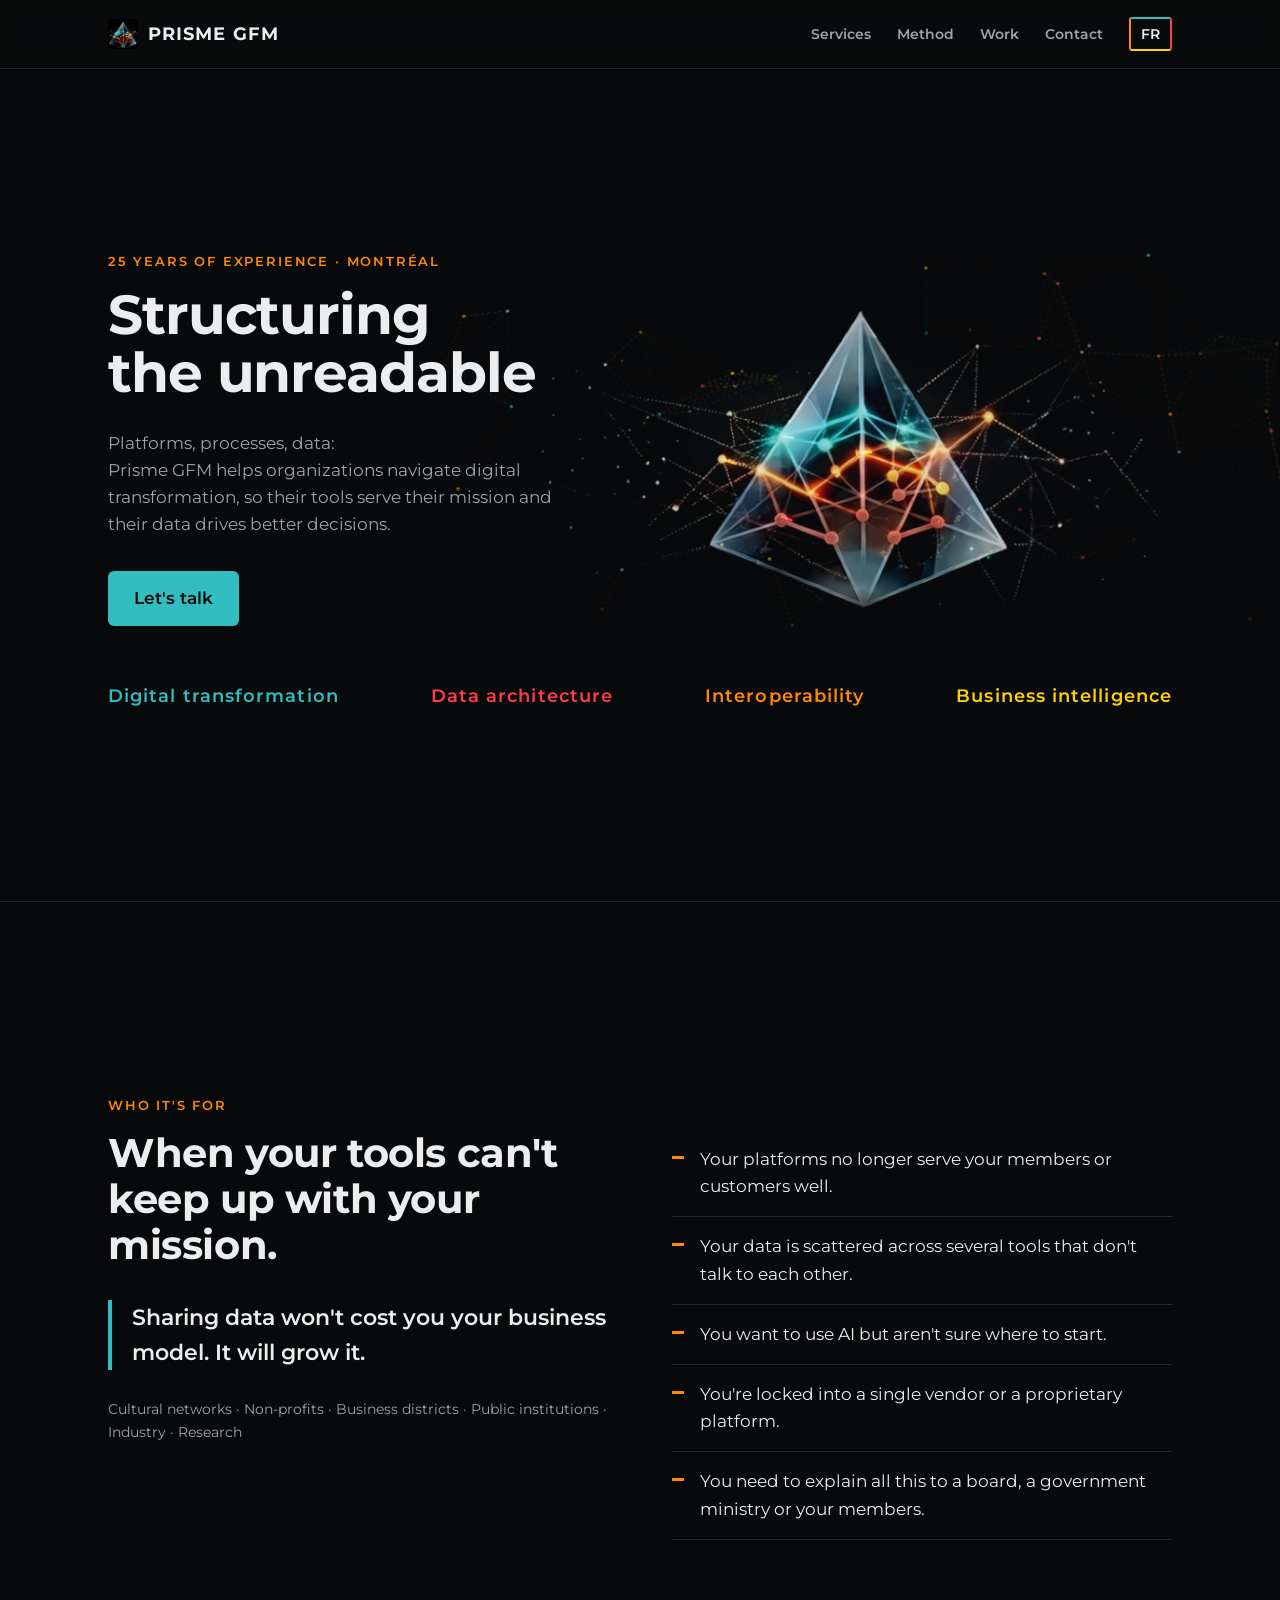
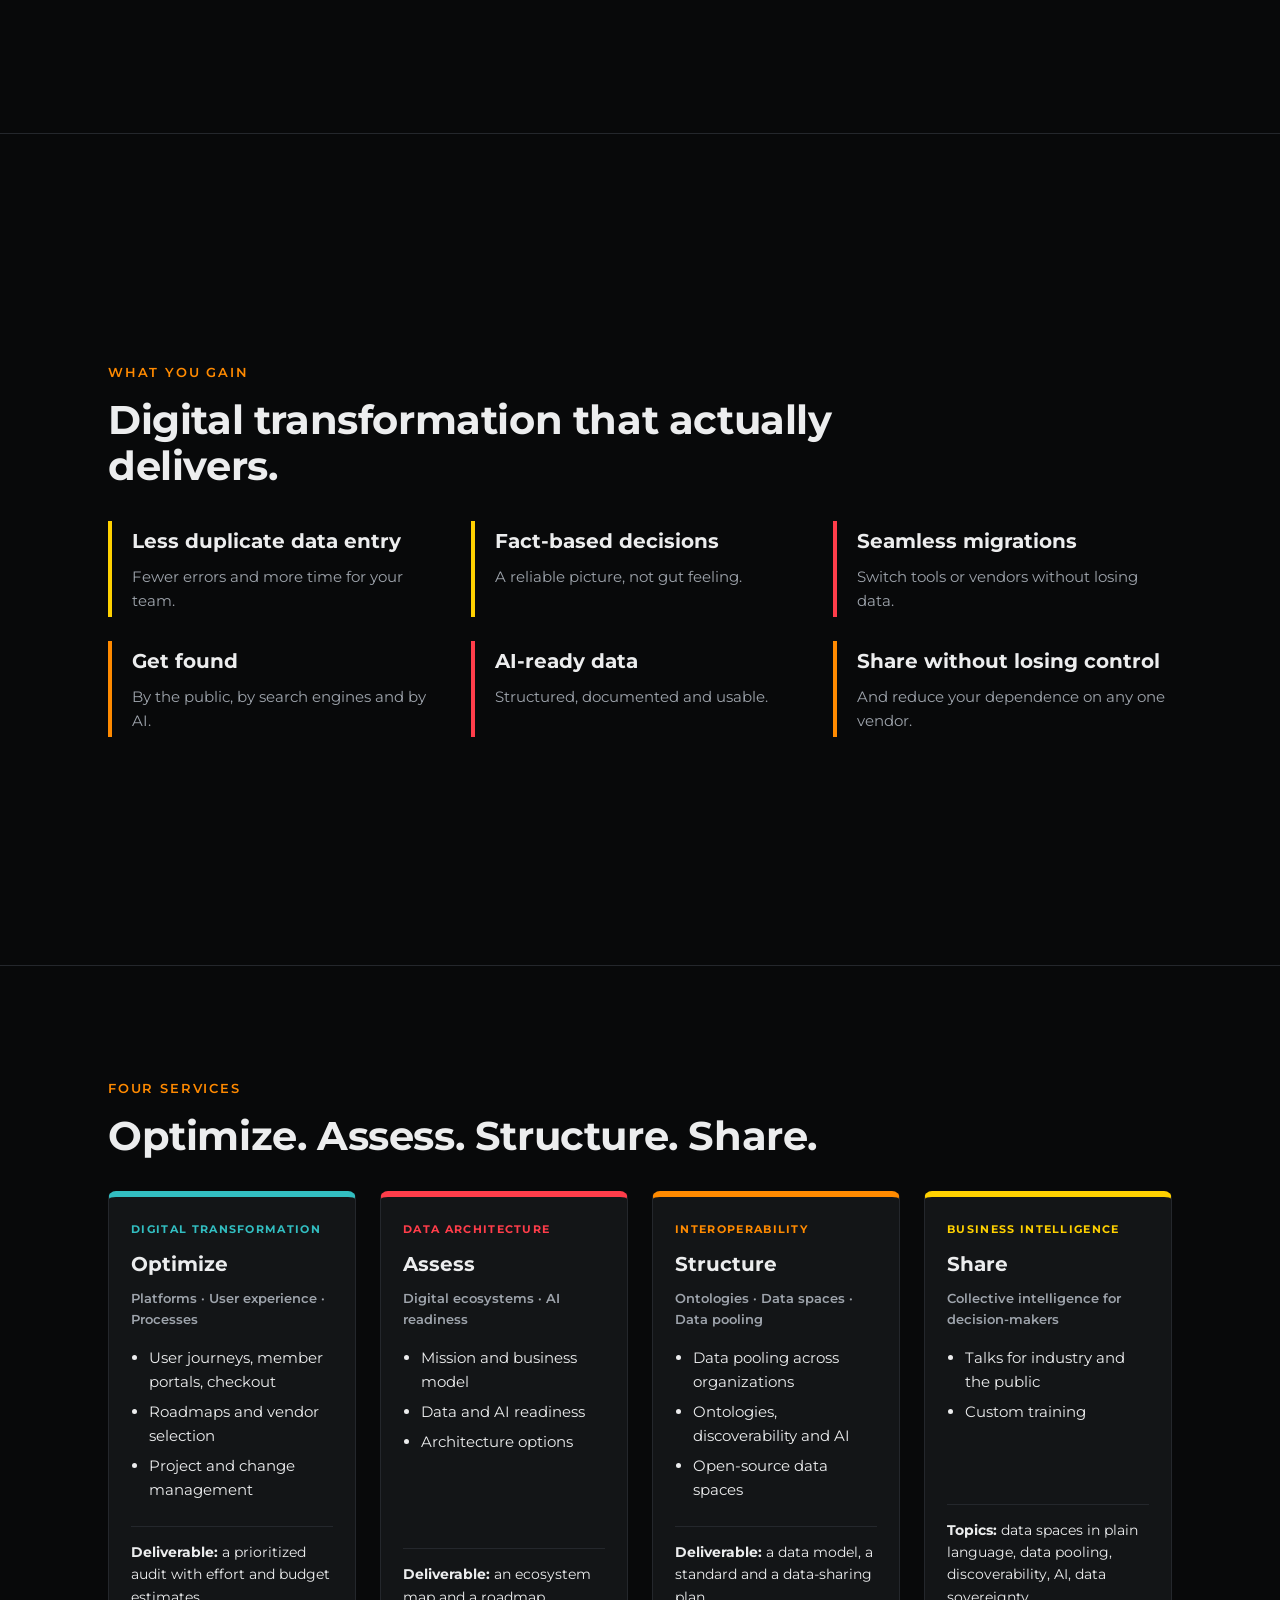
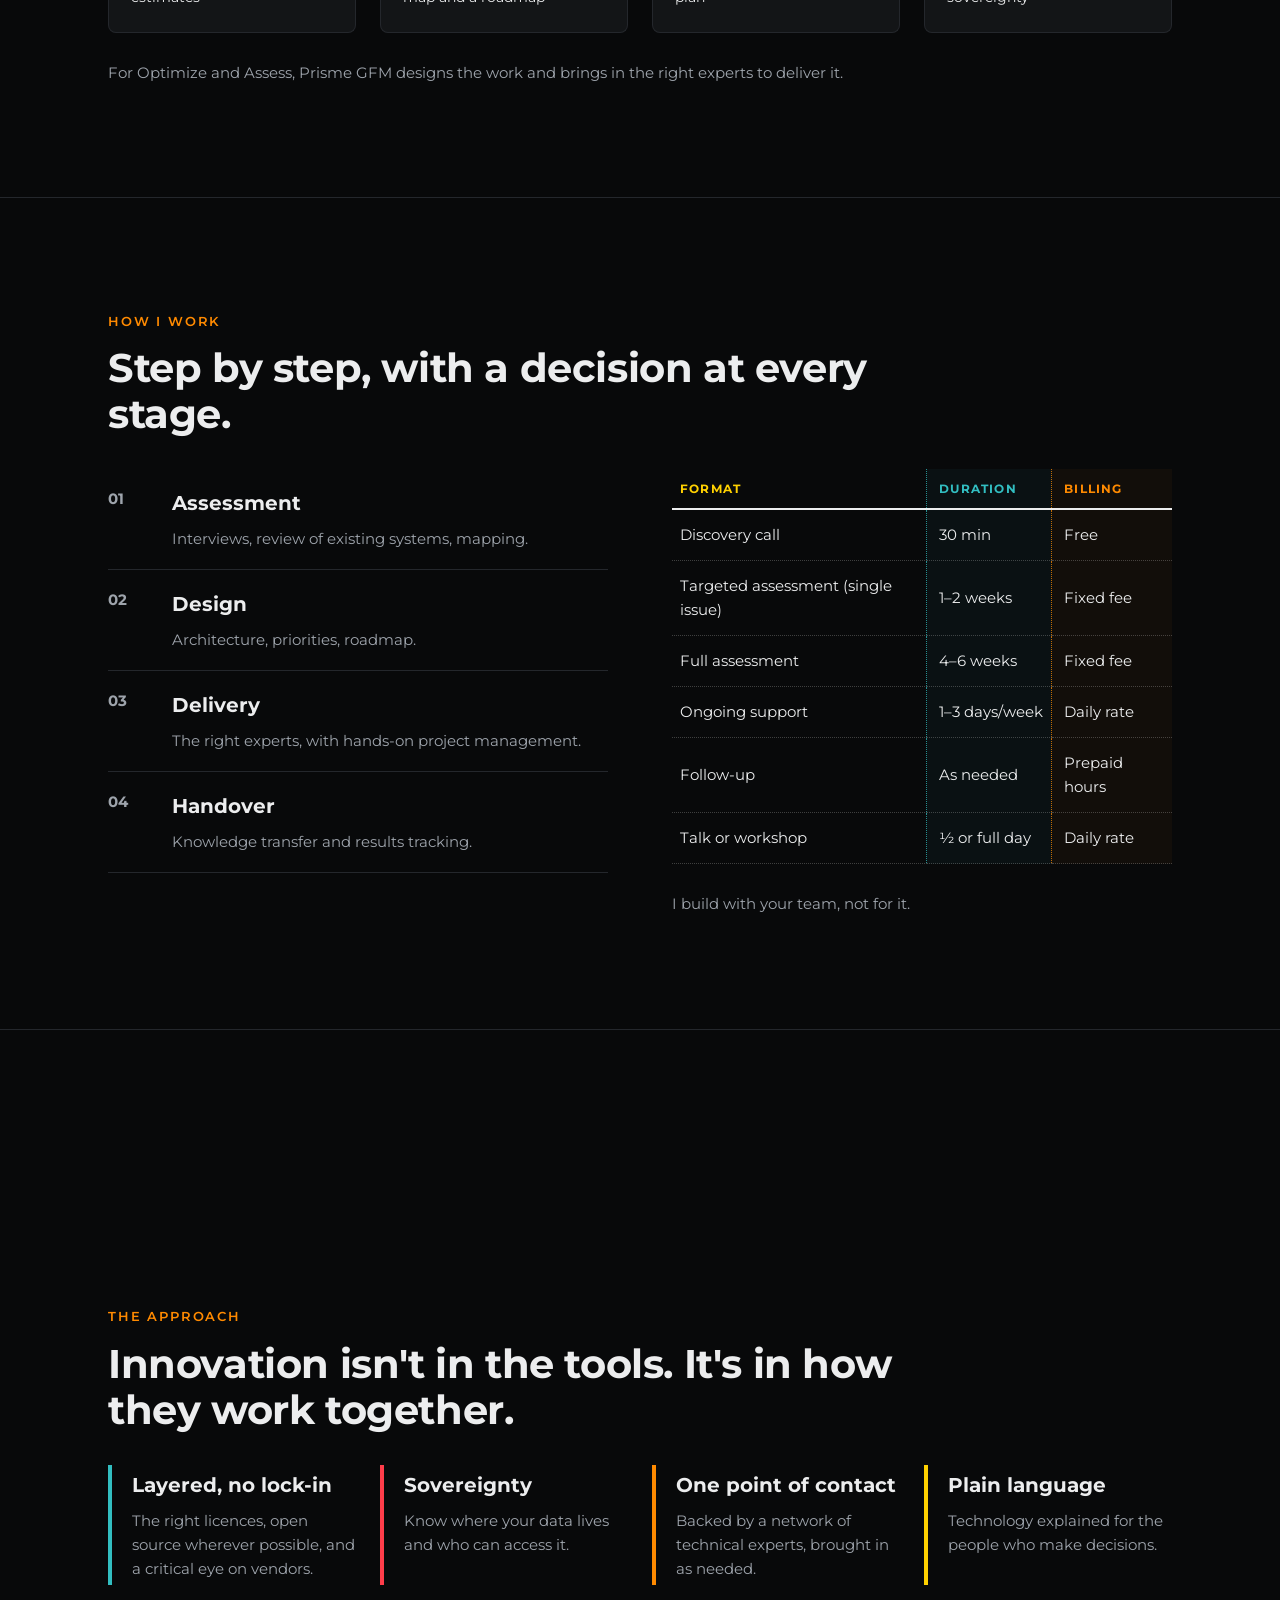
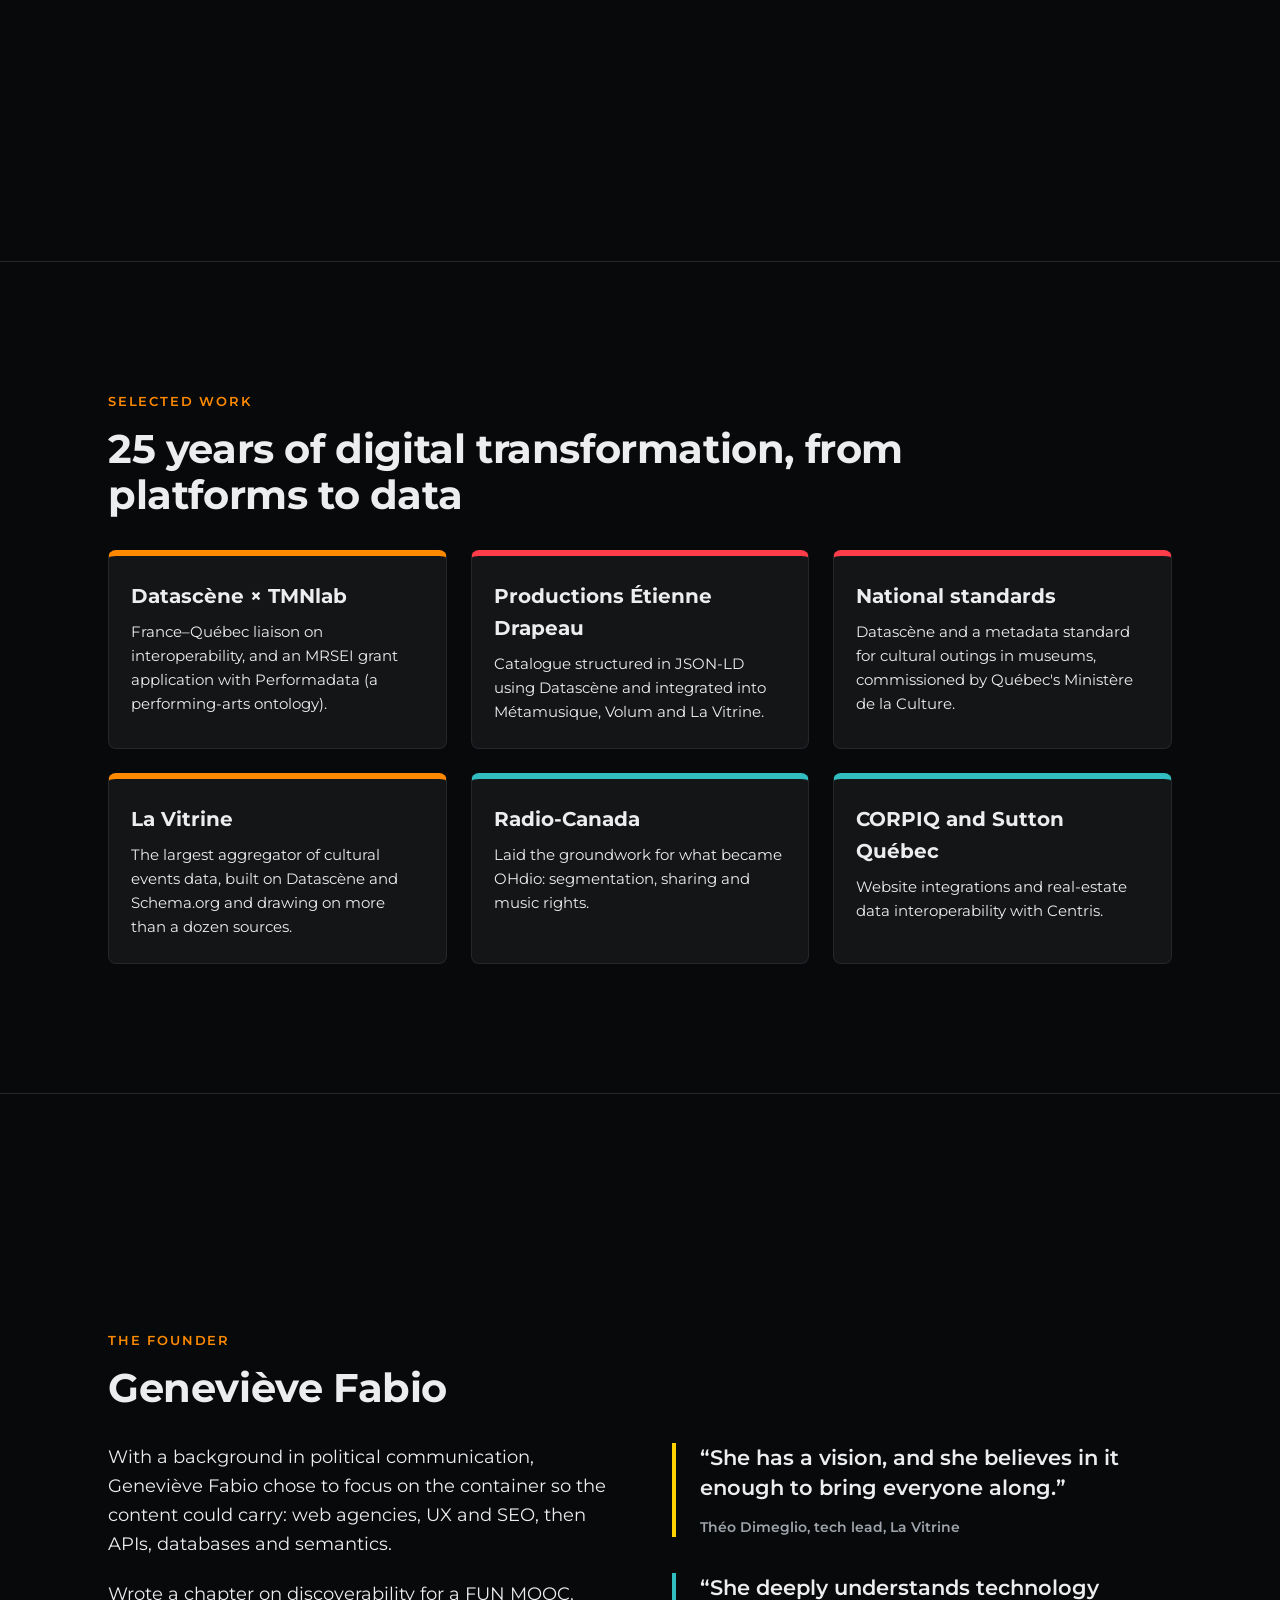
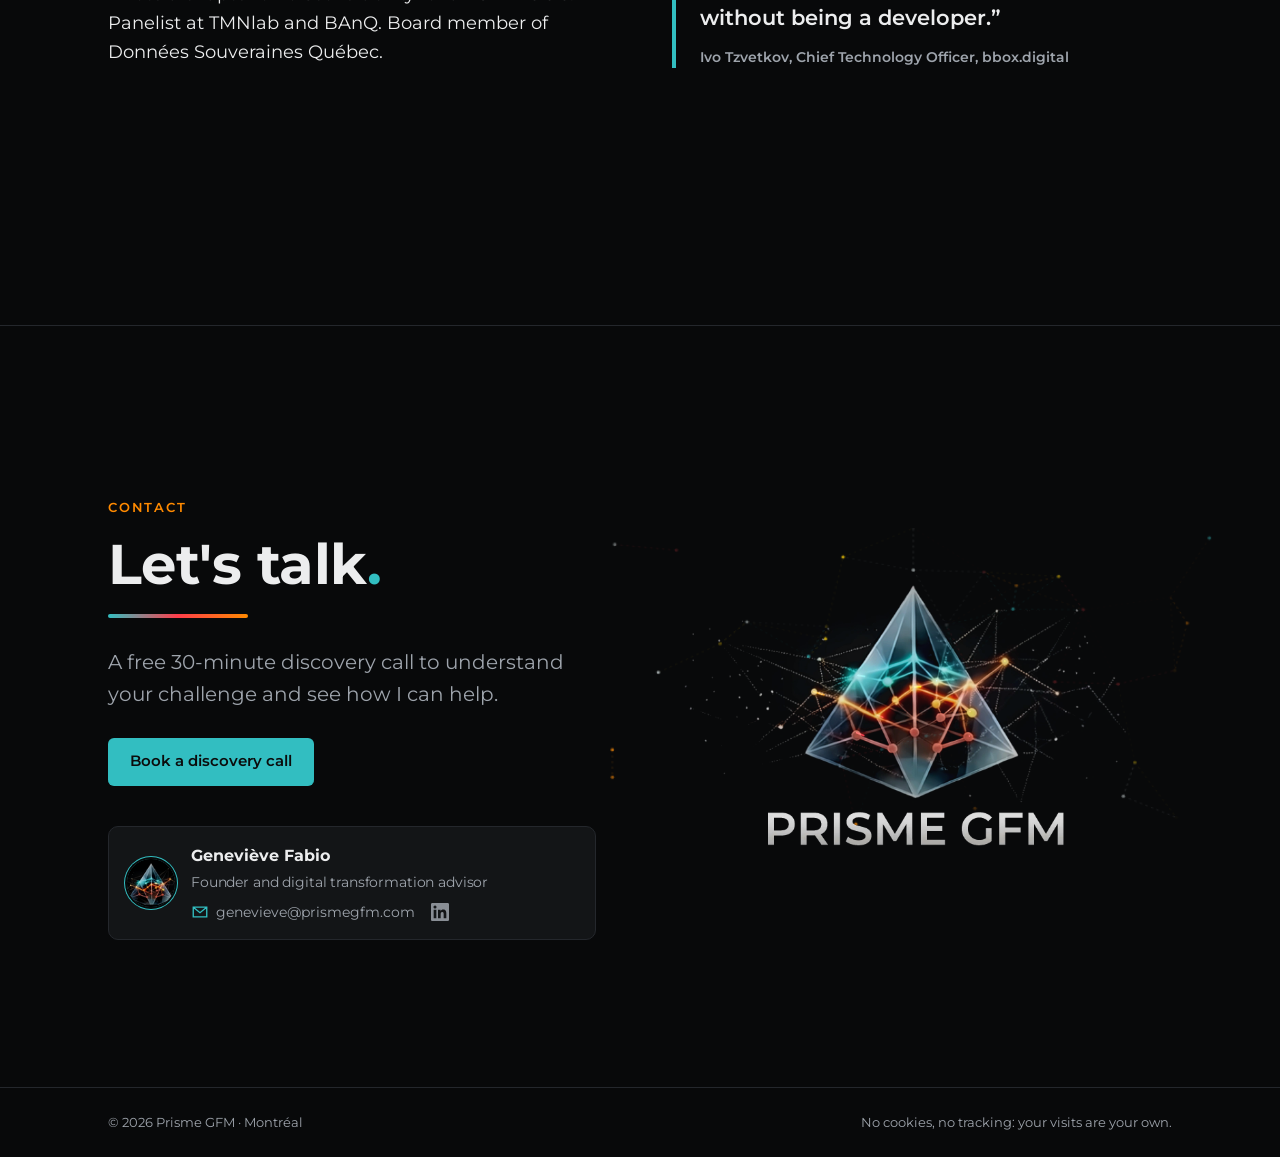
==== en/index.html @ a75b1f72 "Mise en ligne du site" ====
<!DOCTYPE html>
<html lang="en">
<head>
<meta charset="utf-8">
<meta name="viewport" content="width=device-width, initial-scale=1">
<title>Prisme GFM — Structuring the unreadable</title>
<meta name="description" content="Where complexity becomes clear. Prisme GFM helps organizations navigate digital transformation: platforms, user journeys, processes and data. 25 years of experience, based in Montréal.">
<link rel="canonical" href="https://prismegfm.com/en/">
<link rel="alternate" hreflang="fr" href="https://prismegfm.com/">
<link rel="alternate" hreflang="en" href="https://prismegfm.com/en/">
<link rel="alternate" hreflang="x-default" href="https://prismegfm.com/">
<meta name="author" content="Geneviève Fabio">
<meta name="theme-color" content="#08090A">
<link rel="icon" type="image/png" sizes="32x32" href="../assets/favicon-32.png">
<link rel="apple-touch-icon" href="../assets/apple-touch-icon.png">

<!-- Open Graph (LinkedIn, Facebook, Slack, Teams, iMessage…) -->
<meta property="og:type" content="website">
<meta property="og:site_name" content="Prisme GFM">
<meta property="og:url" content="https://prismegfm.com/en/">
<meta property="og:title" content="Prisme GFM — Structuring the unreadable">
<meta property="og:description" content="Where complexity becomes clear. Prisme GFM helps organizations navigate digital transformation: platforms, user journeys, processes and data. 25 years of experience, based in Montréal.">
<meta property="og:locale" content="en_CA">
<meta property="og:locale:alternate" content="fr_CA">
<meta property="og:image" content="https://prismegfm.com/assets/og-en.jpg">
<meta property="og:image:width" content="1200">
<meta property="og:image:height" content="630">
<meta property="og:image:alt" content="Prisme GFM logo: a prism crossed by connected data">
<!-- Cartes X / Twitter -->
<meta name="twitter:card" content="summary_large_image">
<meta name="twitter:title" content="Prisme GFM — Structuring the unreadable">
<meta name="twitter:description" content="Where complexity becomes clear. Prisme GFM helps organizations navigate digital transformation: platforms, user journeys, processes and data. 25 years of experience, based in Montréal.">
<meta name="twitter:image" content="https://prismegfm.com/assets/og-en.jpg">

<link rel="preload" href="../assets/fonts/montserrat-latin-700-normal.woff2" as="font" type="font/woff2" crossorigin>
<link rel="stylesheet" href="../assets/style.css">
<script type="application/ld+json">{"@context": "https://schema.org", "@graph": [{"@type": "ProfessionalService", "@id": "https://prismegfm.com/#org", "name": "Prisme GFM", "url": "https://prismegfm.com/en/", "inLanguage": "en-CA", "slogan": "Structuring the unreadable", "description": "Where complexity becomes clear. Prisme GFM helps organizations navigate digital transformation: platforms, user journeys, processes and data. 25 years of experience, based in Montréal.", "logo": "https://prismegfm.com/assets/logo.jpg", "image": "https://prismegfm.com/assets/og-en.jpg", "email": "genevieve@prismegfm.com", "address": {"@type": "PostalAddress", "addressLocality": "Montréal", "addressRegion": "QC", "addressCountry": "CA"}, "areaServed": [{"@type": "AdministrativeArea", "name": "Québec"}, {"@type": "Country", "name": "Canada"}, {"@type": "Country", "name": "France"}], "knowsAbout": ["Digital transformation", "Data architecture", "Interoperability", "Business intelligence", "Data spaces", "Schema.org", "Ontologies", "Discoverability", "Open source"], "founder": {"@id": "https://prismegfm.com/#genevieve"}, "hasOfferCatalog": {"@type": "OfferCatalog", "name": "Four services", "itemListElement": [{"@type": "Offer", "itemOffered": {"@type": "Service", "name": "Optimize", "description": "Platforms · User experience · Processes"}}, {"@type": "Offer", "itemOffered": {"@type": "Service", "name": "Assess", "description": "Digital ecosystems · AI readiness"}}, {"@type": "Offer", "itemOffered": {"@type": "Service", "name": "Structure", "description": "Ontologies · Data spaces · Data pooling"}}, {"@type": "Offer", "itemOffered": {"@type": "Service", "name": "Share", "description": "Collective intelligence for decision-makers"}}]}}, {"@type": "Person", "@id": "https://prismegfm.com/#genevieve", "name": "Geneviève Fabio", "jobTitle": "Founder and digital transformation advisor", "worksFor": {"@id": "https://prismegfm.com/#org"}, "email": "genevieve@prismegfm.com", "sameAs": ["https://www.linkedin.com/in/genevieve-fabio"]}]}</script>
<script src="../assets/hero.js" defer></script>
<script src="../assets/site.js" defer></script>
</head>
<body>
<header><div class="wrap">
<a class="brand" href="#top"><img src="../assets/mark.png" alt="" width="30" height="30"> PRISME GFM</a>
<button class="burger" type="button" aria-label="Menu" aria-expanded="false" aria-controls="menu"><span></span><span></span><span></span></button>
<nav id="menu"><a href="#offres">Services</a><a href="#methode">Method</a><a href="#realisations">Work</a><a href="#contact">Contact</a><a class="lang" href="../" hreflang="fr" lang="fr">FR</a></nav>
</div></header>

<main id="top">
<section class="hero"><div class="wrap">
<div>
<p class="kicker">25 years of experience · Montréal</p>
<h1>Structuring<br>the unreadable</h1>
<p class="lead">Platforms, processes, data:<br>Prisme GFM helps organizations navigate digital transformation, so their tools serve their mission and their data drives better decisions.</p>
<a class="btn" href="#contact">Let's talk</a>
</div>
<div class="prism-col">
<div class="logo-stage prism-only" data-h="375"><picture><source srcset="../assets/prism.webp" type="image/webp"><img src="../assets/prism.jpg" alt="Prisme GFM logo" width="750" height="375" fetchpriority="high"></picture></div>
</div>
<ul class="words"><li class="b">Digital transformation</li><li class="r">Data architecture</li><li class="o">Interoperability</li><li class="j">Business intelligence</li></ul>
</div></section>

<section id="pourqui"><div class="wrap">
<p class="kicker">Who it's for</p>
<div class="split">
<div><h2>When your tools can't keep up with your mission.</h2><p class="statement">Sharing data won't cost you your business model. It will grow it.</p><p class="who">Cultural networks · Non-profits · Business districts · Public institutions · Industry · Research</p></div>
<ul class="signs"><li>Your platforms no longer serve your members or customers well.</li><li>Your data is scattered across several tools that don't talk to each other.</li><li>You want to use AI but aren't sure where to start.</li><li>You're locked into a single vendor or a proprietary platform.</li><li>You need to explain all this to a board, a government ministry or your members.</li></ul>
</div></div></section>

<section id="benefices"><div class="wrap">
<p class="kicker">What you gain</p>
<h2>Digital transformation that actually delivers.</h2>
<div class="grid g3"><div class="tile j"><h3>Less duplicate data entry</h3><p>Fewer errors and more time for your team.</p></div><div class="tile j"><h3>Fact-based decisions</h3><p>A reliable picture, not gut feeling.</p></div><div class="tile r"><h3>Seamless migrations</h3><p>Switch tools or vendors without losing data.</p></div><div class="tile o"><h3>Get found</h3><p>By the public, by search engines and by AI.</p></div><div class="tile r"><h3>AI-ready data</h3><p>Structured, documented and usable.</p></div><div class="tile o"><h3>Share without losing control</h3><p>And reduce your dependence on any one vendor.</p></div></div>
</div></section>

<section id="offres"><div class="wrap">
<p class="kicker">Four services</p>
<h2>Optimize. Assess. Structure. Share.</h2>
<div class="grid g4"><div class="card b"><p class="pil">Digital transformation</p><h3>Optimize</h3><p class="sub">Platforms · User experience · Processes</p><ul><li>User journeys, member portals, checkout</li><li>Roadmaps and vendor selection</li><li>Project and change management</li></ul><p class="liv"><b>Deliverable:</b> a prioritized audit with effort and budget estimates</p></div><div class="card r"><p class="pil">Data architecture</p><h3>Assess</h3><p class="sub">Digital ecosystems · AI readiness</p><ul><li>Mission and business model</li><li>Data and AI readiness</li><li>Architecture options</li></ul><p class="liv"><b>Deliverable:</b> an ecosystem map and a roadmap</p></div><div class="card o"><p class="pil">Interoperability</p><h3>Structure</h3><p class="sub">Ontologies · Data spaces · Data pooling</p><ul><li>Data pooling across organizations</li><li>Ontologies, discoverability and AI</li><li>Open-source data spaces</li></ul><p class="liv"><b>Deliverable:</b> a data model, a standard and a data-sharing plan</p></div><div class="card j"><p class="pil">Business intelligence</p><h3>Share</h3><p class="sub">Collective intelligence for decision-makers</p><ul><li>Talks for industry and the public</li><li>Custom training</li></ul><p class="liv"><b>Topics:</b> data spaces in plain language, data pooling, discoverability, AI, data sovereignty</p></div></div>
<p class="note">For Optimize and Assess, Prisme GFM designs the work and brings in the right experts to deliver it.</p>
</div></section>

<section id="methode"><div class="wrap">
<p class="kicker">How I work</p>
<h2>Step by step, with a decision at every stage.</h2>
<div class="split">
<div><div class="phase j"><p class="num">01</p><div><h3>Assessment</h3><p>Interviews, review of existing systems, mapping.</p></div></div><div class="phase r"><p class="num">02</p><div><h3>Design</h3><p>Architecture, priorities, roadmap.</p></div></div><div class="phase b"><p class="num">03</p><div><h3>Delivery</h3><p>The right experts, with hands-on project management.</p></div></div><div class="phase o"><p class="num">04</p><div><h3>Handover</h3><p>Knowledge transfer and results tracking.</p></div></div></div>
<div><table><thead><tr><th>Format</th><th>Duration</th><th>Billing</th></tr></thead><tbody><tr><td>Discovery call</td><td>30&nbsp;min</td><td>Free</td></tr><tr><td>Targeted assessment (single issue)</td><td>1–2&nbsp;weeks</td><td>Fixed fee</td></tr><tr><td>Full assessment</td><td>4–6&nbsp;weeks</td><td>Fixed fee</td></tr><tr><td>Ongoing support</td><td>1–3&nbsp;days/week</td><td>Daily rate</td></tr><tr><td>Follow-up</td><td>As&nbsp;needed</td><td>Prepaid hours</td></tr><tr><td>Talk or workshop</td><td>½&nbsp;or&nbsp;full&nbsp;day</td><td>Daily rate</td></tr></tbody></table>
<p class="note">I build with your team, not for it.</p></div>
</div></div></section>

<section id="approche"><div class="wrap">
<p class="kicker">The approach</p>
<h2>Innovation isn't in the tools. It's in how they work together.</h2>
<div class="grid g4"><div class="tile b"><h3>Layered, no lock-in</h3><p>The right licences, open source wherever possible, and a critical eye on vendors.</p></div><div class="tile r"><h3>Sovereignty</h3><p>Know where your data lives and who can access it.</p></div><div class="tile o"><h3>One point of contact</h3><p>Backed by a network of technical experts, brought in as needed.</p></div><div class="tile j"><h3>Plain language</h3><p>Technology explained for the people who make decisions.</p></div></div>
</div></section>

<section id="realisations"><div class="wrap">
<p class="kicker">Selected work</p>
<h2>25 years of digital transformation, from platforms to data</h2>
<div class="grid g3"><div class="card o"><h3>Datascène × TMNlab</h3><p style="font-size:15px">France–Québec liaison on interoperability, and an MRSEI grant application with Performadata (a performing-arts ontology).</p></div><div class="card r"><h3>Productions Étienne Drapeau</h3><p style="font-size:15px">Catalogue structured in JSON-LD using Datascène and integrated into Métamusique, Volum and La Vitrine.</p></div><div class="card r"><h3>National standards</h3><p style="font-size:15px">Datascène and a metadata standard for cultural outings in museums, commissioned by Québec's Ministère de la Culture.</p></div><div class="card o"><h3>La Vitrine</h3><p style="font-size:15px">The largest aggregator of cultural events data, built on Datascène and Schema.org and drawing on more than a dozen sources.</p></div><div class="card b"><h3>Radio-Canada</h3><p style="font-size:15px">Laid the groundwork for what became OHdio: segmentation, sharing and music rights.</p></div><div class="card b"><h3>CORPIQ and Sutton Québec</h3><p style="font-size:15px">Website integrations and real-estate data interoperability with Centris.</p></div></div>
</div></section>

<section id="fondatrice"><div class="wrap">
<p class="kicker">The founder</p>
<h2>Geneviève Fabio</h2>
<div class="split">
<div><p class="bio">With a background in political communication, Geneviève Fabio chose to focus on the container so the content could carry: web agencies, UX and SEO, then APIs, databases and semantics.</p><p class="bio">Wrote a chapter on discoverability for a FUN MOOC. Panelist at TMNlab and BAnQ. Board member of Données Souveraines Québec.</p></div>
<div class="quotes"><blockquote>“She has a vision, and she believes in it enough to bring everyone along.”<cite>Théo Dimeglio, tech lead, La Vitrine</cite></blockquote>
<blockquote class="q2">“She deeply understands technology without being a developer.”<cite>Ivo Tzvetkov, Chief Technology Officer, bbox.digital</cite></blockquote></div>
</div></div></section>

<section id="contact" class="contact"><div class="wrap split">
<div>
<p class="kicker">Contact</p>
<h2 class="talk">Let's talk<span class="dot">.</span></h2>
<div class="spectrum" aria-hidden="true"></div>
<p class="lead">A free 30-minute discovery call to understand your challenge and see how I can help.</p>
<a class="btn" href="https://calendar.app.google/EaZ8aq1sveLhj51Y9" target="_blank" rel="noopener">Book a discovery call</a>
<div class="spacer" aria-hidden="true"></div>
<div class="me">
<img class="me-mark" src="../assets/mark.png" alt="" width="48" height="48">
<div>
<p class="me-name">Geneviève Fabio</p>
<p class="role"><span>Founder and</span> <span>digital transformation advisor</span></p>
<p class="reach"><a class="mail" href="mailto:genevieve@prismegfm.com"><svg viewBox="0 0 24 24" width="18" height="18" aria-hidden="true"><path fill="none" stroke="currentColor" stroke-width="1.8" d="M3 5.5h18v13H3z M3.5 6l8.5 7 8.5-7"/></svg><span>genevieve@prismegfm.com</span></a>
<a class="li" href="https://www.linkedin.com/in/genevieve-fabio" aria-label="Geneviève Fabio on LinkedIn" title="LinkedIn"><svg viewBox="0 0 24 24" width="18" height="18" aria-hidden="true"><path fill="currentColor" d="M20.45 20.45h-3.56v-5.57c0-1.33-.02-3.04-1.85-3.04-1.85 0-2.14 1.45-2.14 2.94v5.67H9.35V9h3.41v1.56h.05c.48-.9 1.64-1.85 3.37-1.85 3.6 0 4.27 2.37 4.27 5.46v6.28zM5.34 7.43a2.06 2.06 0 1 1 0-4.13 2.06 2.06 0 0 1 0 4.13zM7.12 20.45H3.56V9h3.56v11.45zM22.22 0H1.77C.79 0 0 .77 0 1.73v20.54C0 23.23.79 24 1.77 24h20.45c.98 0 1.78-.77 1.78-1.73V1.73C24 .77 23.2 0 22.22 0z"/></svg></a></p>
</div>
</div></div>
<div class="logo-stage"><img src="../assets/logo.webp" alt="" width="750" height="498" loading="lazy"></div>
</div>
<footer><div class="wrap"><span>© 2026 Prisme GFM · Montréal</span><span>No cookies, no tracking:<br class="m"> your visits are your own.</span></div></footer>
</section>
</main>

</body>
</html>
---- assets/style.css ----
@font-face{font-family:"Montserrat";src:url("fonts/montserrat-latin-400-normal.woff2") format("woff2");font-weight:400;font-display:swap}
@font-face{font-family:"Montserrat";src:url("fonts/montserrat-latin-600-normal.woff2") format("woff2");font-weight:600;font-display:swap}
@font-face{font-family:"Montserrat";src:url("fonts/montserrat-latin-700-normal.woff2") format("woff2");font-weight:700;font-display:swap}

:root{
  --bleu:#32BEC1; --rouge:#FF3D4A; --orange:#FF8A00; --jaune:#FFD100;
  --encre:#ECEDEE; --gris:#9EA4AC; --ligne:#24272C; --fond:#08090A; --carte:#131517;
}
*{box-sizing:border-box;margin:0;padding:0}
html{color-scheme:dark;scroll-padding-top:68px}

body{font-family:"Montserrat",Verdana,sans-serif;color:var(--encre);background:var(--fond);line-height:1.6;font-size:17px}
a{color:inherit}
.wrap{max-width:1120px;margin:0 auto;padding:0 28px}
section{min-height:calc(100vh - 68px);min-height:calc(100svh - 68px);display:flex;align-items:center;padding:56px 0;border-top:1px solid var(--ligne)}
section>.wrap{width:100%}
.kicker{font-size:13px;font-weight:600;letter-spacing:.14em;text-transform:uppercase;color:var(--orange);margin-bottom:14px}
h1{font-size:clamp(40px,6vw,72px);line-height:1.05;font-weight:700;letter-spacing:-.02em}
h2{font-size:clamp(28px,3.4vw,40px);line-height:1.15;font-weight:700;letter-spacing:-.01em;margin-bottom:32px;max-width:860px}
h3{font-size:20px;font-weight:700;margin-bottom:8px}
p.lead{font-size:20px;color:var(--gris);max-width:640px}

/* En-tête */
header{position:sticky;top:0;z-index:10;background:rgba(11,12,12,.9);backdrop-filter:blur(6px);border-bottom:1px solid var(--ligne)}
header .wrap{display:flex;align-items:center;justify-content:space-between;height:68px}
.brand{font-weight:700;font-size:18px;letter-spacing:.06em;text-decoration:none;display:flex;align-items:center;gap:10px}
.brand img{width:30px;height:30px;border-radius:4px}
.prism{display:inline-flex;gap:3px}
.prism i{display:block;width:6px;height:22px;border-radius:2px}
nav{display:flex;gap:26px;align-items:center;font-size:14px;font-weight:600}
nav a{text-decoration:none;color:var(--gris)}
nav a:hover{color:var(--encre)}
.lang{border:1.5px solid var(--encre);color:var(--encre);padding:4px 10px;border-radius:4px;font-size:14px;font-weight:600;text-decoration:none}



/* Couleurs par pilier */
.b{--c:var(--bleu)} .r{--c:var(--rouge)} .o{--c:var(--orange)} .j{--c:var(--jaune)}
.i1{background:var(--bleu)} .i2{background:var(--rouge)} .i3{background:var(--orange)} .i4{background:var(--jaune)}

/* Accueil */
.hero{border-top:0;padding:32px 0 40px;overflow:hidden}
.hero .wrap{display:grid;grid-template-columns:.9fr 1.1fr;gap:48px;align-items:center}
.hero h1{font-size:clamp(40px,5vw,62px)}
.hero .logo-stage{width:118%;margin-top:-6%}
@media(max-width:900px){.hero .logo-stage{width:100%;margin-left:auto}}
.prism-col{display:flex;flex-direction:column;align-items:center;min-width:0}
.hero .wrap>div{min-width:0}
.words{list-style:none;display:grid;grid-template-columns:repeat(2,auto);justify-content:center;gap:14px 44px;margin-top:-5%;position:relative;z-index:1}
.words li{display:flex;align-items:center;gap:8px;white-space:nowrap}
@media(max-width:900px){.hero .prism-col{order:-1}.words{gap:10px 20px}.words li{font-size:13px}}
.words li{font-weight:600;font-size:18px;letter-spacing:.06em;color:var(--c)}
@media(max-width:900px){.hero .wrap,.contact .split{grid-template-columns:1fr}.logo-stage{order:-1;max-width:520px;margin:0 auto}}
.logo-stage{position:relative;width:100%;aspect-ratio:750/498}
.logo-stage picture,.logo-stage img{display:block;width:100%;height:100%}
.logo-stage img{mix-blend-mode:screen}
.constellation{position:absolute;inset:-6% -10%;width:120%;height:112%;pointer-events:none;mix-blend-mode:screen;opacity:.8}
.logo-fx{position:absolute;inset:0;width:100%;height:100%;pointer-events:none;mix-blend-mode:screen}
.spark{opacity:0;animation:twinkle 4s ease-in-out infinite}
.signal{fill:none;stroke-width:2.4;stroke-linecap:round;stroke-dasharray:6 94;stroke-dashoffset:100;opacity:.95;filter:drop-shadow(0 0 4px currentColor);animation:flow 6.5s linear infinite}
@keyframes twinkle{0%,100%{opacity:0;transform:scale(.6)}45%{opacity:1;transform:scale(1.15)}60%{opacity:.85;transform:scale(1)}}
@keyframes flow{0%{stroke-dashoffset:100;opacity:0}8%{opacity:.95}85%{opacity:.95}100%{stroke-dashoffset:0;opacity:0}}
@keyframes breathe{0%,100%{filter:brightness(1)}50%{filter:brightness(1.12) saturate(1.1)}}
.paused *,.still *{animation-play-state:paused}
.still .spark{opacity:.7}
@media(prefers-reduced-motion:reduce){.logo-stage img{animation:none}.signal{display:none}}
.hero h1{margin-bottom:28px}
.hero .lead{margin-bottom:32px;font-size:17px;max-width:470px}
.axes{grid-column:1/-1;display:grid;grid-template-columns:repeat(4,1fr);gap:24px;margin-top:40px}
.axe{border-top:3px solid var(--c);padding-top:16px;font-weight:600;font-size:17px;line-height:1.3;text-align:center}
.axe .n{display:block;font-size:12px;letter-spacing:.14em;color:var(--c);margin-bottom:6px}
@media(max-width:700px){.axes{grid-template-columns:repeat(2,1fr);gap:28px 20px}}
.tags{display:flex;flex-wrap:wrap;gap:10px;margin:36px 0 44px}
.tag{font-size:14px;font-weight:600;padding:7px 14px;border-radius:999px;border:2px solid var(--c)}
.btn{display:inline-block;background:var(--bleu);color:#0B0C0C;text-decoration:none;font-weight:600;padding:14px 26px;border-radius:6px}
.btn:hover{background:#5fd3d5}

/* Pour qui */
.split{display:grid;grid-template-columns:1fr 1fr;gap:64px}
@media(max-width:820px){.split{grid-template-columns:1fr;gap:36px}}
.signs{list-style:none}
.signs li{padding:16px 0 16px 28px;border-bottom:1px solid var(--ligne);position:relative}
.signs li:before{content:"";position:absolute;left:0;top:26px;width:12px;height:3px;background:var(--orange)}
.statement{font-size:22px;font-weight:600;border-left:4px solid var(--bleu);padding-left:20px;margin-top:28px}
.who{margin-top:28px;font-size:14px;color:var(--gris)}

/* Grilles */
.grid{display:grid;gap:24px}
.g4{grid-template-columns:repeat(4,1fr)} .g3{grid-template-columns:repeat(3,1fr)} .g2{grid-template-columns:repeat(2,1fr)}
@media(max-width:980px){.g4{grid-template-columns:repeat(2,1fr)} .g3{grid-template-columns:repeat(2,1fr)}}
@media(max-width:620px){.g4,.g3,.g2{grid-template-columns:1fr}}
.card{background:var(--carte);border:1px solid var(--ligne);border-top:6px solid var(--c);border-radius:8px;padding:24px 22px;display:flex;flex-direction:column}
.card .sub{font-size:13px;font-weight:600;color:var(--gris);margin-bottom:16px}
.card ul{padding-left:18px;margin-bottom:18px}
.card li{margin-bottom:6px;font-size:15px}
.card .liv{margin-top:auto;font-size:14px;padding-top:14px;border-top:1px solid var(--ligne)}
.note{margin-top:28px;font-size:15px;color:var(--gris)}
.tile{border-left:4px solid var(--c);padding:4px 0 4px 20px}
.tile p{color:var(--gris);font-size:15px}

/* Méthode */
.phase{display:flex;gap:20px;padding:18px 0;border-bottom:1px solid var(--ligne)}
.num{font-size:28px;font-weight:700;color:var(--c);min-width:44px}
.phase p{color:var(--gris);font-size:15px}
table{width:100%;border-collapse:collapse;font-size:15px}
th{text-align:left;font-size:12px;letter-spacing:.1em;text-transform:uppercase;color:var(--gris);padding:10px 8px;border-bottom:2px solid var(--encre)}
td{padding:13px 8px;border-bottom:1px solid var(--ligne)}

/* Fondatrice */
.bio{font-size:18px;margin-bottom:22px}
blockquote{font-size:24px;font-weight:600;line-height:1.4;border-left:4px solid var(--jaune);padding-left:24px}
cite{display:block;font-style:normal;font-size:14px;color:var(--gris);margin-top:16px}

/* Contact */
.contact .split{align-items:center;grid-template-columns:1fr 1.05fr}
.contact .lead{margin-bottom:32px}
.contact .lines{margin-top:40px}
.contact .role{color:var(--gris);font-size:15px}
.reach{display:flex;align-items:center;gap:18px;margin-top:10px}
.contact a.li{border:0;color:var(--encre);display:inline-flex;opacity:.85}
.contact a.li:hover{color:var(--bleu);opacity:1}
.pil{font-size:11px;font-weight:700;letter-spacing:.12em;text-transform:uppercase;color:var(--c);margin-bottom:10px}
.contact .lines p{font-size:17px;margin-bottom:6px}
.contact .logo-stage{order:0}


.contact a{text-decoration:none;border-bottom:2px solid var(--bleu)}
footer{color:var(--gris);font-size:13px;padding:24px 0;border-top:1px solid var(--ligne)}
footer .wrap{display:flex;justify-content:space-between;flex-wrap:wrap;gap:12px}
@media(max-width:900px){.words{grid-template-columns:repeat(2,minmax(0,1fr));gap:10px 16px;width:100%}.words li{font-size:13px;white-space:normal;letter-spacing:.03em}}

@media(max-width:900px){.hero .logo-stage{width:100%;margin-top:0}}
@media(max-width:900px){.words{margin-top:14px;text-align:center}.words li{justify-content:center}}

/* Accueil : logo seul à droite, 4 axes sur toute la largeur (2 sous chaque colonne) */
.hero .logo-stage{width:116%;margin-top:0}
.hero .words{grid-column:1/-1;display:grid;grid-template-columns:repeat(4,1fr);gap:0 24px;margin-top:8px;width:100%}
.hero .words li{justify-content:center;text-align:center;font-size:18px}
@media(max-width:900px){.hero .logo-stage{width:100%}.hero .words{grid-template-columns:repeat(2,1fr);gap:12px 16px;order:0}.hero .words li{font-size:14px}}
@media(min-width:901px){.hero .words{display:flex;justify-content:space-between}}

.logo-stage.prism-only{aspect-ratio:750/375}
@media(min-width:901px){.hero .logo-stage.prism-only{width:128%;margin-left:-10%}}

/* Menu burger (mobile) */
.burger{display:none;background:none;border:0;padding:10px;margin-right:-10px;cursor:pointer;color:var(--encre)}
.burger span{display:block;width:24px;height:2px;background:currentColor;margin:5px 0;transition:transform .25s,opacity .25s}
.lang-m{display:none}
@media(max-width:820px){
 .burger{display:block}
 .brand{font-size:16px}
 nav{position:fixed;top:68px;left:0;right:0;bottom:0;background:#08090A;flex-direction:column;align-items:center;justify-content:center;gap:34px;font-size:22px;opacity:0;visibility:hidden;transition:opacity .25s,visibility .25s}
 nav a:not(.lang){display:block;color:var(--encre)}
 nav .lang{font-size:16px;padding:8px 18px}
 body.menu-open nav{opacity:1;visibility:visible}
 body.menu-open{overflow:hidden}
 body.menu-open .burger span:nth-child(1){transform:translateY(7px) rotate(45deg)}
 body.menu-open .burger span:nth-child(2){opacity:0}
 body.menu-open .burger span:nth-child(3){transform:translateY(-7px) rotate(-45deg)}
 /* Accueil mobile : centré, prisme plus grand, axes aérés */
 .hero .wrap>div{text-align:center}
 .hero .lead{margin-left:auto;margin-right:auto}
 .hero .logo-stage.prism-only{width:118%;max-width:none;margin:0 -9%}
 .hero .words{gap:22px 16px;margin-top:20px}
}
@media(max-width:820px){header{backdrop-filter:none;-webkit-backdrop-filter:none;background:#08090A}}

/* Dernier pli : contact + pied de page visibles ensemble */
.contact{flex-direction:column;justify-content:center;padding-bottom:0}
.contact>.wrap.split{flex:1;display:grid;align-content:center}
.contact footer{width:100%;margin-top:32px}
@media(max-width:900px){
 .contact .logo-stage{order:2;width:100%;max-width:none;margin:8px 0 0}
 .contact>.wrap.split{gap:8px}
 .contact .lines{margin-top:28px}
}
/* Accueil mobile : tout le premier écran visible */
@media(max-width:900px){
 .hero{padding:12px 0 32px}
 .hero .logo-stage.prism-only{width:100%;margin:0}
 .hero .wrap{gap:12px}
 .hero h1{margin-bottom:18px}
 .hero .lead{margin-bottom:24px;font-size:16px}
 .hero .words{display:flex;flex-direction:column;align-items:center;gap:10px;margin-top:28px}
 .hero .words li{font-size:16px}
}
@media(max-width:900px){
 .contact>.wrap.split{grid-template-columns:1fr}
 .contact .lead{font-size:16px;margin-bottom:24px}
 .contact h2{margin-bottom:16px}
 .contact .logo-stage{display:none}
 .contact footer .wrap{flex-direction:column;gap:4px}
}


/* Aucun débordement horizontal (le site ne doit jamais bouger de côté) */
html,body{overflow-x:hidden}
@supports(overflow:clip){html,body{overflow-x:clip}}
section{overflow-x:clip}
/* Bouton de langue : une couleur par côté, comme le prisme */
.lang{border-width:2px;border-style:solid;border-color:var(--bleu) var(--rouge) var(--jaune) var(--orange);border-radius:3px}
.lang:hover{background:rgba(255,255,255,.06)}

/* Témoignages */
.quotes{display:flex;flex-direction:column;gap:36px}
.quotes blockquote{font-size:21px}
.quotes blockquote.q2{border-left-color:var(--bleu)}
/* Contact : bouton plus discret, plus d'air, titre sur une ligne */
.contact .btn{padding:11px 22px;font-size:15px}
.contact .lead{margin-bottom:28px}
.contact .lines{margin-top:44px}
.contact .role{white-space:nowrap;font-size:min(15px,3.25vw);letter-spacing:-.01em}
@media(max-width:900px){.contact .lines{margin-top:36px}.contact .btn{padding:10px 20px;font-size:14px}}

/* Contact, version jazzée */
.talk{font-size:clamp(36px,5vw,56px);margin-bottom:18px}
.talk .dot{color:var(--bleu)}
.spectrum{width:140px;height:4px;border-radius:2px;margin-bottom:28px;
 background:linear-gradient(90deg,var(--bleu),var(--rouge),var(--orange),var(--jaune),var(--bleu));background-size:200% 100%;animation:spectre 6s linear infinite}
@keyframes spectre{to{background-position:-200% 0}}
.me{display:flex;align-items:center;gap:16px;margin-top:40px;padding:16px 18px;background:var(--carte);border:1px solid var(--ligne);border-radius:10px;max-width:520px}
.me-mark{width:48px;height:48px;border-radius:50%;flex:none;box-shadow:0 0 0 2px var(--fond),0 0 0 3px var(--bleu)}
.me>div{min-width:0}
.me-name{font-weight:700;font-size:16px;margin:0}
.contact .me .role{display:block;white-space:nowrap;font-size:min(14px,3.05vw);color:var(--gris);margin:2px 0 8px}
.contact .reach{display:flex;align-items:center;gap:16px;margin:0}
.contact .reach a{border:0;display:inline-flex;align-items:center;gap:7px;color:var(--gris);font-size:14px;text-decoration:none}
.contact .reach a:hover{color:var(--bleu)}
.contact .reach a.mail svg{color:var(--bleu)}
.contact .lines{display:none}
footer .wrap span:last-child{text-align:right}
@media(max-width:900px){.me{margin-top:32px;padding:14px}.talk{margin-bottom:14px}.spectrum{margin-bottom:22px}footer .wrap span:last-child{text-align:left}}
@media(prefers-reduced-motion:reduce){.spectrum{animation:none}}

.contact .split>div{min-width:0}
@media(max-width:900px){
 .contact .me .role{white-space:normal;font-size:13px;line-height:1.4}
 .contact .me .role span{display:block}
 .me{max-width:none}
}
@media(max-width:900px){.contact{padding-top:36px}.me{margin-top:28px}}
/* Mobile : contact équilibré, pied de page centré, tableau lisible */
@media(max-width:900px){
 .contact>.wrap.split{display:flex;flex-direction:column}
 .contact>.wrap.split>div:first-child{flex:1;display:flex;flex-direction:column}
 .contact .btn{display:block;text-align:center;width:100%;padding:13px 20px}
 .contact .me{margin-top:auto}
 .contact .btn{margin-bottom:28px}
 .contact footer .wrap{align-items:center;text-align:center}
 .contact footer .wrap span:last-child{text-align:center}
 table th:nth-child(2),table td:nth-child(2){white-space:nowrap;padding-right:14px}
 table td,table th{font-size:14px;padding-left:4px;padding-right:8px}
 table th:first-child,table td:first-child{padding-left:0}
}

.spacer{display:none}
@media(max-width:900px){
 .contact>.wrap.split>div:first-child{justify-content:center}
 .contact .me{margin-top:0}
 .contact .btn{margin-bottom:0}
 .spacer{display:block;flex:1;min-height:28px;max-height:96px}
 table th{font-size:11px;letter-spacing:.06em}
}

br.m{display:none}
@media(max-width:900px){br.m{display:inline}}
/* Tableau mobile : colonnes aérées, séparateurs pointillés fins comme les lignes du prisme */
@media(max-width:900px){
 #methode table{table-layout:fixed}
 #methode th:nth-child(1){width:37%} #methode th:nth-child(2){width:30%} #methode th:nth-child(3){width:33%}
 #methode td,#methode th{padding-top:14px;padding-bottom:14px;line-height:1.35;vertical-align:middle}
 #methode td:nth-child(2),#methode th:nth-child(2){padding-left:12px;border-left:.5px dotted rgba(50,190,193,.75)}
 #methode td:nth-child(3),#methode th:nth-child(3){padding-left:12px;border-left:.5px dotted rgba(255,138,0,.75)}
 #methode td{border-bottom:.5px dotted rgba(255,255,255,.22)}
 #methode td:nth-child(2){white-space:normal}
}
@media(max-width:900px){
 #methode table td,#methode table th{font-size:13.5px}
 #methode th{font-size:10.5px}
 #methode th:nth-child(1){width:39%} #methode th:nth-child(2){width:31%} #methode th:nth-child(3){width:30%}
 #methode td:nth-child(2){white-space:nowrap}
 #methode td:nth-child(1){padding-right:10px}
}
@media(max-width:900px){#methode th{letter-spacing:.02em;font-size:10.5px}#methode td:nth-child(2){padding-right:6px}}
@media(max-width:900px){#methode th:nth-child(3){letter-spacing:0;font-size:10px}#methode th:nth-child(3),#methode td:nth-child(3){padding-right:0}}
@media(max-width:390px){#methode td:nth-child(1){hyphens:auto;-webkit-hyphens:auto;overflow-wrap:anywhere}}
/* Tableau jazzé : bandes verticales très subtiles, titres de colonnes dans la couleur de leur pointillé */
#methode td:nth-child(2),#methode th:nth-child(2){padding-left:12px;border-left:.5px dotted rgba(50,190,193,.75);background:rgba(50,190,193,.045)}
#methode td:nth-child(3),#methode th:nth-child(3){padding-left:12px;border-left:.5px dotted rgba(255,138,0,.75);background:rgba(255,138,0,.04)}
#methode td{border-bottom:.5px dotted rgba(255,255,255,.22)}
#methode th:nth-child(1){color:var(--jaune)}
#methode th:nth-child(2){color:var(--bleu)}
#methode th:nth-child(3){color:var(--orange)}
@media(max-width:900px){#methode table th{font-size:10.5px;letter-spacing:.03em}#methode table th:nth-child(3){letter-spacing:0}}
@media(max-width:900px){#methode table th:nth-child(3){font-size:10.5px}}
html[lang="en"] .hero h1{font-size:clamp(38px,4.3vw,56px)}
@media(max-width:390px){#methode table td:nth-child(2){font-size:12.5px;padding-left:9px}}
#methode td:nth-child(2){white-space:nowrap}
@media(max-width:370px){#methode table td:nth-child(2){font-size:11.5px;padding-left:7px;padding-right:4px}}
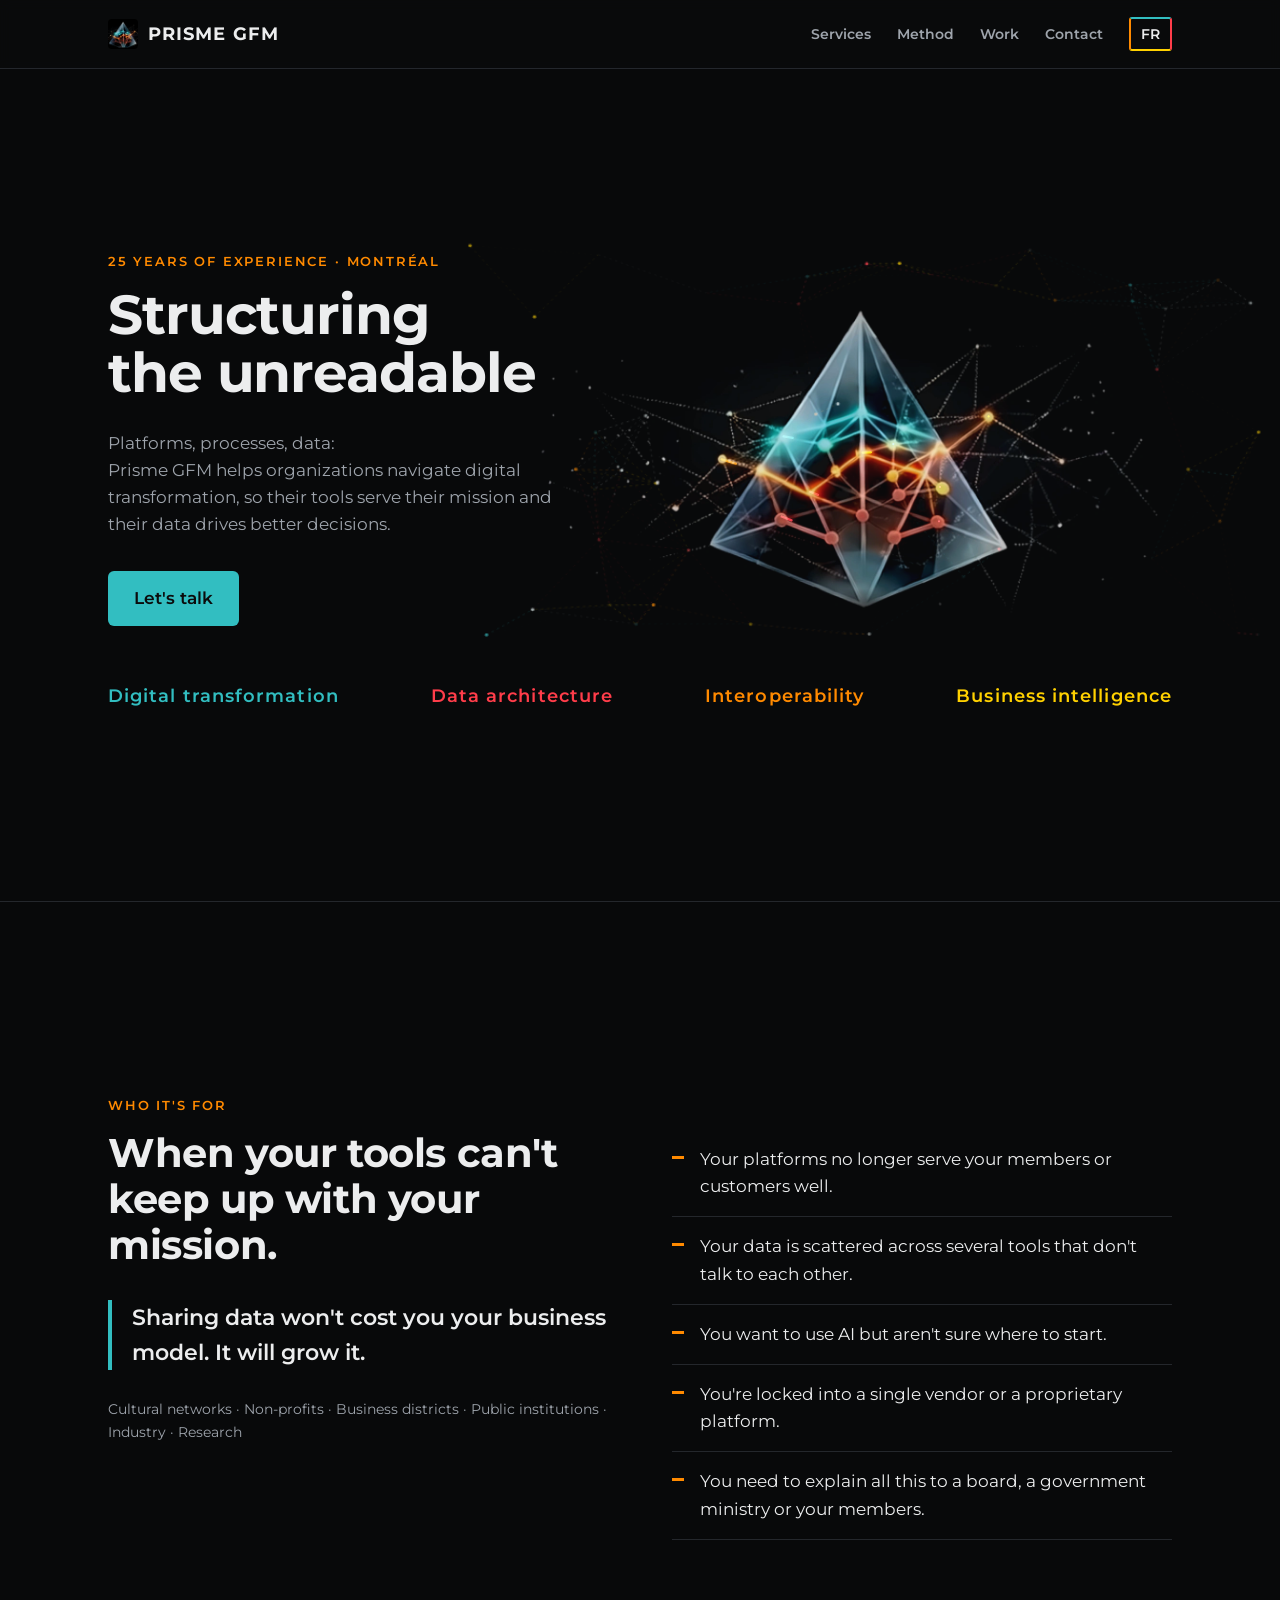
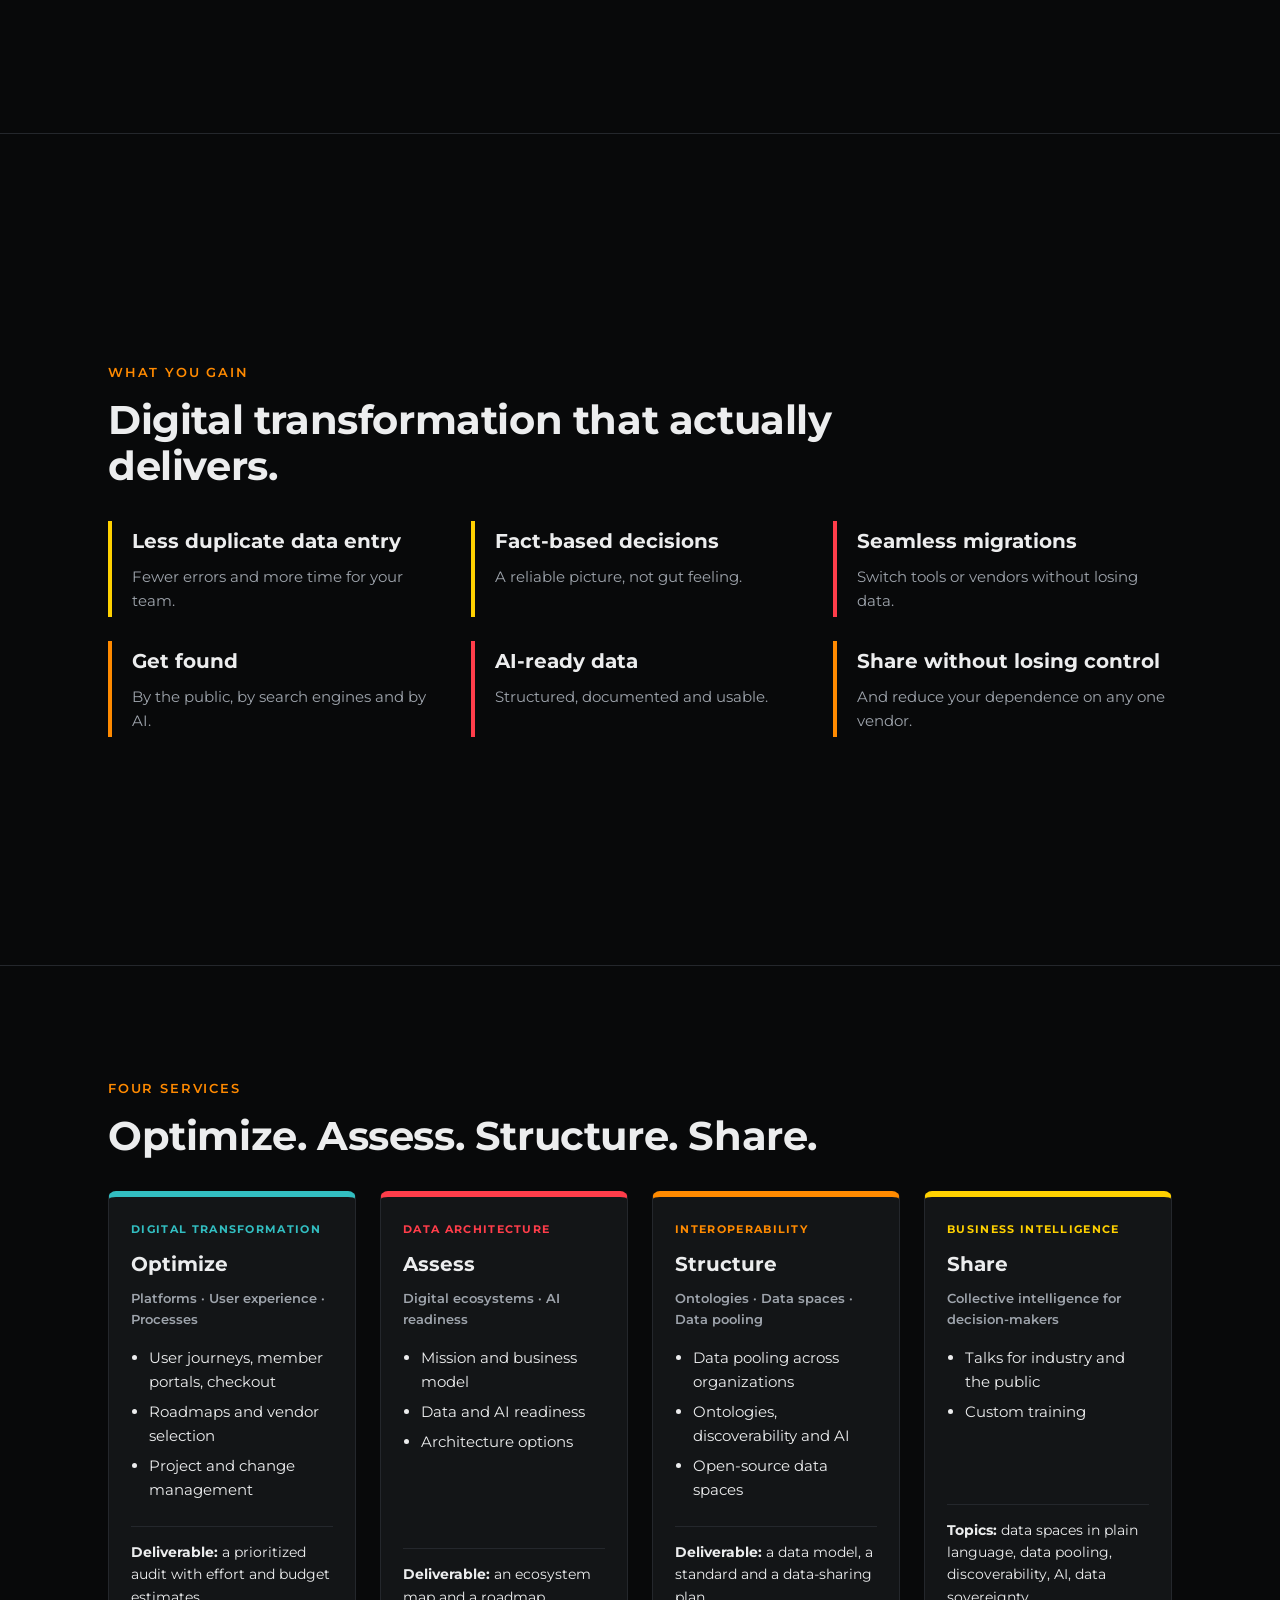
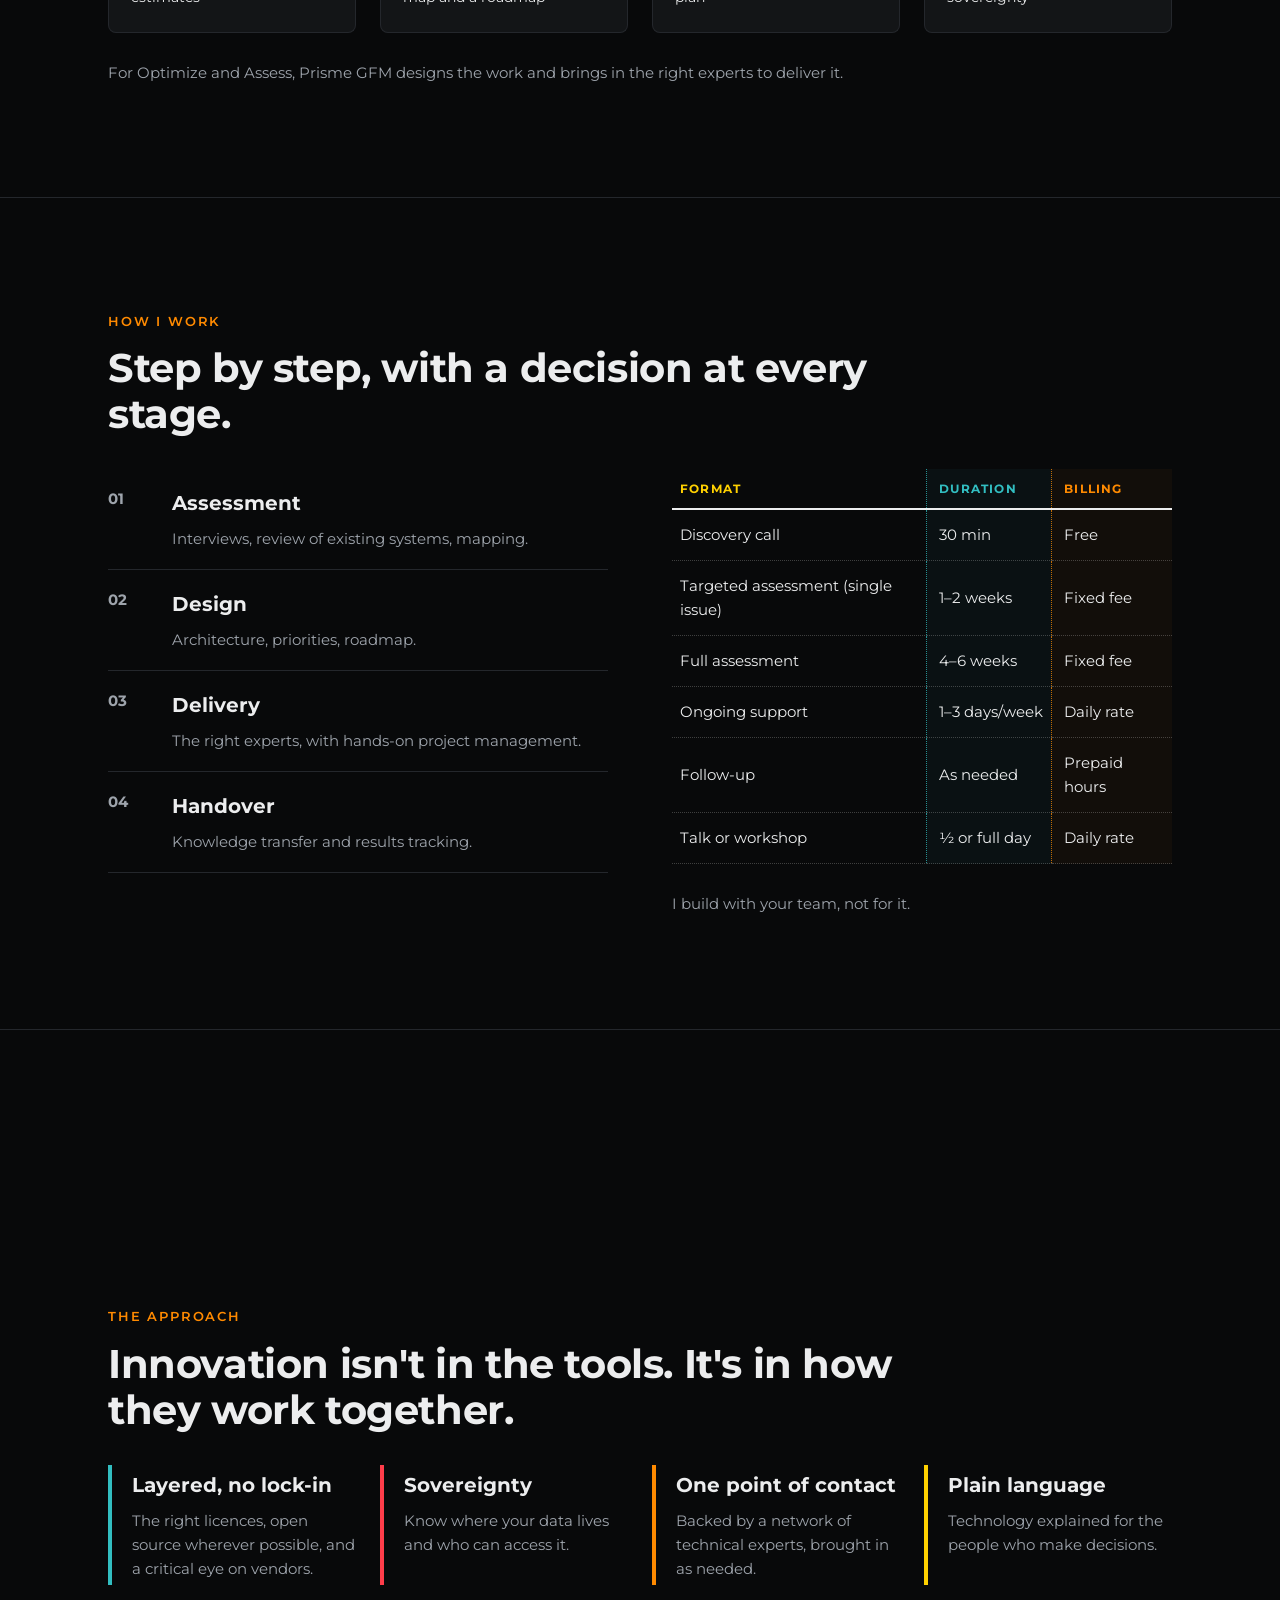
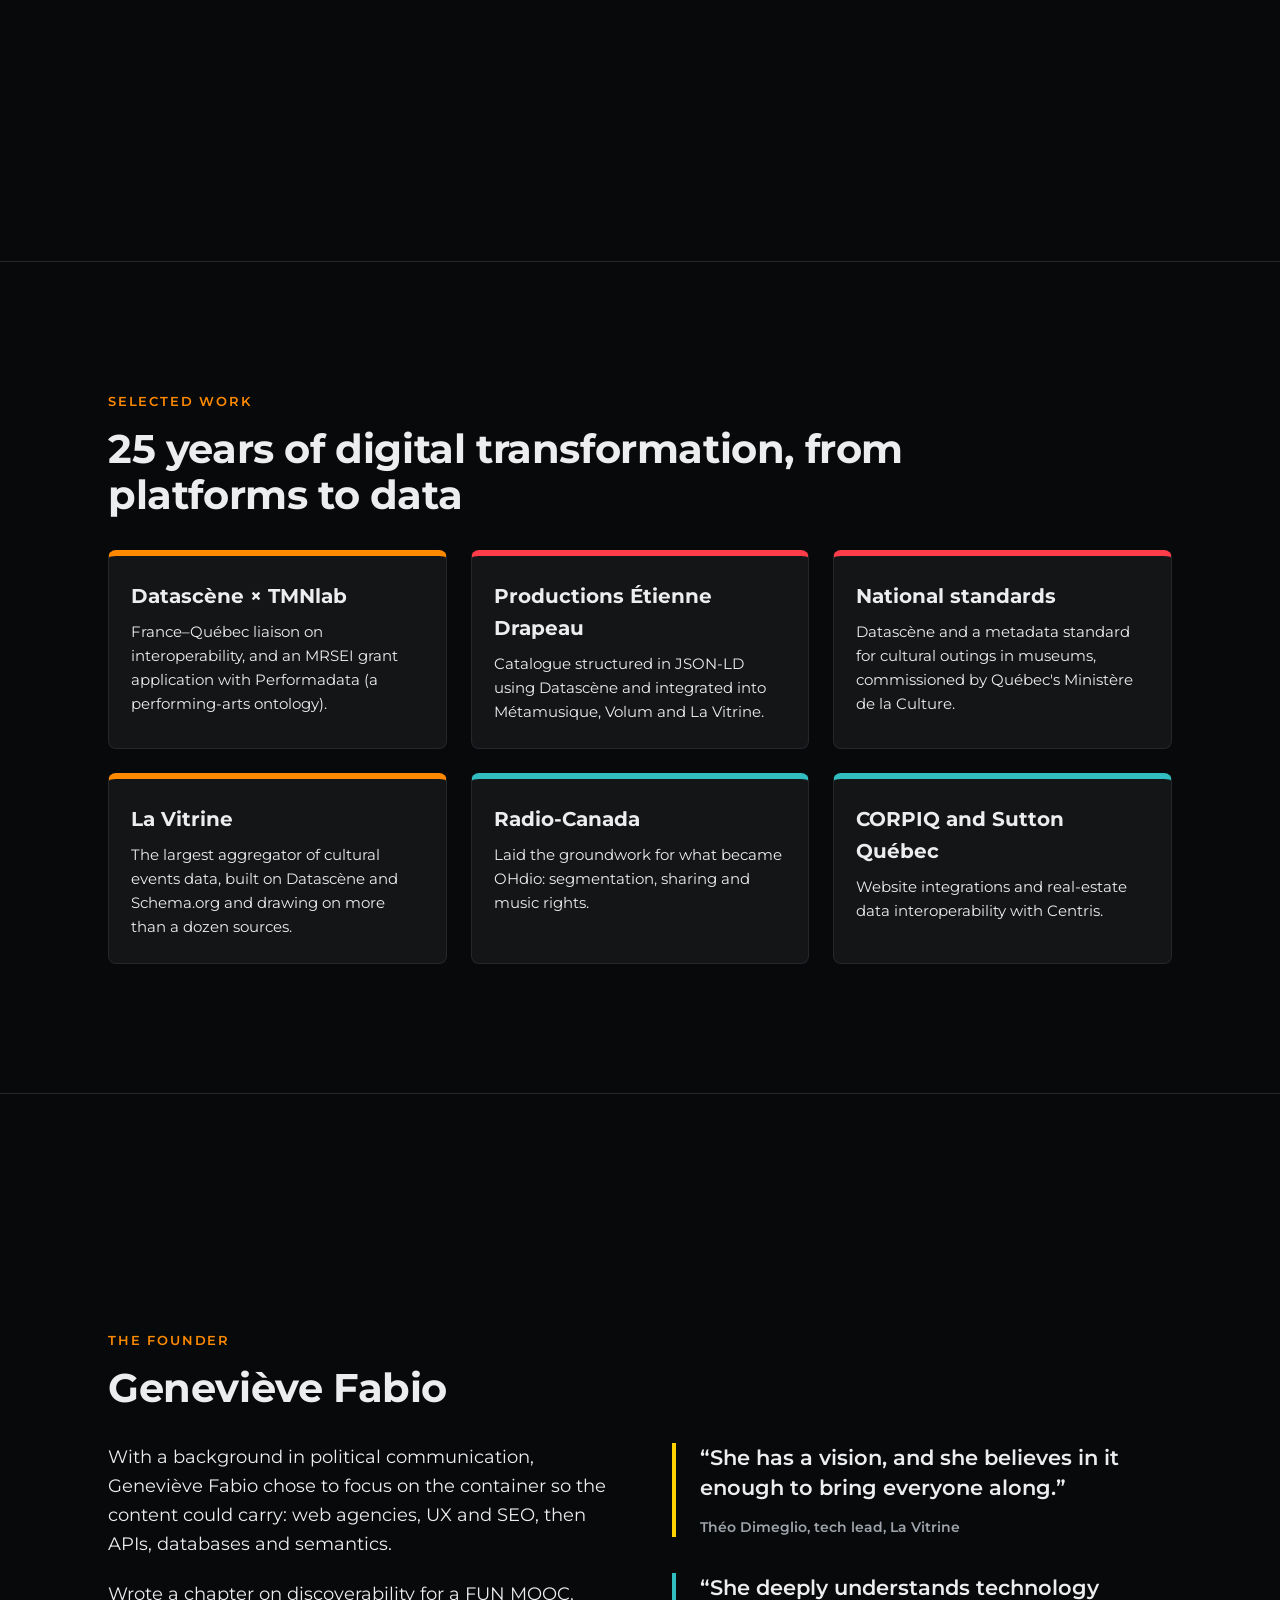
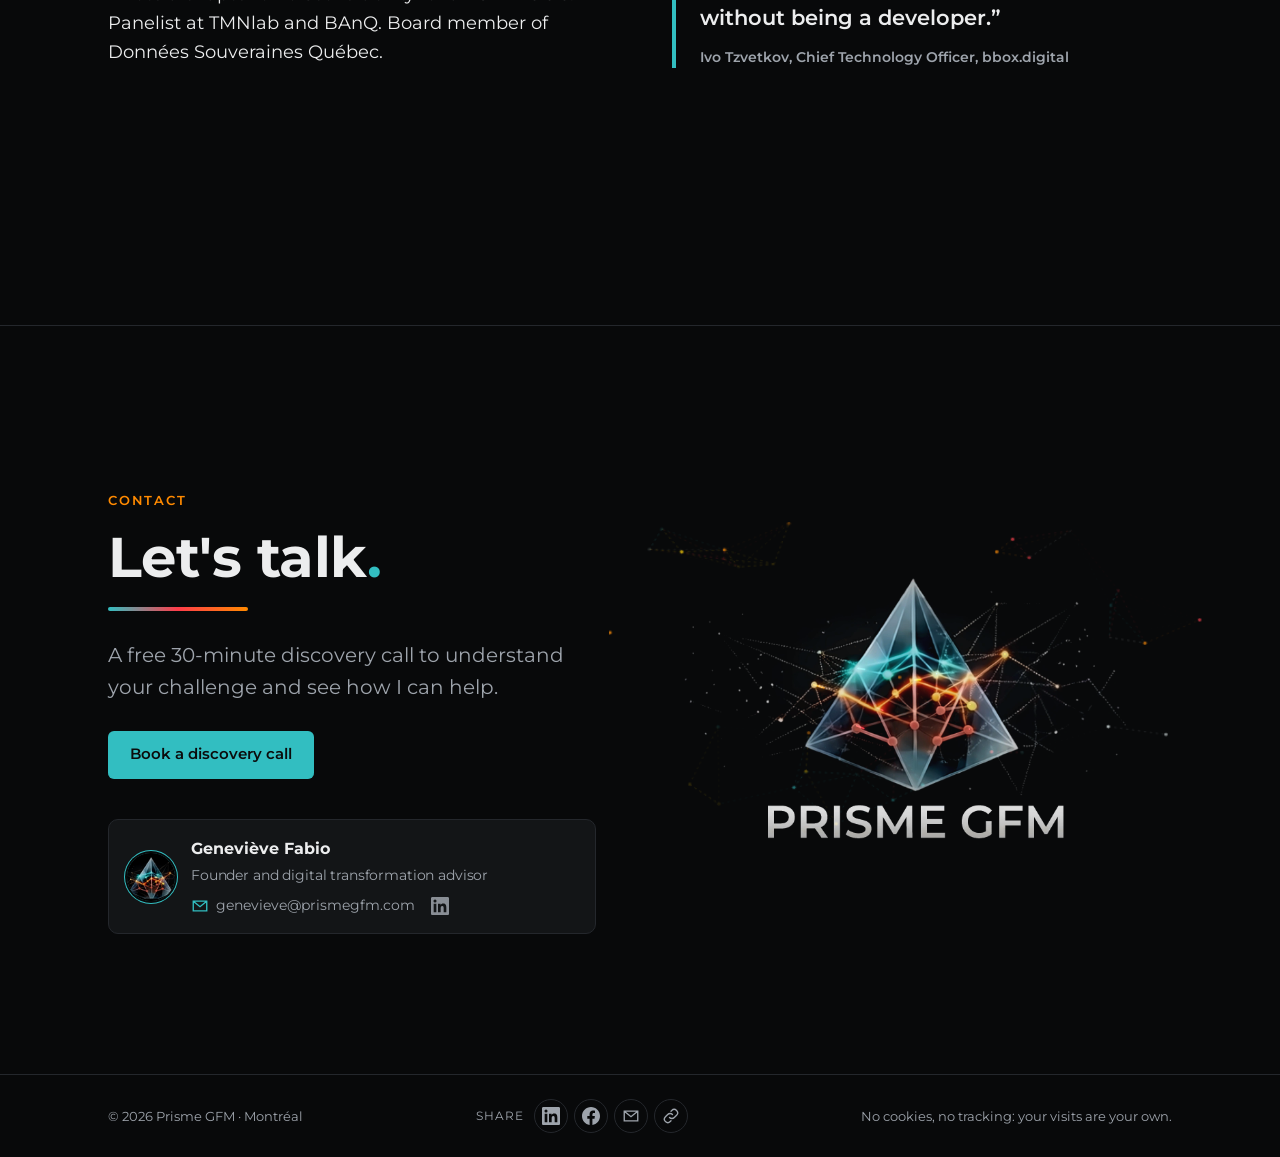
==== commit abc4e00b: "mage de partage, boutons de partage, mobile" ====
--- a/en/index.html
+++ b/en/index.html
@@ -34,7 +34,7 @@
 
 <link rel="preload" href="../assets/fonts/montserrat-latin-700-normal.woff2" as="font" type="font/woff2" crossorigin>
 <link rel="stylesheet" href="../assets/style.css">
-<script type="application/ld+json">{"@context": "https://schema.org", "@graph": [{"@type": "ProfessionalService", "@id": "https://prismegfm.com/#org", "name": "Prisme GFM", "url": "https://prismegfm.com/en/", "inLanguage": "en-CA", "slogan": "Structuring the unreadable", "description": "Where complexity becomes clear. Prisme GFM helps organizations navigate digital transformation: platforms, user journeys, processes and data. 25 years of experience, based in Montréal.", "logo": "https://prismegfm.com/assets/logo.jpg", "image": "https://prismegfm.com/assets/og-en.jpg", "email": "genevieve@prismegfm.com", "address": {"@type": "PostalAddress", "addressLocality": "Montréal", "addressRegion": "QC", "addressCountry": "CA"}, "areaServed": [{"@type": "AdministrativeArea", "name": "Québec"}, {"@type": "Country", "name": "Canada"}, {"@type": "Country", "name": "France"}], "knowsAbout": ["Digital transformation", "Data architecture", "Interoperability", "Business intelligence", "Data spaces", "Schema.org", "Ontologies", "Discoverability", "Open source"], "founder": {"@id": "https://prismegfm.com/#genevieve"}, "hasOfferCatalog": {"@type": "OfferCatalog", "name": "Four services", "itemListElement": [{"@type": "Offer", "itemOffered": {"@type": "Service", "name": "Optimize", "description": "Platforms · User experience · Processes"}}, {"@type": "Offer", "itemOffered": {"@type": "Service", "name": "Assess", "description": "Digital ecosystems · AI readiness"}}, {"@type": "Offer", "itemOffered": {"@type": "Service", "name": "Structure", "description": "Ontologies · Data spaces · Data pooling"}}, {"@type": "Offer", "itemOffered": {"@type": "Service", "name": "Share", "description": "Collective intelligence for decision-makers"}}]}}, {"@type": "Person", "@id": "https://prismegfm.com/#genevieve", "name": "Geneviève Fabio", "jobTitle": "Founder and digital transformation advisor", "worksFor": {"@id": "https://prismegfm.com/#org"}, "email": "genevieve@prismegfm.com", "sameAs": ["https://www.linkedin.com/in/genevieve-fabio"]}]}</script>
+<script type="application/ld+json">{"@context": "https://schema.org", "@graph": [{"@type": "ProfessionalService", "@id": "https://prismegfm.com/#org", "name": "Prisme GFM", "url": "https://prismegfm.com/", "slogan": "Structuring the unreadable", "description": "Where complexity becomes clear. Prisme GFM helps organizations navigate digital transformation: platforms, user journeys, processes and data. 25 years of experience, based in Montréal.", "logo": "https://prismegfm.com/assets/logo.jpg", "image": "https://prismegfm.com/assets/og-en.jpg", "email": "genevieve@prismegfm.com", "address": {"@type": "PostalAddress", "addressLocality": "Montréal", "addressRegion": "QC", "addressCountry": "CA"}, "areaServed": [{"@type": "AdministrativeArea", "name": "Québec"}, {"@type": "Country", "name": "Canada"}, {"@type": "Country", "name": "France"}], "knowsAbout": ["Digital transformation", "Data architecture", "Interoperability", "Business intelligence", "Data spaces", "Schema.org", "Ontologies", "Discoverability", "Open source"], "founder": {"@id": "https://prismegfm.com/#genevieve"}, "hasOfferCatalog": {"@type": "OfferCatalog", "name": "Four services", "itemListElement": [{"@type": "Offer", "itemOffered": {"@type": "Service", "name": "Optimize", "description": "Platforms · User experience · Processes"}}, {"@type": "Offer", "itemOffered": {"@type": "Service", "name": "Assess", "description": "Digital ecosystems · AI readiness"}}, {"@type": "Offer", "itemOffered": {"@type": "Service", "name": "Structure", "description": "Ontologies · Data spaces · Data pooling"}}, {"@type": "Offer", "itemOffered": {"@type": "Service", "name": "Share", "description": "Collective intelligence for decision-makers"}}]}}, {"@type": "WebPage", "@id": "https://prismegfm.com/en/#webpage", "url": "https://prismegfm.com/en/", "name": "Prisme GFM — Structuring the unreadable", "description": "Where complexity becomes clear. Prisme GFM helps organizations navigate digital transformation: platforms, user journeys, processes and data. 25 years of experience, based in Montréal.", "inLanguage": "en-CA", "about": {"@id": "https://prismegfm.com/#org"}, "author": {"@id": "https://prismegfm.com/#genevieve"}}, {"@type": "Person", "@id": "https://prismegfm.com/#genevieve", "name": "Geneviève Fabio", "jobTitle": "Founder and digital transformation advisor", "worksFor": {"@id": "https://prismegfm.com/#org"}, "email": "genevieve@prismegfm.com", "sameAs": ["https://www.linkedin.com/in/genevieve-fabio"]}]}</script>
 <script src="../assets/hero.js" defer></script>
 <script src="../assets/site.js" defer></script>
 </head>
@@ -42,7 +42,7 @@
 <header><div class="wrap">
 <a class="brand" href="#top"><img src="../assets/mark.png" alt="" width="30" height="30"> PRISME GFM</a>
 <button class="burger" type="button" aria-label="Menu" aria-expanded="false" aria-controls="menu"><span></span><span></span><span></span></button>
-<nav id="menu"><a href="#offres">Services</a><a href="#methode">Method</a><a href="#realisations">Work</a><a href="#contact">Contact</a><a class="lang" href="../" hreflang="fr" lang="fr">FR</a></nav>
+<nav id="menu"><a href="#offres">Services</a><a href="#methode">Method</a><a href="#realisations">Work</a><a href="#contact">Contact</a><a class="lang" href="../" hreflang="fr" lang="fr">FR</a><div class="share share-menu" data-url="https://prismegfm.com/en/" data-title="Prisme GFM — Structuring the unreadable"><span class="share-label">Share</span><a class="sh" target="_blank" rel="noopener" href="https://www.linkedin.com/sharing/share-offsite/?url=https%3A%2F%2Fprismegfm.com%2Fen%2F" aria-label="LinkedIn" title="LinkedIn"><svg viewBox="0 0 24 24" width="18" height="18" aria-hidden="true"><path fill="currentColor" d="M20.45 20.45h-3.56v-5.57c0-1.33-.02-3.04-1.85-3.04-1.85 0-2.14 1.45-2.14 2.94v5.67H9.35V9h3.41v1.56h.05c.48-.9 1.64-1.85 3.37-1.85 3.6 0 4.27 2.37 4.27 5.46v6.28zM5.34 7.43a2.06 2.06 0 1 1 0-4.13 2.06 2.06 0 0 1 0 4.13zM7.12 20.45H3.56V9h3.56v11.45zM22.22 0H1.77C.79 0 0 .77 0 1.73v20.54C0 23.23.79 24 1.77 24h20.45c.98 0 1.78-.77 1.78-1.73V1.73C24 .77 23.2 0 22.22 0z"/></svg></a><a class="sh" target="_blank" rel="noopener" href="https://www.facebook.com/sharer/sharer.php?u=https%3A%2F%2Fprismegfm.com%2Fen%2F" aria-label="Facebook" title="Facebook"><svg viewBox="0 0 24 24" width="18" height="18" aria-hidden="true"><path fill="currentColor" d="M24 12.07C24 5.4 18.63 0 12 0S0 5.4 0 12.07C0 18.1 4.39 23.1 10.13 24v-8.44H7.08v-3.49h3.05V9.41c0-3.02 1.79-4.69 4.53-4.69 1.31 0 2.68.23 2.68.23v2.97h-1.51c-1.49 0-1.96.93-1.96 1.89v2.26h3.33l-.53 3.49h-2.8V24C19.61 23.1 24 18.1 24 12.07z"/></svg></a><a class="sh" href="mailto:?subject=Prisme%20GFM%20%E2%80%94%20Structuring%20the%20unreadable&amp;body=https%3A%2F%2Fprismegfm.com%2Fen%2F" aria-label="Share by email" title="Share by email"><svg viewBox="0 0 24 24" width="18" height="18" aria-hidden="true"><path fill="none" stroke="currentColor" stroke-width="1.8" d="M3 5.5h18v13H3z M3.5 6l8.5 7 8.5-7"/></svg></a><button class="sh copy" type="button" aria-label="Copy link" title="Copy link" data-done="Link copied"><svg viewBox="0 0 24 24" width="18" height="18" aria-hidden="true"><path fill="none" stroke="currentColor" stroke-width="1.8" stroke-linecap="round" d="M10 14a4.5 4.5 0 0 0 6.4 0l3-3a4.5 4.5 0 0 0-6.4-6.4l-1 1M14 10a4.5 4.5 0 0 0-6.4 0l-3 3a4.5 4.5 0 0 0 6.4 6.4l1-1"/></svg></button><button class="sh native" type="button" aria-label="Share" title="Share" hidden><svg viewBox="0 0 24 24" width="18" height="18" aria-hidden="true"><path fill="none" stroke="currentColor" stroke-width="1.8" stroke-linecap="round" stroke-linejoin="round" d="M12 3v12M7 8l5-5 5 5M5 13v7h14v-7"/></svg></button></div></nav>
 </div></header>
 
 <main id="top">
@@ -128,7 +128,7 @@
 </div></div>
 <div class="logo-stage"><img src="../assets/logo.webp" alt="" width="750" height="498" loading="lazy"></div>
 </div>
-<footer><div class="wrap"><span>© 2026 Prisme GFM · Montréal</span><span>No cookies, no tracking:<br class="m"> your visits are your own.</span></div></footer>
+<footer><div class="wrap"><span>© 2026 Prisme GFM · Montréal</span><div class="share" data-url="https://prismegfm.com/en/" data-title="Prisme GFM — Structuring the unreadable"><span class="share-label">Share</span><a class="sh" target="_blank" rel="noopener" href="https://www.linkedin.com/sharing/share-offsite/?url=https%3A%2F%2Fprismegfm.com%2Fen%2F" aria-label="LinkedIn" title="LinkedIn"><svg viewBox="0 0 24 24" width="18" height="18" aria-hidden="true"><path fill="currentColor" d="M20.45 20.45h-3.56v-5.57c0-1.33-.02-3.04-1.85-3.04-1.85 0-2.14 1.45-2.14 2.94v5.67H9.35V9h3.41v1.56h.05c.48-.9 1.64-1.85 3.37-1.85 3.6 0 4.27 2.37 4.27 5.46v6.28zM5.34 7.43a2.06 2.06 0 1 1 0-4.13 2.06 2.06 0 0 1 0 4.13zM7.12 20.45H3.56V9h3.56v11.45zM22.22 0H1.77C.79 0 0 .77 0 1.73v20.54C0 23.23.79 24 1.77 24h20.45c.98 0 1.78-.77 1.78-1.73V1.73C24 .77 23.2 0 22.22 0z"/></svg></a><a class="sh" target="_blank" rel="noopener" href="https://www.facebook.com/sharer/sharer.php?u=https%3A%2F%2Fprismegfm.com%2Fen%2F" aria-label="Facebook" title="Facebook"><svg viewBox="0 0 24 24" width="18" height="18" aria-hidden="true"><path fill="currentColor" d="M24 12.07C24 5.4 18.63 0 12 0S0 5.4 0 12.07C0 18.1 4.39 23.1 10.13 24v-8.44H7.08v-3.49h3.05V9.41c0-3.02 1.79-4.69 4.53-4.69 1.31 0 2.68.23 2.68.23v2.97h-1.51c-1.49 0-1.96.93-1.96 1.89v2.26h3.33l-.53 3.49h-2.8V24C19.61 23.1 24 18.1 24 12.07z"/></svg></a><a class="sh" href="mailto:?subject=Prisme%20GFM%20%E2%80%94%20Structuring%20the%20unreadable&amp;body=https%3A%2F%2Fprismegfm.com%2Fen%2F" aria-label="Share by email" title="Share by email"><svg viewBox="0 0 24 24" width="18" height="18" aria-hidden="true"><path fill="none" stroke="currentColor" stroke-width="1.8" d="M3 5.5h18v13H3z M3.5 6l8.5 7 8.5-7"/></svg></a><button class="sh copy" type="button" aria-label="Copy link" title="Copy link" data-done="Link copied"><svg viewBox="0 0 24 24" width="18" height="18" aria-hidden="true"><path fill="none" stroke="currentColor" stroke-width="1.8" stroke-linecap="round" d="M10 14a4.5 4.5 0 0 0 6.4 0l3-3a4.5 4.5 0 0 0-6.4-6.4l-1 1M14 10a4.5 4.5 0 0 0-6.4 0l-3 3a4.5 4.5 0 0 0 6.4 6.4l1-1"/></svg></button><button class="sh native" type="button" aria-label="Share" title="Share" hidden><svg viewBox="0 0 24 24" width="18" height="18" aria-hidden="true"><path fill="none" stroke="currentColor" stroke-width="1.8" stroke-linecap="round" stroke-linejoin="round" d="M12 3v12M7 8l5-5 5 5M5 13v7h14v-7"/></svg></button></div><span>No cookies, no tracking:<br class="m"> your visits are your own.</span></div></footer>
 </section>
 </main>
 
--- a/assets/style.css
+++ b/assets/style.css
@@ -297,3 +297,41 @@
 @media(max-width:390px){#methode table td:nth-child(2){font-size:12.5px;padding-left:9px}}
 #methode td:nth-child(2){white-space:nowrap}
 @media(max-width:370px){#methode table td:nth-child(2){font-size:11.5px;padding-left:7px;padding-right:4px}}
+
+/* Partage */
+.share{display:flex;align-items:center;gap:6px}
+.share-label{font-size:12px;letter-spacing:.08em;text-transform:uppercase;color:var(--gris);margin-right:4px}
+.sh{display:inline-flex;align-items:center;justify-content:center;width:34px;height:34px;border-radius:50%;border:.5px solid var(--ligne);background:none;color:var(--gris);cursor:pointer;text-decoration:none;transition:color .2s,border-color .2s;position:relative}
+.sh:hover{color:var(--encre)}
+.share .sh:nth-of-type(1):hover{border-color:var(--bleu);color:var(--bleu)}
+.share .sh:nth-of-type(2):hover{border-color:var(--rouge);color:var(--rouge)}
+.share .sh:nth-of-type(3):hover{border-color:var(--orange);color:var(--orange)}
+.share .sh:nth-of-type(4):hover{border-color:var(--jaune);color:var(--jaune)}
+.sh.copy.ok::after{content:attr(data-done);position:absolute;bottom:42px;left:50%;transform:translateX(-50%);white-space:nowrap;font-size:12px;background:var(--carte);border:1px solid var(--ligne);color:var(--encre);padding:4px 8px;border-radius:4px}
+footer .wrap{align-items:center}
+.share-menu{display:none}
+@media(max-width:820px){
+ footer .share{display:none}
+ .share-menu{display:flex;flex-wrap:wrap;justify-content:center;gap:12px;margin-top:8px}
+ .share-menu .share-label{width:100%;text-align:center;margin:0 0 4px}
+ .share-menu .sh{width:44px;height:44px}
+ .share-menu .sh svg{width:20px;height:20px}
+}
+@media(min-width:821px){nav .share-menu{display:none}}
+.contact .share a.sh{border:.5px solid var(--ligne)}
+nav .share a.sh{display:inline-flex;color:var(--gris)}
+/* Accueil mobile resserré : tout tient dans un écran d'iPhone, axes compacts */
+@media(max-width:900px){
+ .hero{padding:8px 0 28px}
+ .hero .logo-stage.prism-only{width:80%;margin:0 auto}
+ .hero .wrap{gap:6px}
+ .hero .kicker{margin-bottom:8px;font-size:11px}
+ .hero h1{font-size:clamp(34px,10vw,42px);margin-bottom:14px}
+ .hero .lead{font-size:15px;line-height:1.5;margin-bottom:20px;max-width:340px}
+ .hero .btn{padding:12px 26px}
+ .hero .words{gap:4px;margin-top:18px}
+ .hero .words li{font-size:14px;letter-spacing:.05em}
+}
+@media(max-width:900px){.hero .logo-stage.prism-only{width:72%}.hero{padding-top:0}}
+@media(max-width:900px){.hero{align-items:flex-start;padding-top:10px}.hero .logo-stage.prism-only{width:82%}}
+footer .share .sh.native{display:none!important}
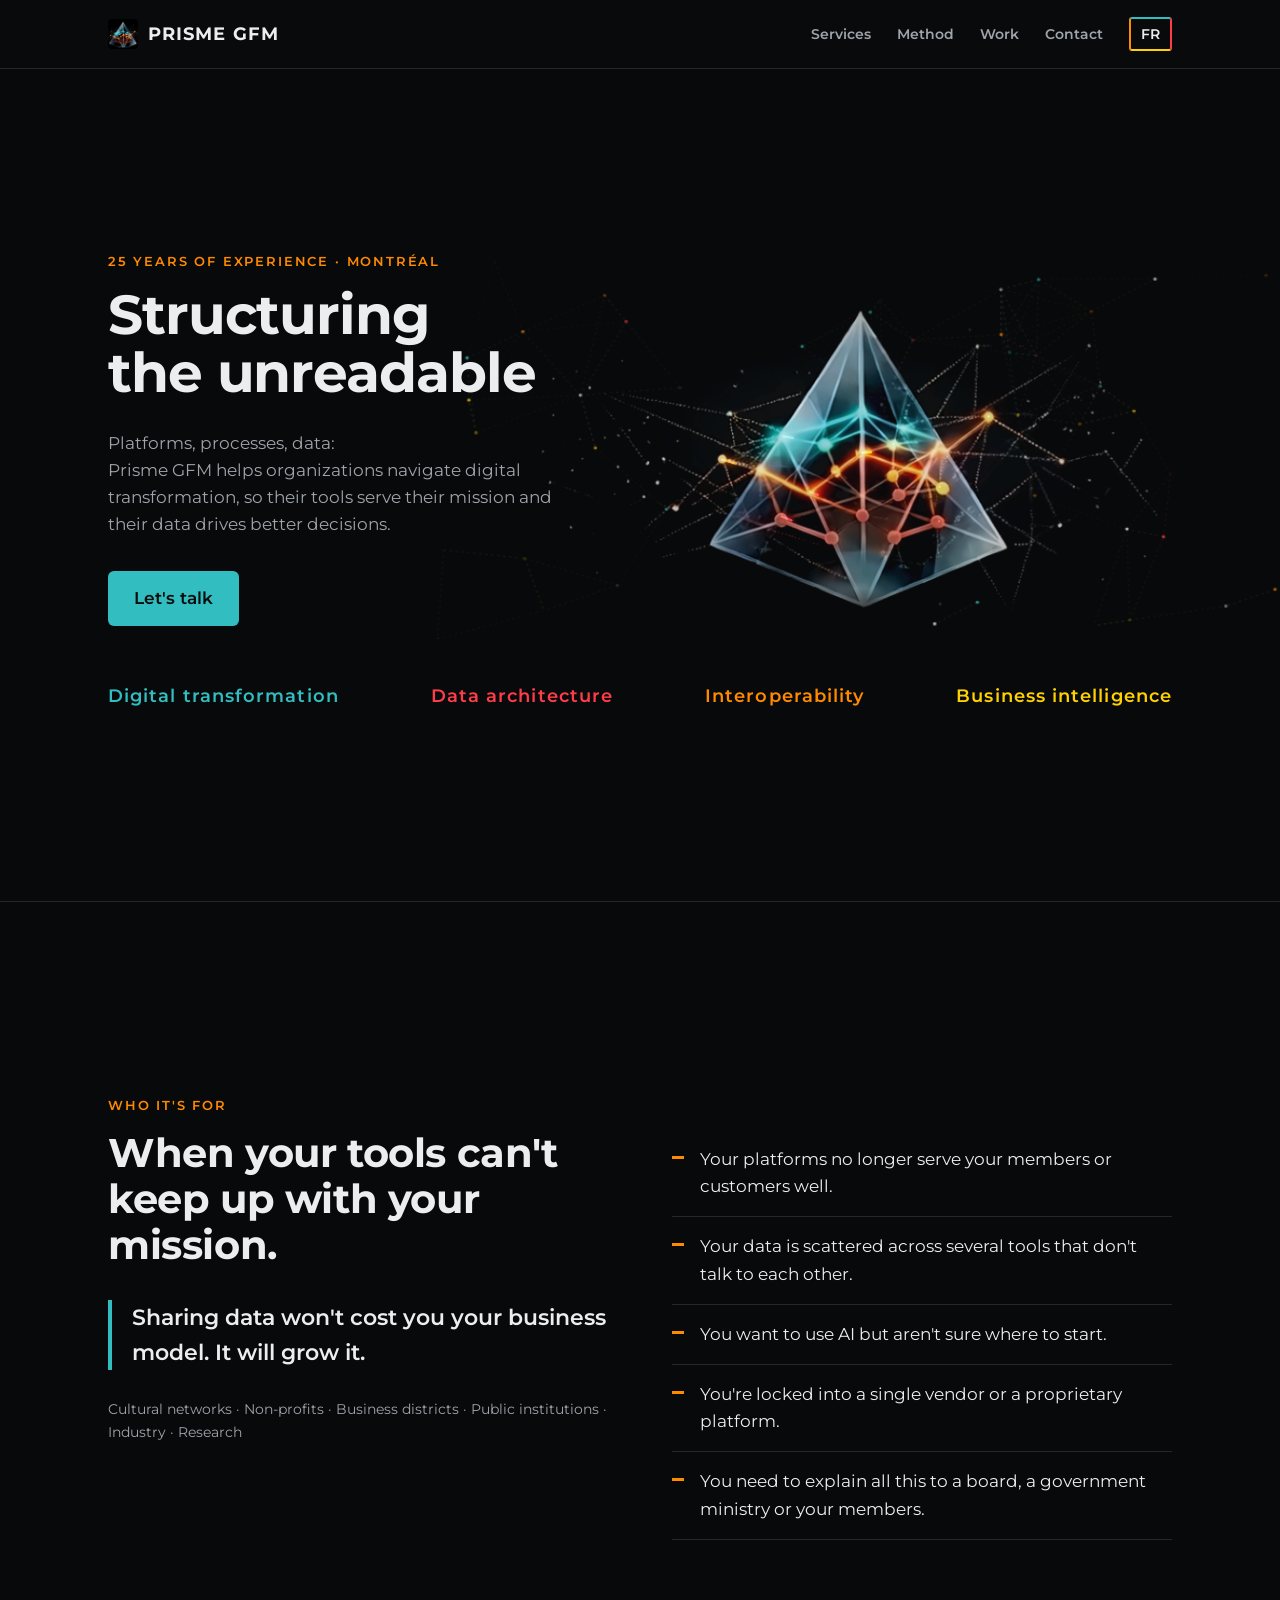
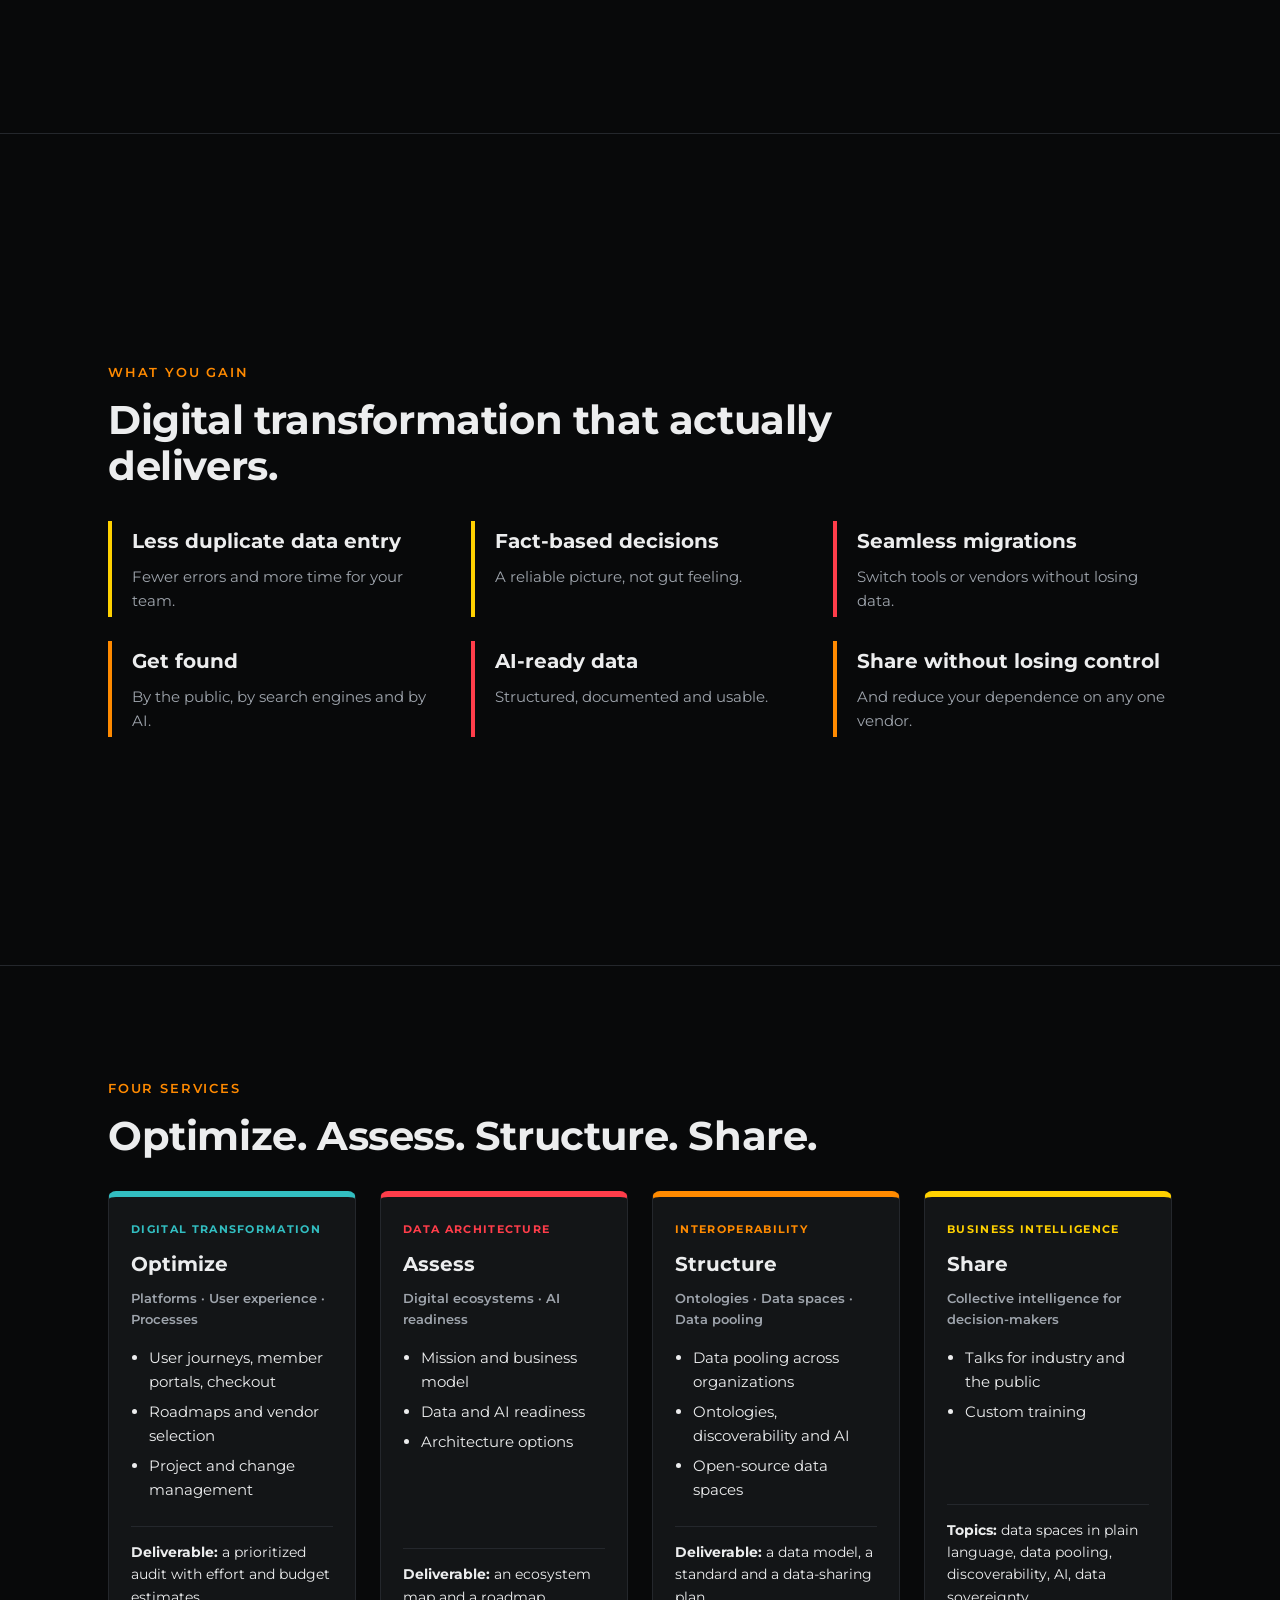
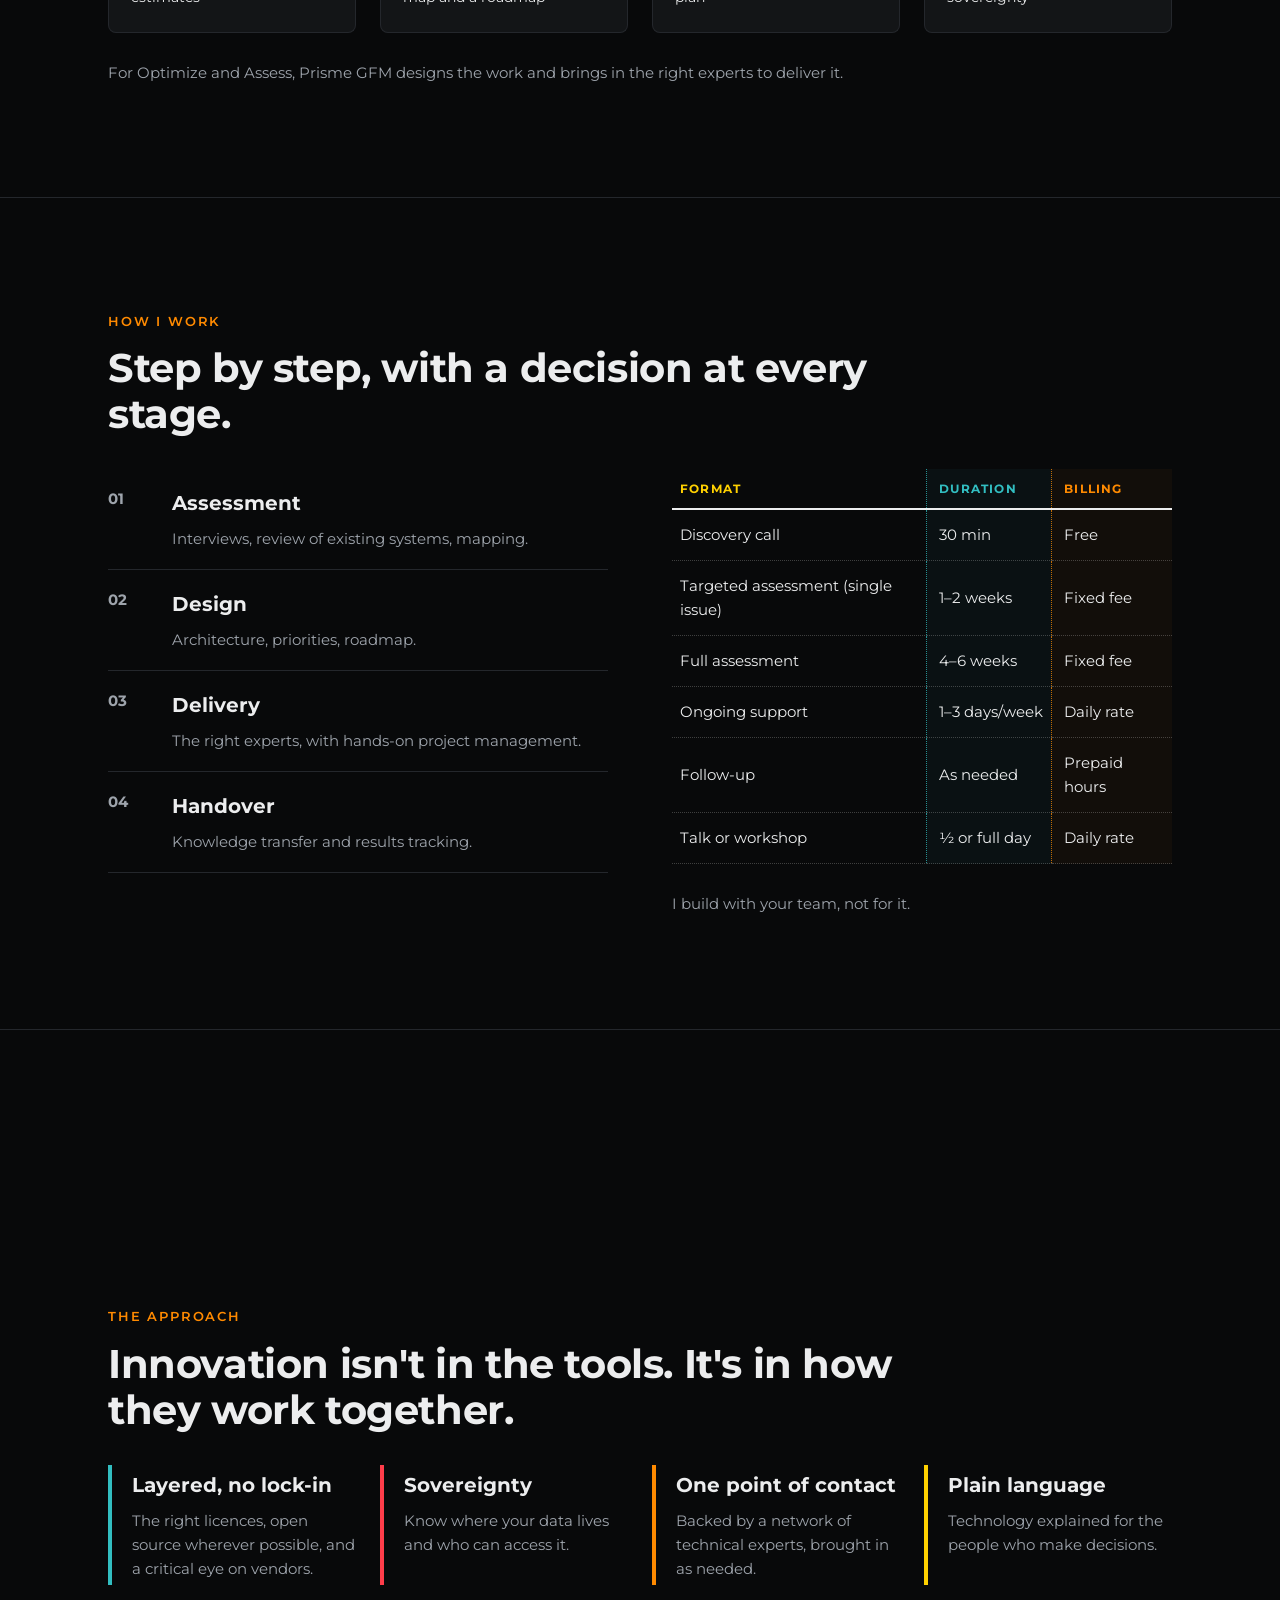
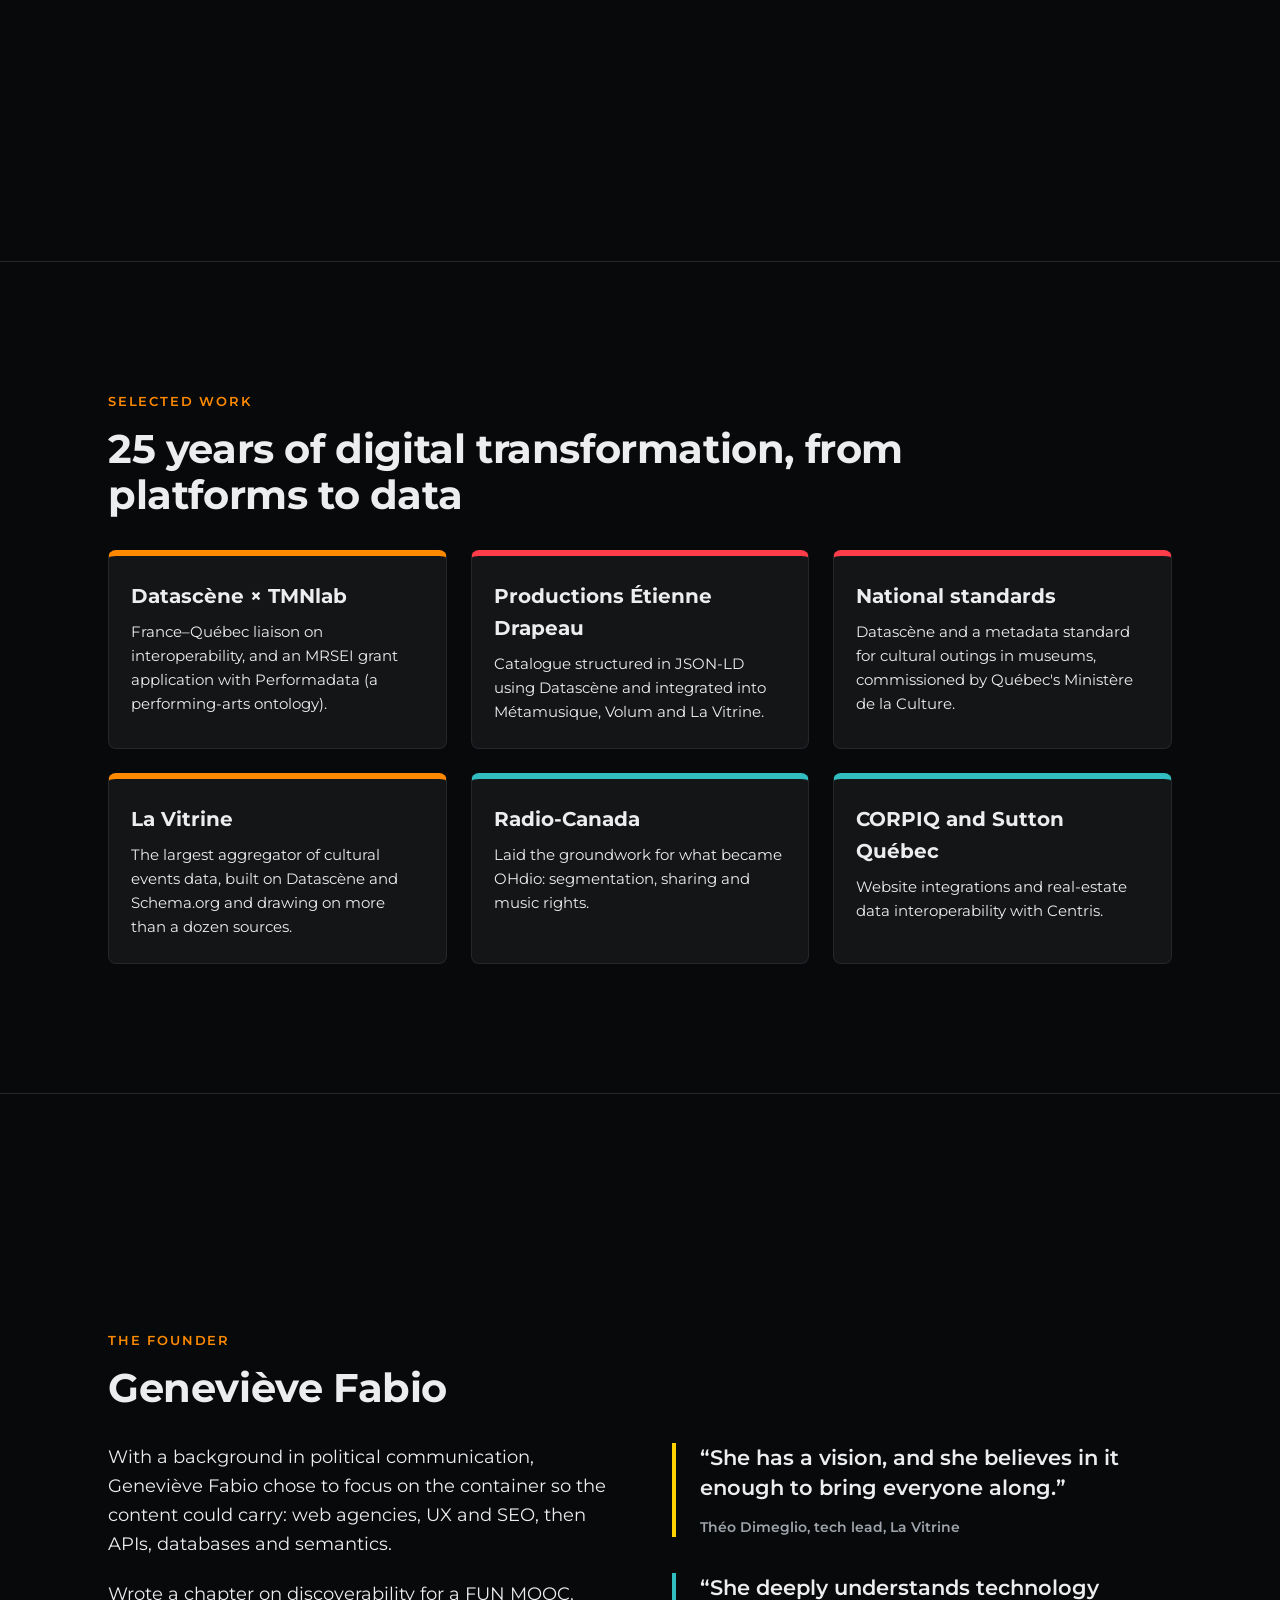
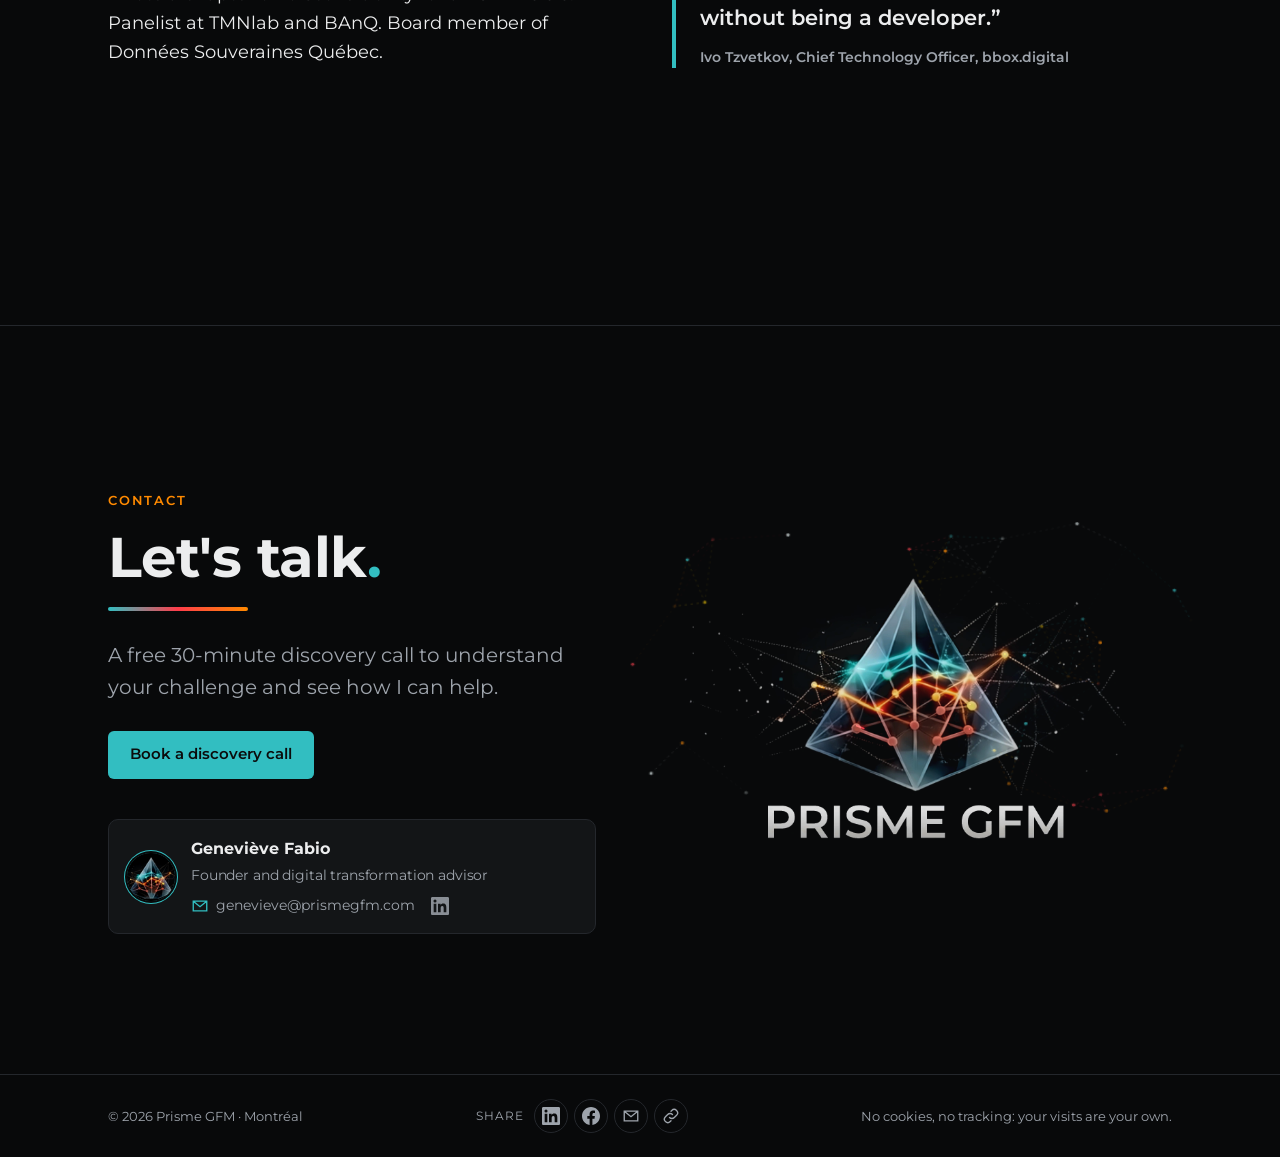
==== commit 04af1828: "Correctif cache (version des fichiers)" ====
--- a/en/index.html
+++ b/en/index.html
@@ -33,10 +33,10 @@
 <meta name="twitter:image" content="https://prismegfm.com/assets/og-en.jpg">
 
 <link rel="preload" href="../assets/fonts/montserrat-latin-700-normal.woff2" as="font" type="font/woff2" crossorigin>
-<link rel="stylesheet" href="../assets/style.css">
+<link rel="stylesheet" href="../assets/style.css?v=20261118b">
 <script type="application/ld+json">{"@context": "https://schema.org", "@graph": [{"@type": "ProfessionalService", "@id": "https://prismegfm.com/#org", "name": "Prisme GFM", "url": "https://prismegfm.com/", "slogan": "Structuring the unreadable", "description": "Where complexity becomes clear. Prisme GFM helps organizations navigate digital transformation: platforms, user journeys, processes and data. 25 years of experience, based in Montréal.", "logo": "https://prismegfm.com/assets/logo.jpg", "image": "https://prismegfm.com/assets/og-en.jpg", "email": "genevieve@prismegfm.com", "address": {"@type": "PostalAddress", "addressLocality": "Montréal", "addressRegion": "QC", "addressCountry": "CA"}, "areaServed": [{"@type": "AdministrativeArea", "name": "Québec"}, {"@type": "Country", "name": "Canada"}, {"@type": "Country", "name": "France"}], "knowsAbout": ["Digital transformation", "Data architecture", "Interoperability", "Business intelligence", "Data spaces", "Schema.org", "Ontologies", "Discoverability", "Open source"], "founder": {"@id": "https://prismegfm.com/#genevieve"}, "hasOfferCatalog": {"@type": "OfferCatalog", "name": "Four services", "itemListElement": [{"@type": "Offer", "itemOffered": {"@type": "Service", "name": "Optimize", "description": "Platforms · User experience · Processes"}}, {"@type": "Offer", "itemOffered": {"@type": "Service", "name": "Assess", "description": "Digital ecosystems · AI readiness"}}, {"@type": "Offer", "itemOffered": {"@type": "Service", "name": "Structure", "description": "Ontologies · Data spaces · Data pooling"}}, {"@type": "Offer", "itemOffered": {"@type": "Service", "name": "Share", "description": "Collective intelligence for decision-makers"}}]}}, {"@type": "WebPage", "@id": "https://prismegfm.com/en/#webpage", "url": "https://prismegfm.com/en/", "name": "Prisme GFM — Structuring the unreadable", "description": "Where complexity becomes clear. Prisme GFM helps organizations navigate digital transformation: platforms, user journeys, processes and data. 25 years of experience, based in Montréal.", "inLanguage": "en-CA", "about": {"@id": "https://prismegfm.com/#org"}, "author": {"@id": "https://prismegfm.com/#genevieve"}}, {"@type": "Person", "@id": "https://prismegfm.com/#genevieve", "name": "Geneviève Fabio", "jobTitle": "Founder and digital transformation advisor", "worksFor": {"@id": "https://prismegfm.com/#org"}, "email": "genevieve@prismegfm.com", "sameAs": ["https://www.linkedin.com/in/genevieve-fabio"]}]}</script>
-<script src="../assets/hero.js" defer></script>
-<script src="../assets/site.js" defer></script>
+<script src="../assets/hero.js?v=20261118b" defer></script>
+<script src="../assets/site.js?v=20261118b" defer></script>
 </head>
 <body>
 <header><div class="wrap">
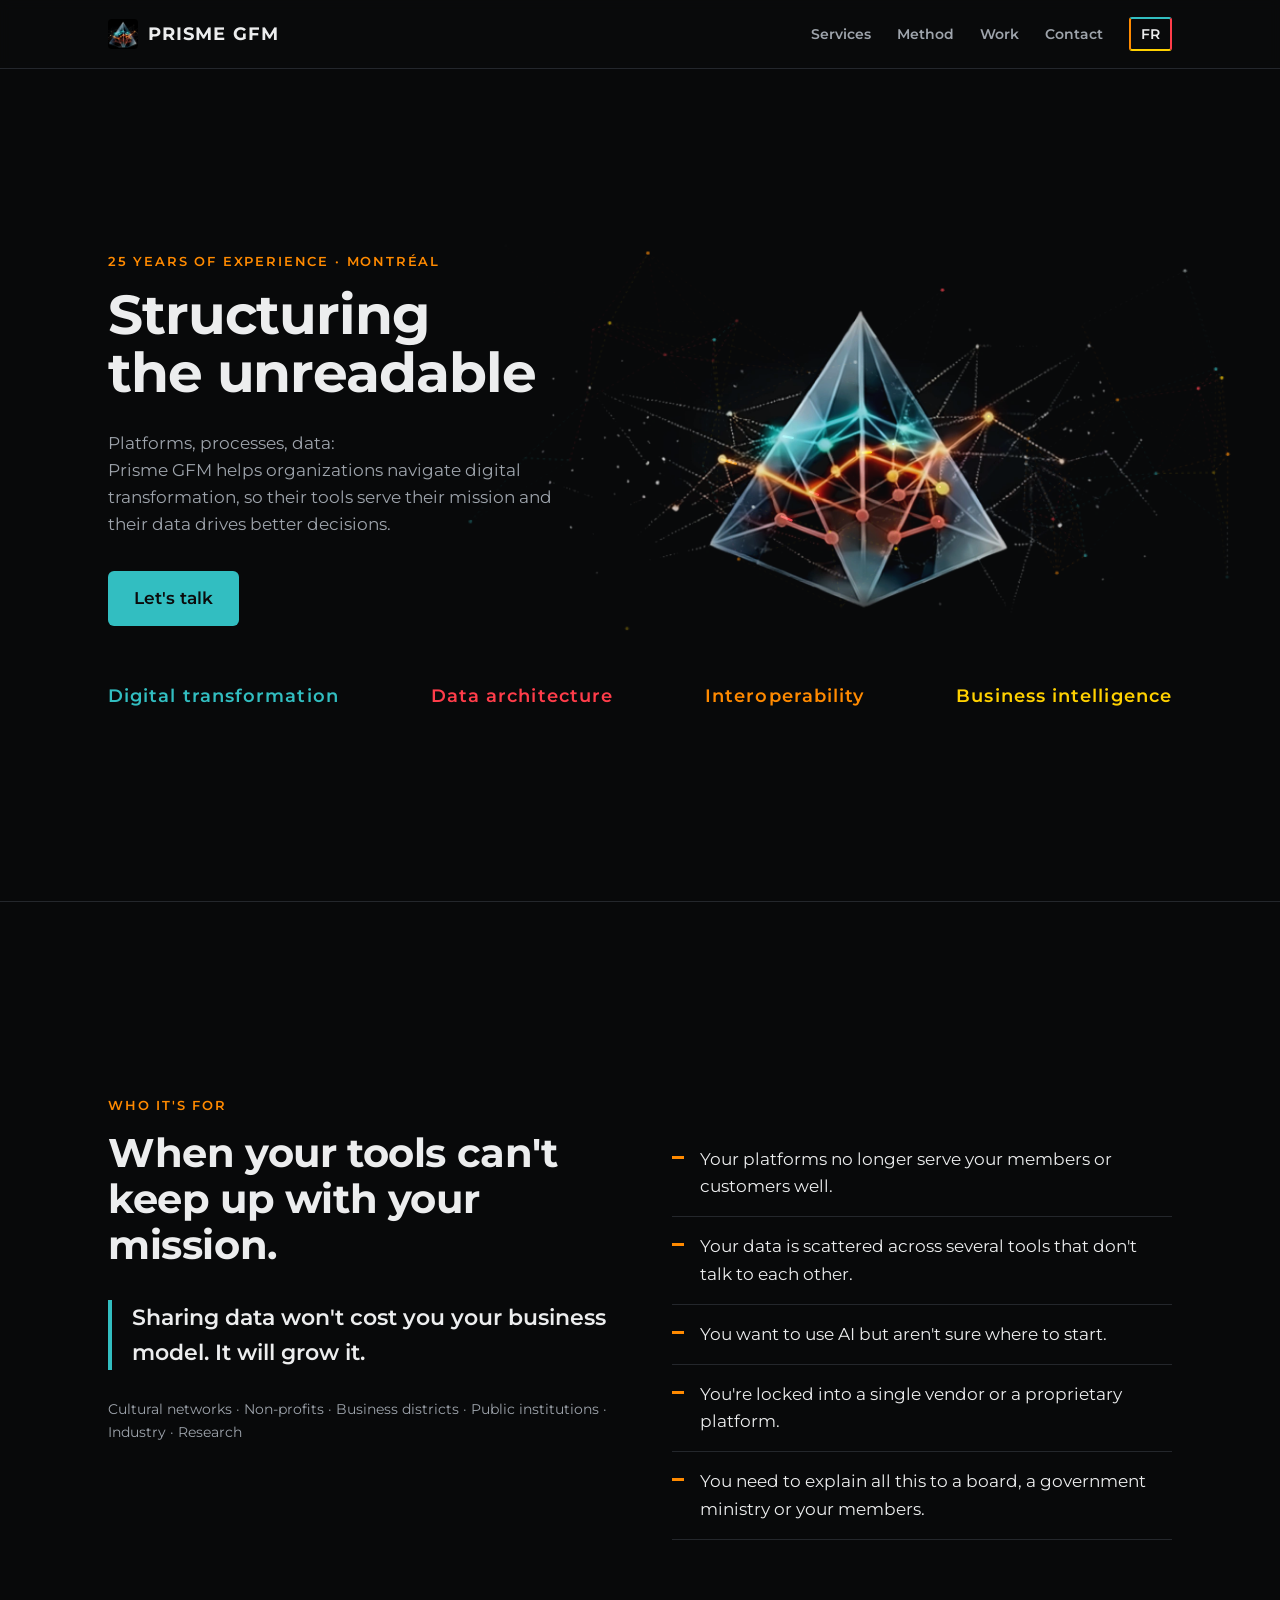
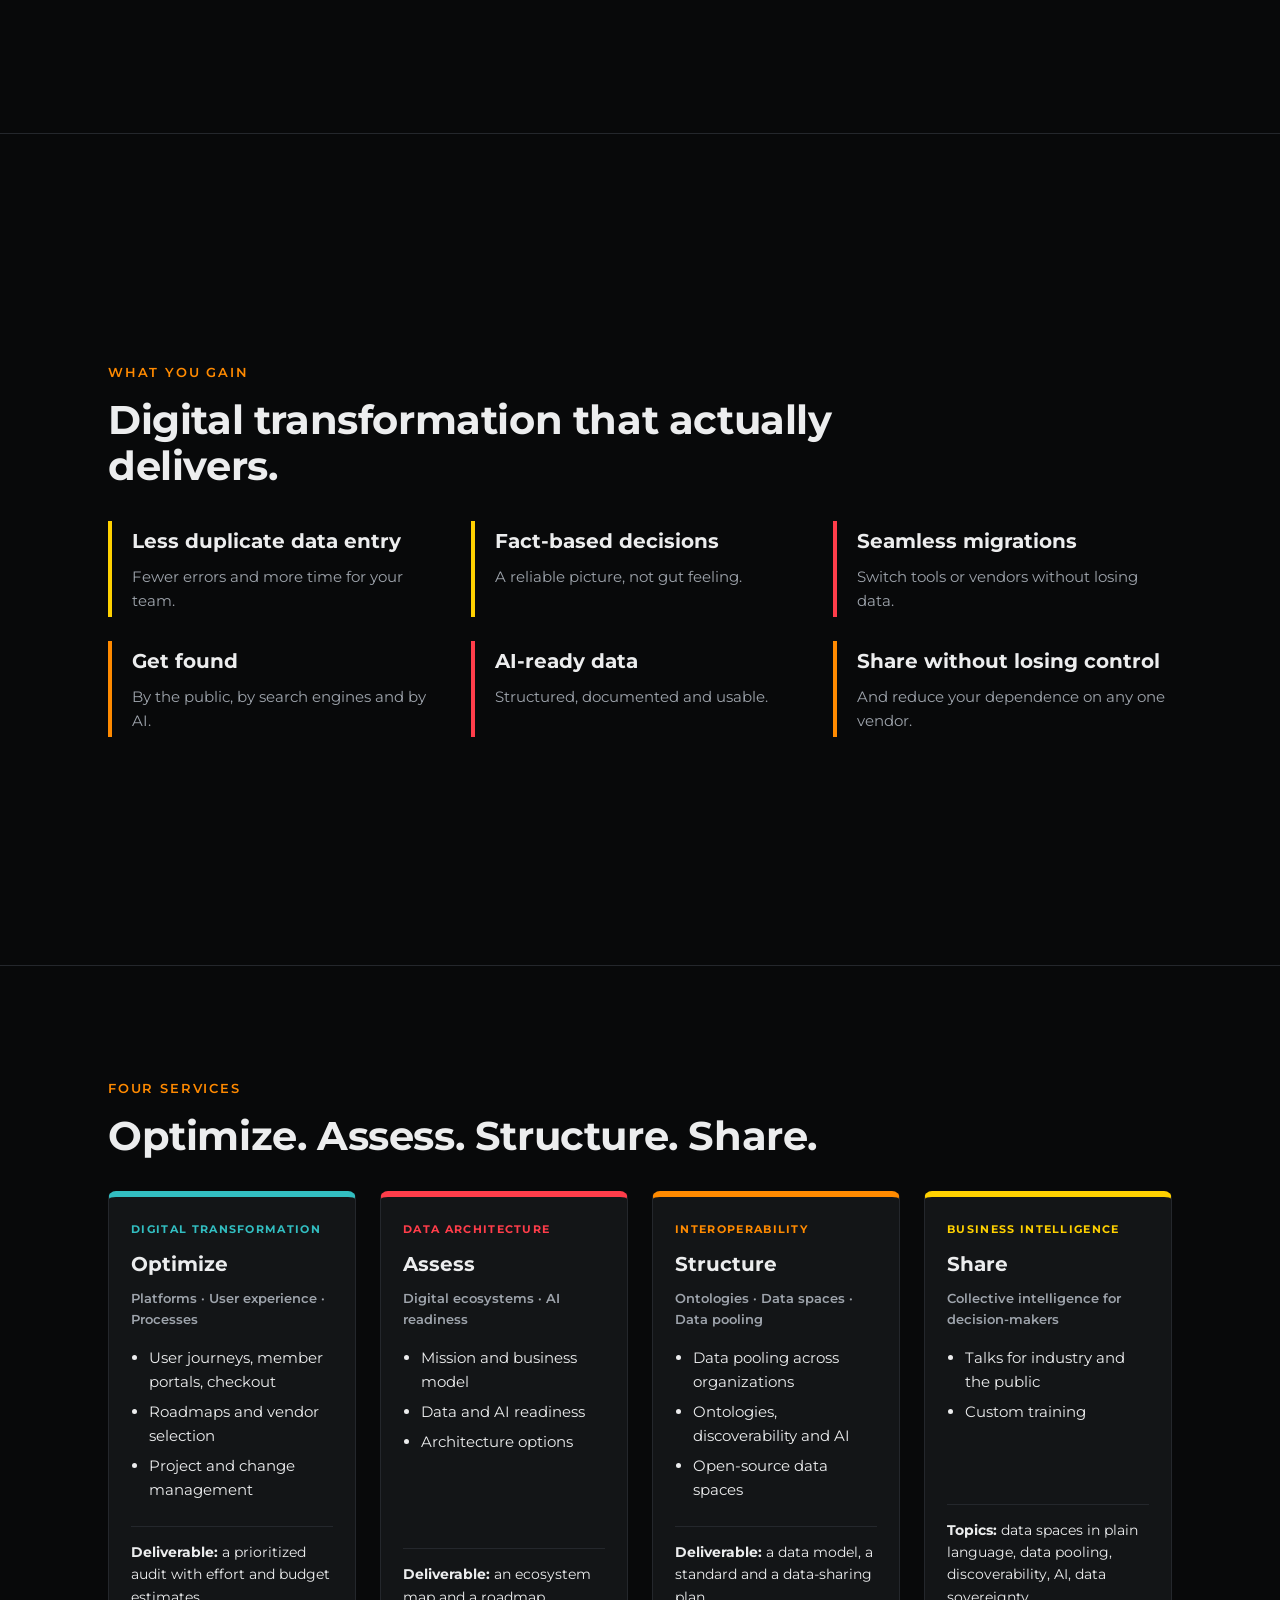
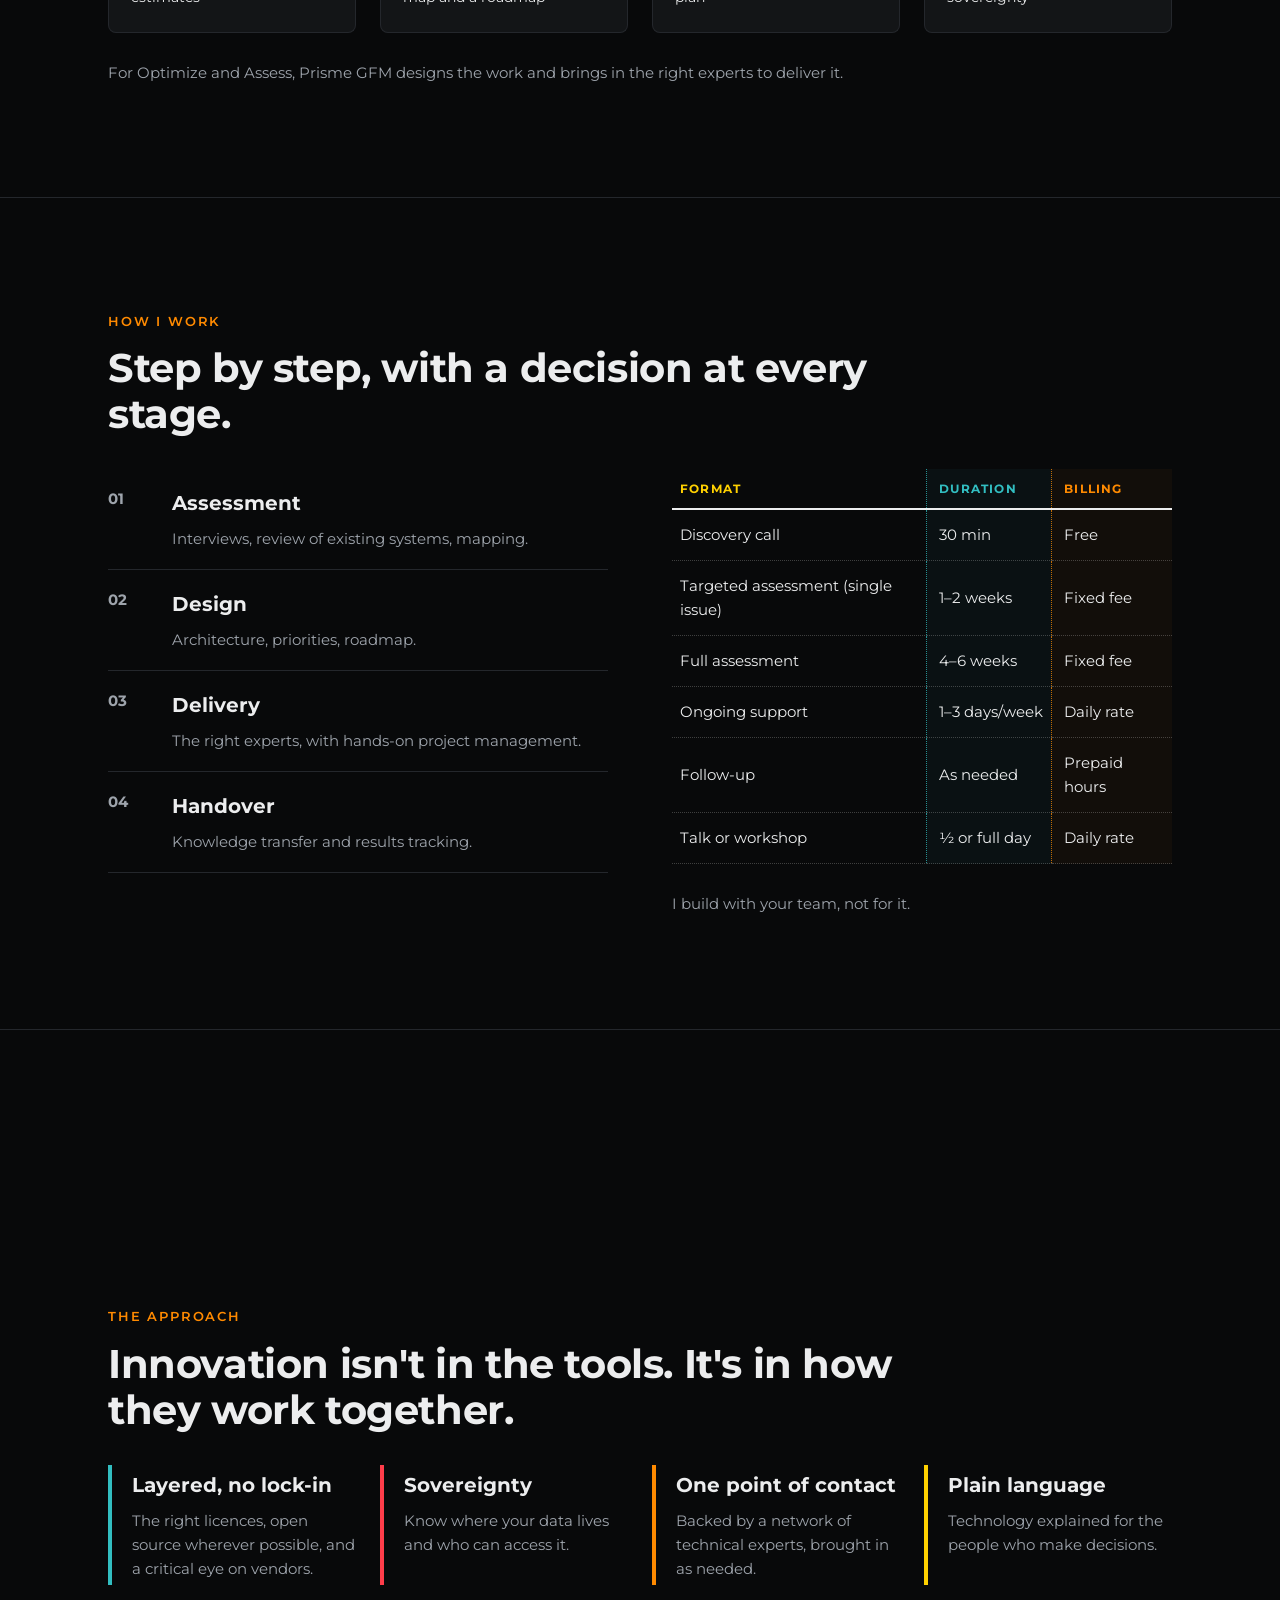
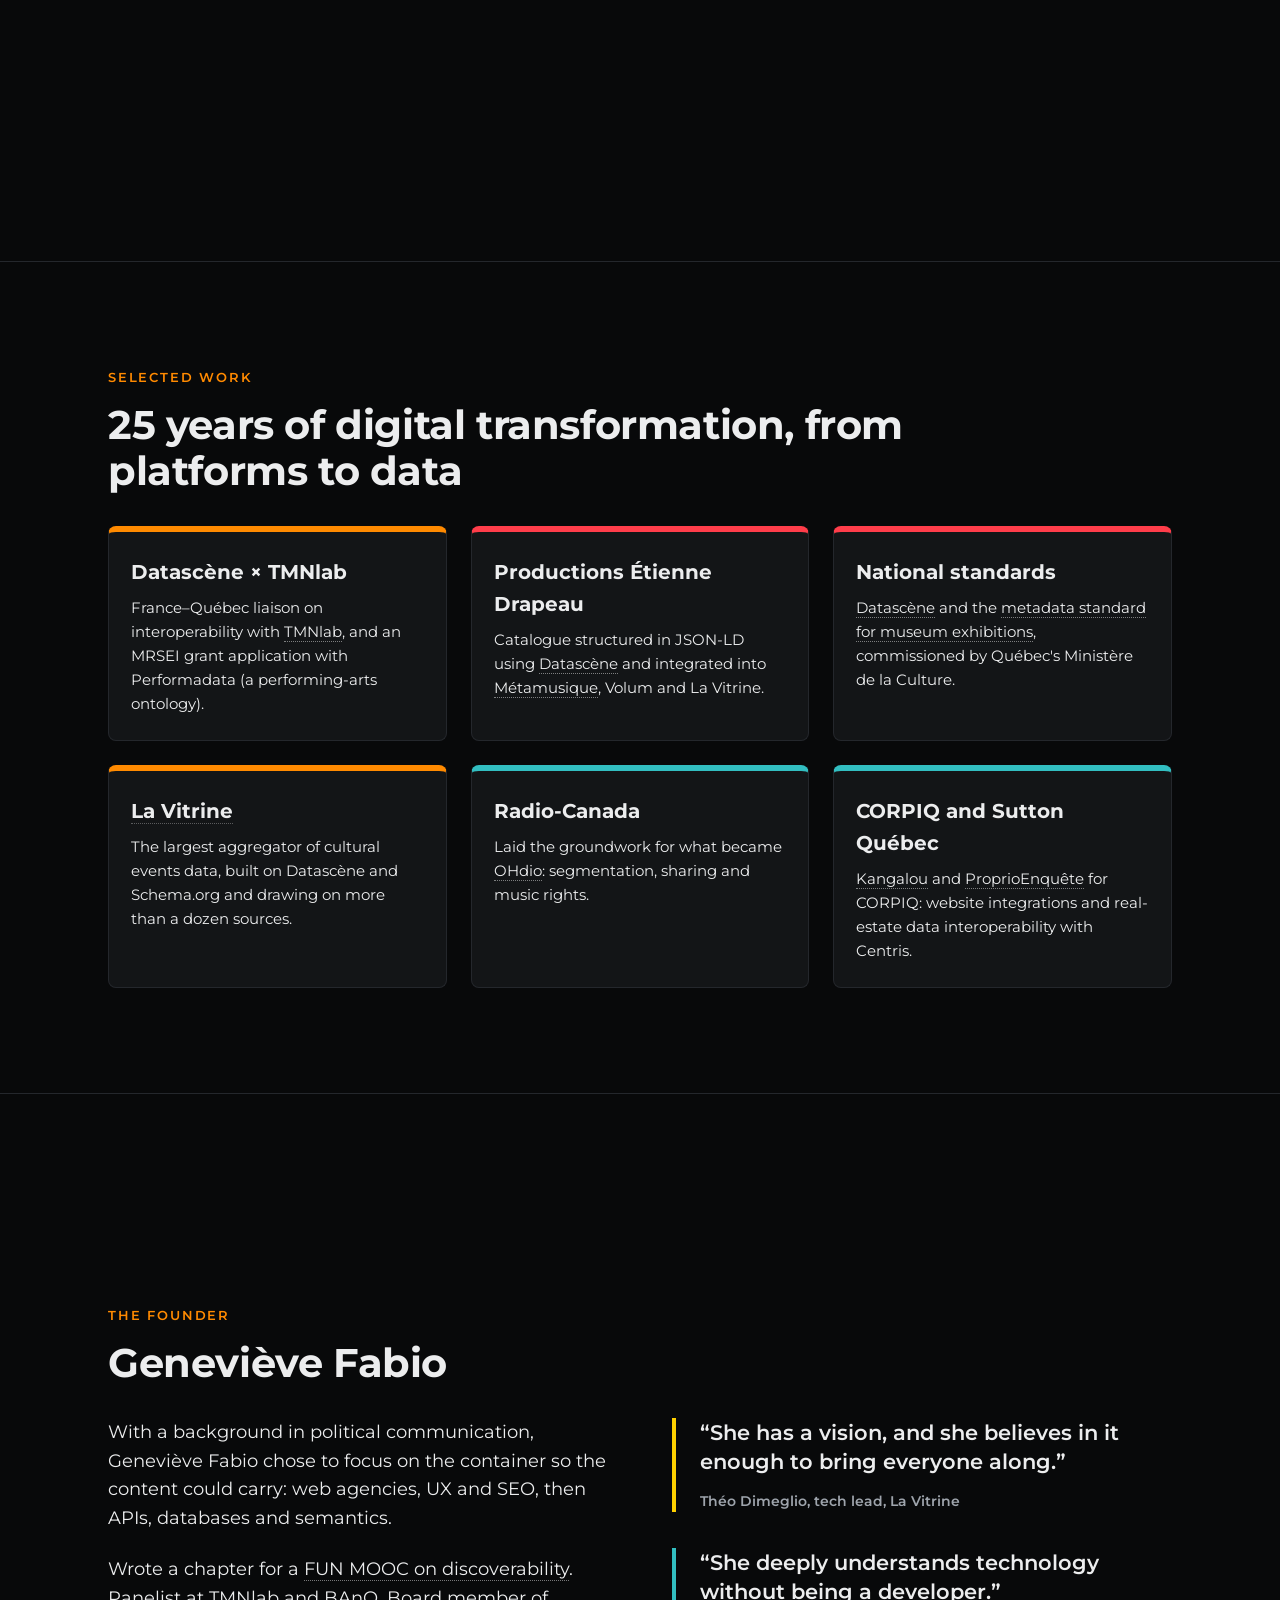
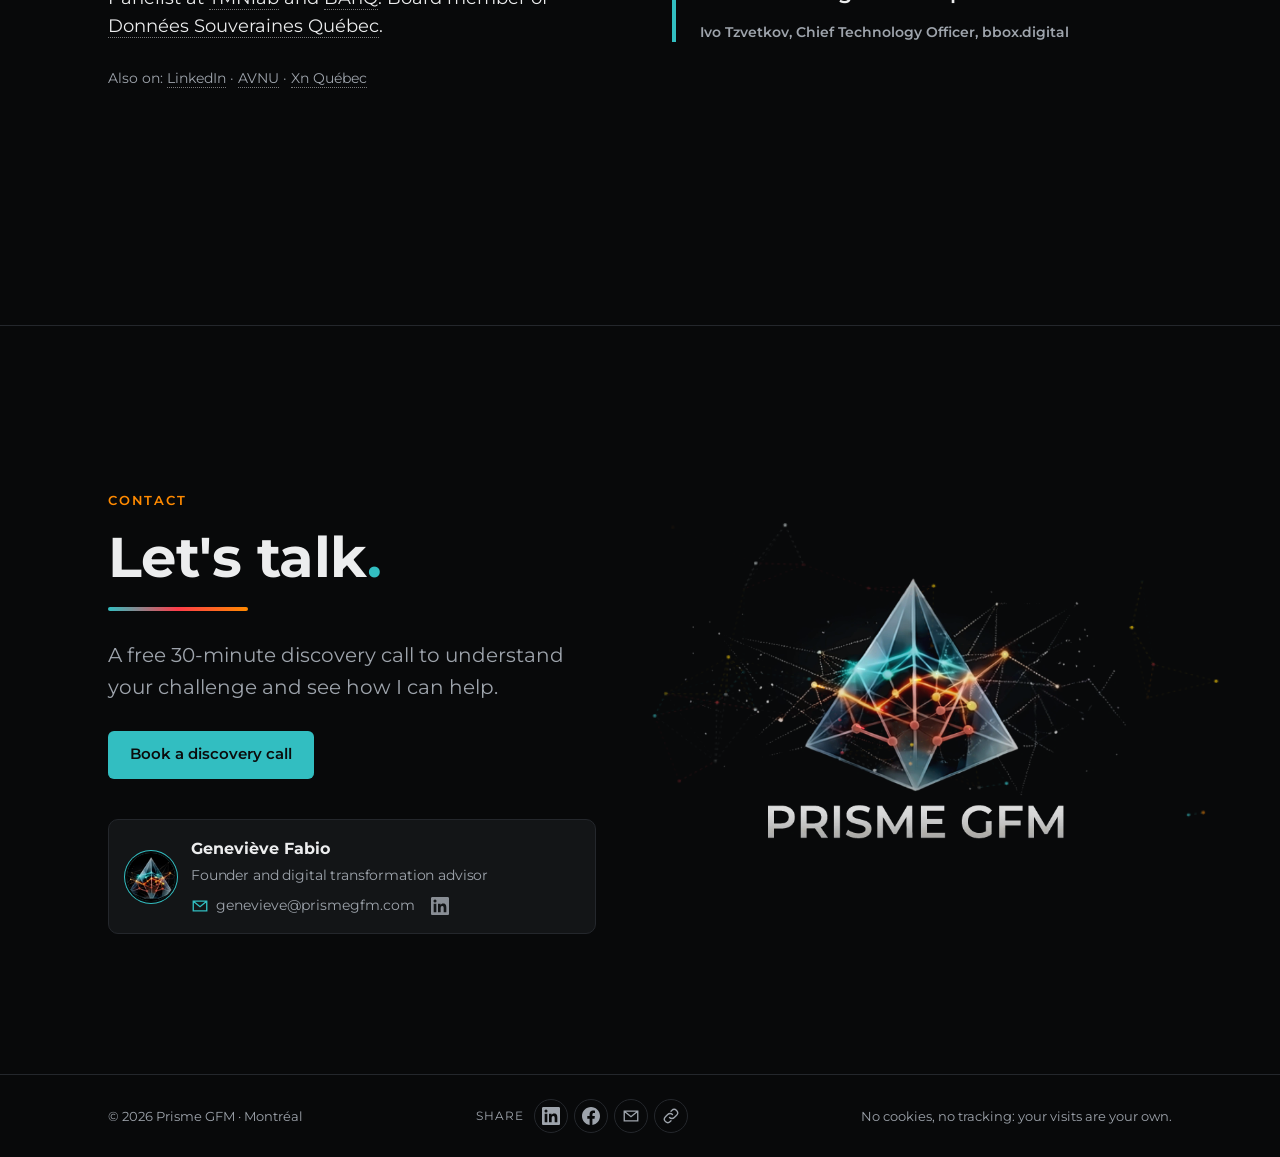
==== commit f513f8df: "Liens réalisations et plis mobiles" ====
--- a/en/index.html
+++ b/en/index.html
@@ -33,10 +33,10 @@
 <meta name="twitter:image" content="https://prismegfm.com/assets/og-en.jpg">
 
 <link rel="preload" href="../assets/fonts/montserrat-latin-700-normal.woff2" as="font" type="font/woff2" crossorigin>
-<link rel="stylesheet" href="../assets/style.css?v=20261118b">
-<script type="application/ld+json">{"@context": "https://schema.org", "@graph": [{"@type": "ProfessionalService", "@id": "https://prismegfm.com/#org", "name": "Prisme GFM", "url": "https://prismegfm.com/", "slogan": "Structuring the unreadable", "description": "Where complexity becomes clear. Prisme GFM helps organizations navigate digital transformation: platforms, user journeys, processes and data. 25 years of experience, based in Montréal.", "logo": "https://prismegfm.com/assets/logo.jpg", "image": "https://prismegfm.com/assets/og-en.jpg", "email": "genevieve@prismegfm.com", "address": {"@type": "PostalAddress", "addressLocality": "Montréal", "addressRegion": "QC", "addressCountry": "CA"}, "areaServed": [{"@type": "AdministrativeArea", "name": "Québec"}, {"@type": "Country", "name": "Canada"}, {"@type": "Country", "name": "France"}], "knowsAbout": ["Digital transformation", "Data architecture", "Interoperability", "Business intelligence", "Data spaces", "Schema.org", "Ontologies", "Discoverability", "Open source"], "founder": {"@id": "https://prismegfm.com/#genevieve"}, "hasOfferCatalog": {"@type": "OfferCatalog", "name": "Four services", "itemListElement": [{"@type": "Offer", "itemOffered": {"@type": "Service", "name": "Optimize", "description": "Platforms · User experience · Processes"}}, {"@type": "Offer", "itemOffered": {"@type": "Service", "name": "Assess", "description": "Digital ecosystems · AI readiness"}}, {"@type": "Offer", "itemOffered": {"@type": "Service", "name": "Structure", "description": "Ontologies · Data spaces · Data pooling"}}, {"@type": "Offer", "itemOffered": {"@type": "Service", "name": "Share", "description": "Collective intelligence for decision-makers"}}]}}, {"@type": "WebPage", "@id": "https://prismegfm.com/en/#webpage", "url": "https://prismegfm.com/en/", "name": "Prisme GFM — Structuring the unreadable", "description": "Where complexity becomes clear. Prisme GFM helps organizations navigate digital transformation: platforms, user journeys, processes and data. 25 years of experience, based in Montréal.", "inLanguage": "en-CA", "about": {"@id": "https://prismegfm.com/#org"}, "author": {"@id": "https://prismegfm.com/#genevieve"}}, {"@type": "Person", "@id": "https://prismegfm.com/#genevieve", "name": "Geneviève Fabio", "jobTitle": "Founder and digital transformation advisor", "worksFor": {"@id": "https://prismegfm.com/#org"}, "email": "genevieve@prismegfm.com", "sameAs": ["https://www.linkedin.com/in/genevieve-fabio"]}]}</script>
-<script src="../assets/hero.js?v=20261118b" defer></script>
-<script src="../assets/site.js?v=20261118b" defer></script>
+<link rel="stylesheet" href="../assets/style.css?v=20261119a">
+<script type="application/ld+json">{"@context": "https://schema.org", "@graph": [{"@type": "ProfessionalService", "@id": "https://prismegfm.com/#org", "name": "Prisme GFM", "url": "https://prismegfm.com/", "slogan": "Structuring the unreadable", "description": "Where complexity becomes clear. Prisme GFM helps organizations navigate digital transformation: platforms, user journeys, processes and data. 25 years of experience, based in Montréal.", "logo": "https://prismegfm.com/assets/logo.jpg", "image": "https://prismegfm.com/assets/og-en.jpg", "email": "genevieve@prismegfm.com", "address": {"@type": "PostalAddress", "addressLocality": "Montréal", "addressRegion": "QC", "addressCountry": "CA"}, "areaServed": [{"@type": "AdministrativeArea", "name": "Québec"}, {"@type": "Country", "name": "Canada"}, {"@type": "Country", "name": "France"}], "knowsAbout": ["Digital transformation", "Data architecture", "Interoperability", "Business intelligence", "Data spaces", "Schema.org", "Ontologies", "Discoverability", "Open source"], "founder": {"@id": "https://prismegfm.com/#genevieve"}, "hasOfferCatalog": {"@type": "OfferCatalog", "name": "Four services", "itemListElement": [{"@type": "Offer", "itemOffered": {"@type": "Service", "name": "Optimize", "description": "Platforms · User experience · Processes"}}, {"@type": "Offer", "itemOffered": {"@type": "Service", "name": "Assess", "description": "Digital ecosystems · AI readiness"}}, {"@type": "Offer", "itemOffered": {"@type": "Service", "name": "Structure", "description": "Ontologies · Data spaces · Data pooling"}}, {"@type": "Offer", "itemOffered": {"@type": "Service", "name": "Share", "description": "Collective intelligence for decision-makers"}}]}}, {"@type": "WebPage", "@id": "https://prismegfm.com/en/#webpage", "url": "https://prismegfm.com/en/", "name": "Prisme GFM — Structuring the unreadable", "description": "Where complexity becomes clear. Prisme GFM helps organizations navigate digital transformation: platforms, user journeys, processes and data. 25 years of experience, based in Montréal.", "inLanguage": "en-CA", "about": {"@id": "https://prismegfm.com/#org"}, "author": {"@id": "https://prismegfm.com/#genevieve"}}, {"@type": "Person", "@id": "https://prismegfm.com/#genevieve", "name": "Geneviève Fabio", "jobTitle": "Founder and digital transformation advisor", "worksFor": {"@id": "https://prismegfm.com/#org"}, "email": "genevieve@prismegfm.com", "memberOf": {"@type": "Organization", "name": "Données Souveraines Québec", "url": "https://www.donneessouveraines.quebec/"}, "sameAs": ["https://www.linkedin.com/in/genevieve-fabio", "https://avnu.ca/personnes/genevieve-fabio", "https://www.xnquebec.co/membres/genevieve-fabio/"]}]}</script>
+<script src="../assets/hero.js?v=20261119a" defer></script>
+<script src="../assets/site.js?v=20261119a" defer></script>
 </head>
 <body>
 <header><div class="wrap">
@@ -97,14 +97,14 @@
 <section id="realisations"><div class="wrap">
 <p class="kicker">Selected work</p>
 <h2>25 years of digital transformation, from platforms to data</h2>
-<div class="grid g3"><div class="card o"><h3>Datascène × TMNlab</h3><p style="font-size:15px">France–Québec liaison on interoperability, and an MRSEI grant application with Performadata (a performing-arts ontology).</p></div><div class="card r"><h3>Productions Étienne Drapeau</h3><p style="font-size:15px">Catalogue structured in JSON-LD using Datascène and integrated into Métamusique, Volum and La Vitrine.</p></div><div class="card r"><h3>National standards</h3><p style="font-size:15px">Datascène and a metadata standard for cultural outings in museums, commissioned by Québec's Ministère de la Culture.</p></div><div class="card o"><h3>La Vitrine</h3><p style="font-size:15px">The largest aggregator of cultural events data, built on Datascène and Schema.org and drawing on more than a dozen sources.</p></div><div class="card b"><h3>Radio-Canada</h3><p style="font-size:15px">Laid the groundwork for what became OHdio: segmentation, sharing and music rights.</p></div><div class="card b"><h3>CORPIQ and Sutton Québec</h3><p style="font-size:15px">Website integrations and real-estate data interoperability with Centris.</p></div></div>
+<div class="grid g3"><div class="card o"><h3>Datascène × TMNlab</h3><p style="font-size:15px">France–Québec liaison on interoperability with <a class='ext' href='https://www.tmnlab.com/2025/11/06/restitution-rencontre-tmnlab-x-snum-donnee-spectacle-vivant/' target='_blank' rel='noopener'>TMNlab</a>, and an MRSEI grant application with Performadata (a performing-arts ontology).</p></div><div class="card r"><h3>Productions Étienne Drapeau</h3><p style="font-size:15px">Catalogue structured in JSON-LD using <a class='ext' href='https://www.datascene.ca/a-propos' target='_blank' rel='noopener'>Datascène</a> and integrated into <a class='ext' href='https://metamusique.ca' target='_blank' rel='noopener'>Métamusique</a>, Volum and La Vitrine.</p></div><div class="card r"><h3>National standards</h3><p style="font-size:15px"><a class='ext' href='https://www.datascene.ca/a-propos' target='_blank' rel='noopener'>Datascène</a> and the <a class='ext' href='https://www.musees.qc.ca/ressources/publications/53642-norme-de-metadonnees-pour-les-expositions-en-contexte-museal-2025/' target='_blank' rel='noopener'>metadata standard for museum exhibitions</a>, commissioned by Québec's Ministère de la Culture.</p></div><div class="card o"><h3><a class='ext' href='https://www.lavitrine.com/fr/espace-pro' target='_blank' rel='noopener'>La Vitrine</a></h3><p style="font-size:15px">The largest aggregator of cultural events data, built on Datascène and Schema.org and drawing on more than a dozen sources.</p></div><div class="card b"><h3>Radio-Canada</h3><p style="font-size:15px">Laid the groundwork for what became <a class='ext' href='https://ici.radio-canada.ca/ohdio' target='_blank' rel='noopener'>OHdio</a>: segmentation, sharing and music rights.</p></div><div class="card b"><h3>CORPIQ and Sutton Québec</h3><p style="font-size:15px"><a class='ext' href='https://www.kangalou.com/fr/' target='_blank' rel='noopener'>Kangalou</a> and <a class='ext' href='https://proprioenquete.com/fr/accueil/' target='_blank' rel='noopener'>ProprioEnquête</a> for CORPIQ: website integrations and real-estate data interoperability with Centris.</p></div></div>
 </div></section>
 
 <section id="fondatrice"><div class="wrap">
 <p class="kicker">The founder</p>
 <h2>Geneviève Fabio</h2>
 <div class="split">
-<div><p class="bio">With a background in political communication, Geneviève Fabio chose to focus on the container so the content could carry: web agencies, UX and SEO, then APIs, databases and semantics.</p><p class="bio">Wrote a chapter on discoverability for a FUN MOOC. Panelist at TMNlab and BAnQ. Board member of Données Souveraines Québec.</p></div>
+<div><p class="bio">With a background in political communication, Geneviève Fabio chose to focus on the container so the content could carry: web agencies, UX and SEO, then APIs, databases and semantics.</p><p class="bio">Wrote a chapter for a <a class='ext' href='https://www.fun-mooc.fr/fr/cours/rendre-visibles-vos-contenus-culturels-les-cles-de-la-decouvrabilite/' target='_blank' rel='noopener'>FUN MOOC on discoverability</a>. Panelist at <a class='ext' href='https://www.tmnlab.com/2025/11/06/restitution-rencontre-tmnlab-x-snum-donnee-spectacle-vivant/' target='_blank' rel='noopener'>TMNlab</a> and <a class='ext' href='https://www.banq.qc.ca/evenements/decouvrabilite-innovation-2025/' target='_blank' rel='noopener'>BAnQ</a>. Board member of <a class='ext' href='https://www.donneessouveraines.quebec/publications/Communiqu%C3%A9%2022-09-2026' target='_blank' rel='noopener'>Données Souveraines Québec</a>.</p><p class="bio"><span class='profiles'>Also on: <a class='ext' href='https://www.linkedin.com/in/genevieve-fabio' target='_blank' rel='noopener'>LinkedIn</a> · <a class='ext' href='https://avnu.ca/personnes/genevieve-fabio' target='_blank' rel='noopener'>AVNU</a> · <a class='ext' href='https://www.xnquebec.co/membres/genevieve-fabio/' target='_blank' rel='noopener'>Xn Québec</a></span></p></div>
 <div class="quotes"><blockquote>“She has a vision, and she believes in it enough to bring everyone along.”<cite>Théo Dimeglio, tech lead, La Vitrine</cite></blockquote>
 <blockquote class="q2">“She deeply understands technology without being a developer.”<cite>Ivo Tzvetkov, Chief Technology Officer, bbox.digital</cite></blockquote></div>
 </div></div></section>
--- a/assets/style.css
+++ b/assets/style.css
@@ -335,3 +335,14 @@
 @media(max-width:900px){.hero .logo-stage.prism-only{width:72%}.hero{padding-top:0}}
 @media(max-width:900px){.hero{align-items:flex-start;padding-top:10px}.hero .logo-stage.prism-only{width:82%}}
 footer .share .sh.native{display:none!important}
+/* Mobile : les plis couvrent tout l'écran, même sous la barre flottante de Safari (sauf Contact, qui doit montrer son pied de page) */
+@media(max-width:900px){
+ section:not(.contact){min-height:calc(100vh - 68px);min-height:calc(100lvh - 68px)}
+}
+
+/* Liens vers les réalisations et mentions */
+a.ext{color:inherit;text-decoration:none;border-bottom:1px dotted rgba(255,255,255,.45);transition:color .2s,border-color .2s}
+a.ext:hover{color:var(--bleu);border-bottom-color:var(--bleu)}
+.card h3 a.ext{border-bottom-color:rgba(255,255,255,.3)}
+
+.profiles{font-size:14px;color:var(--gris)}
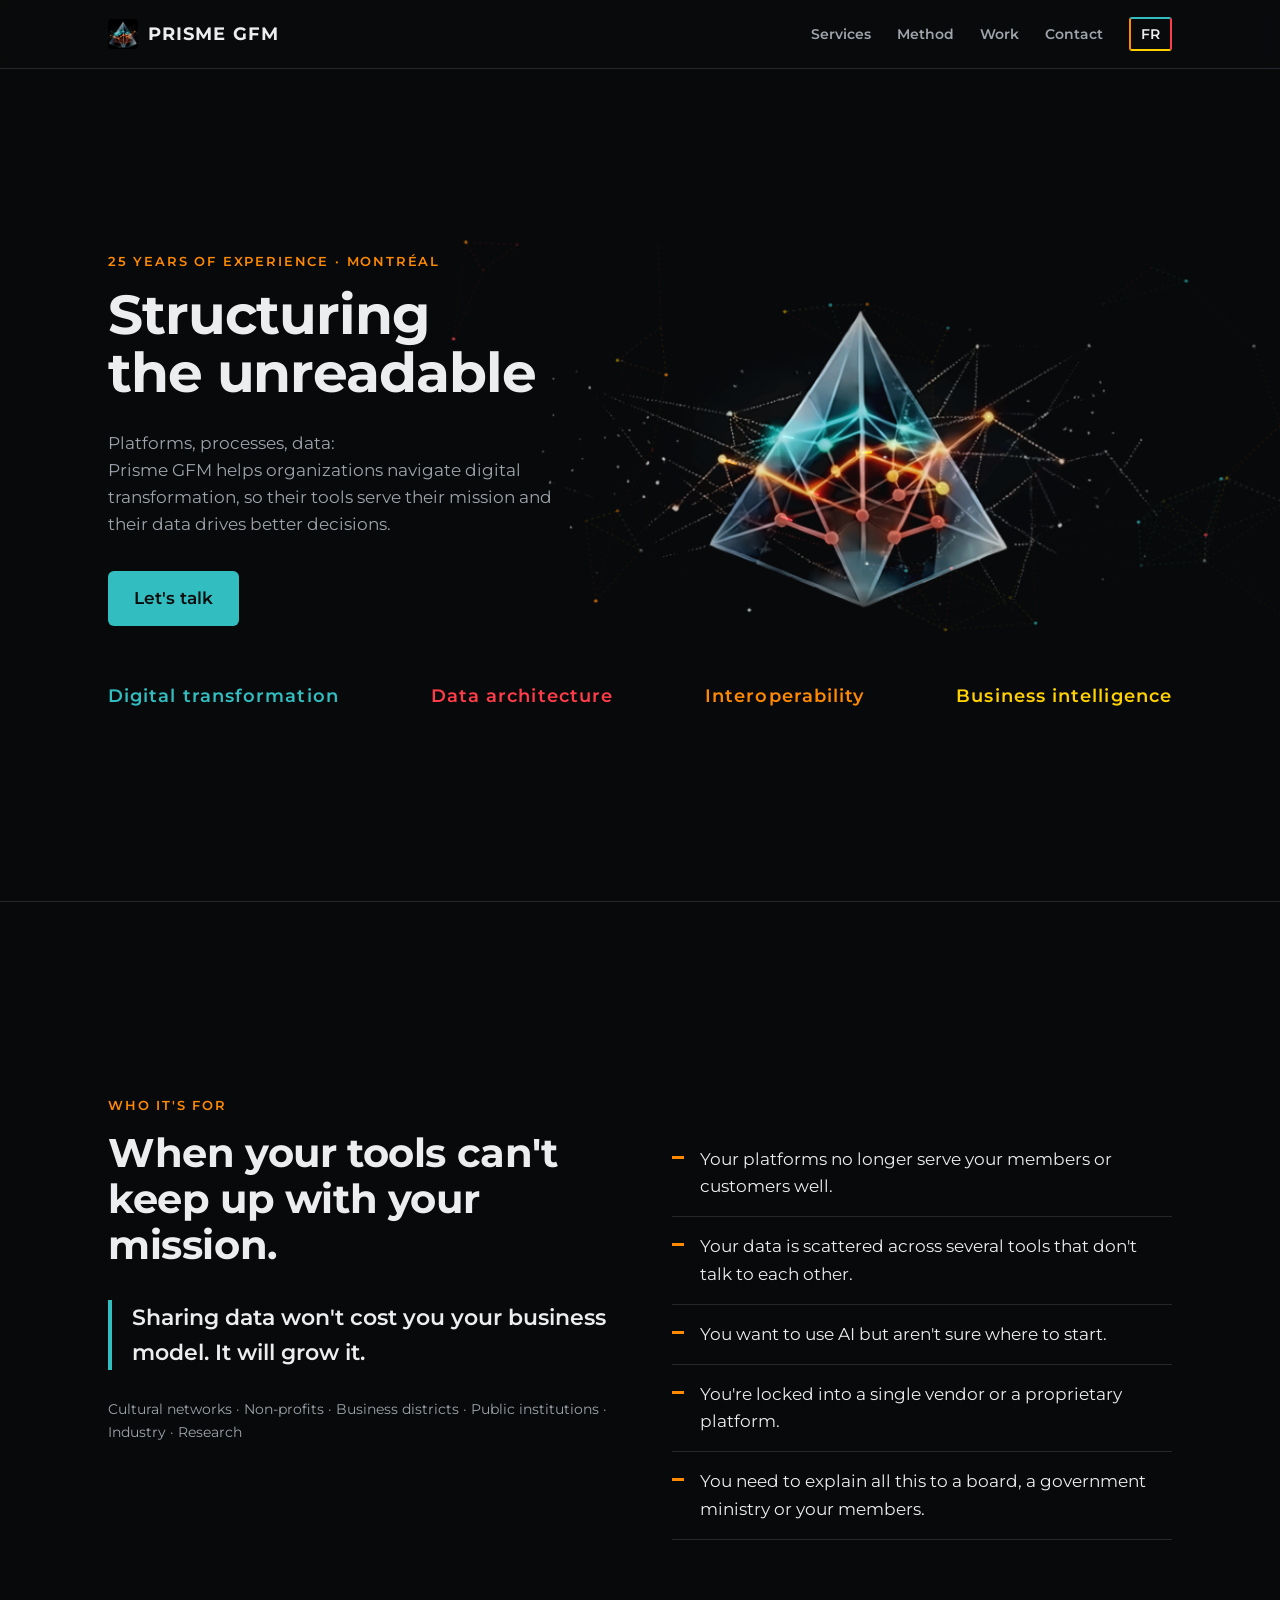
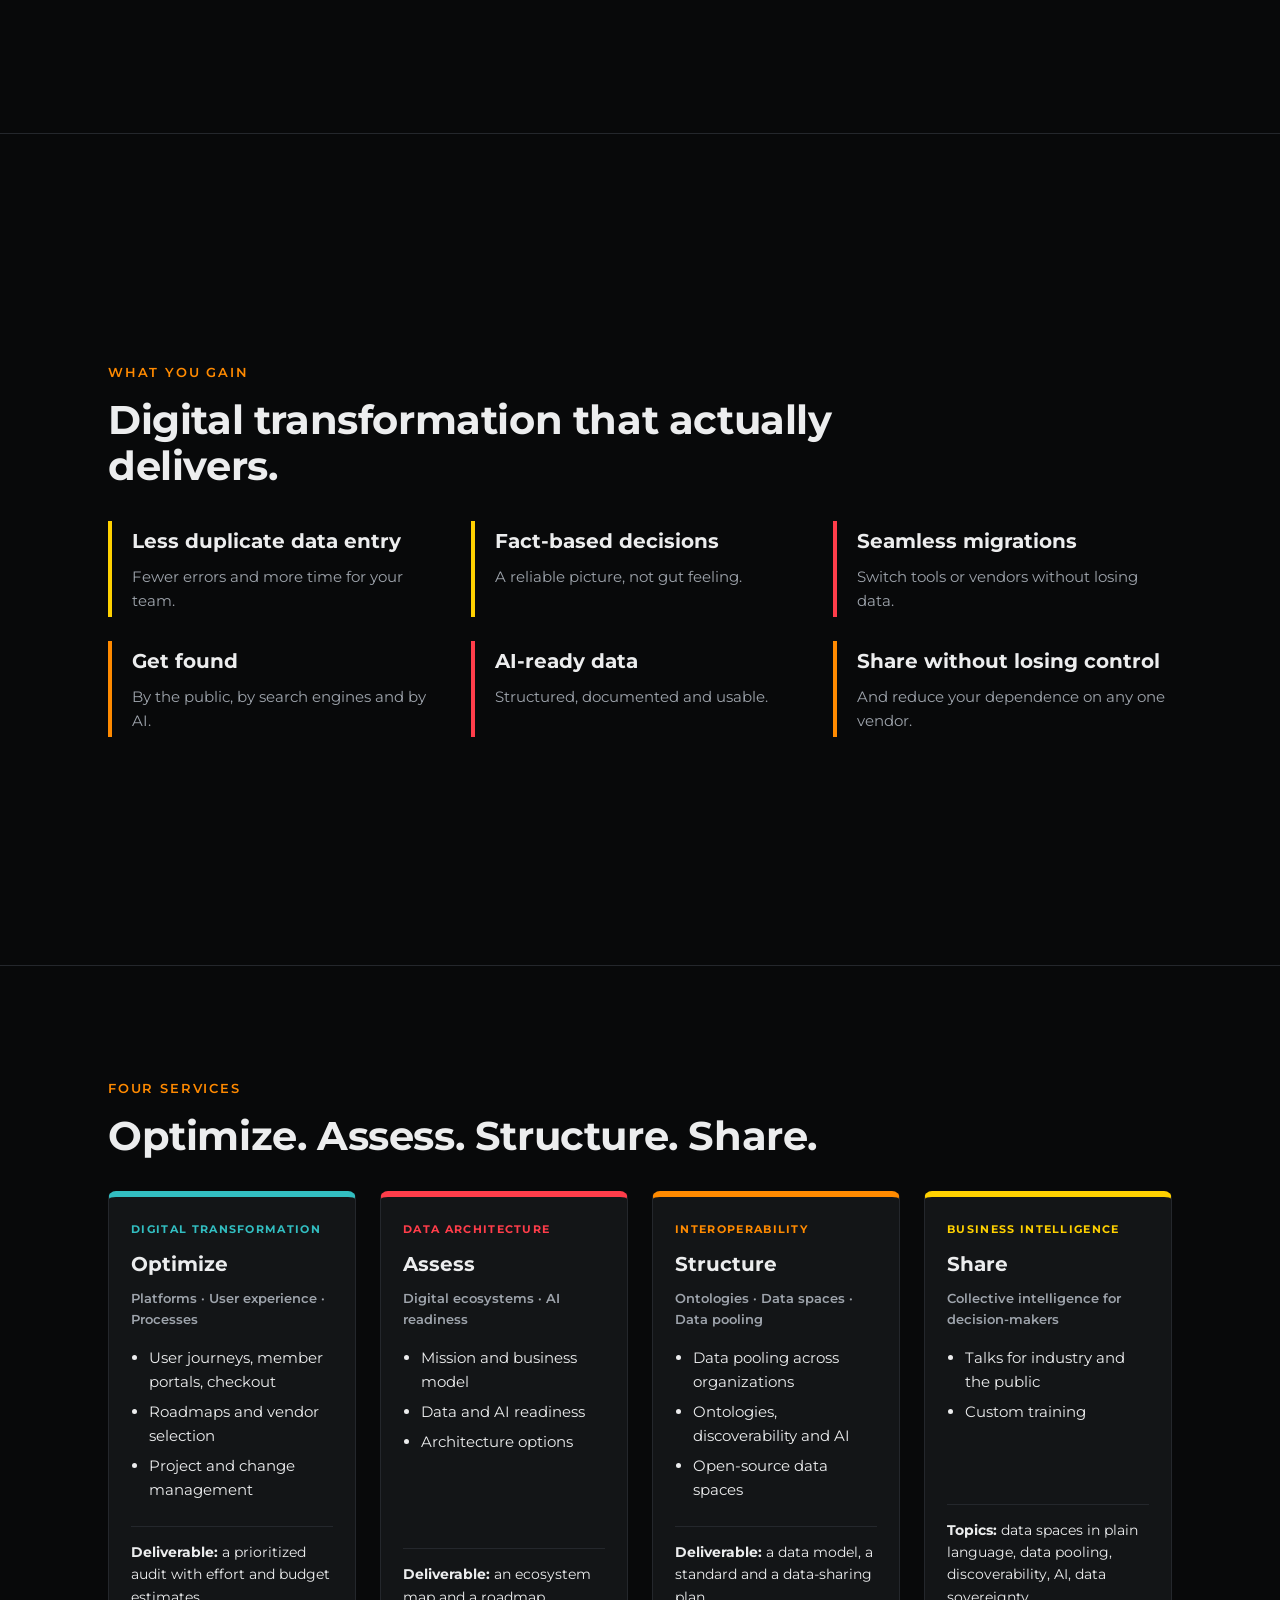
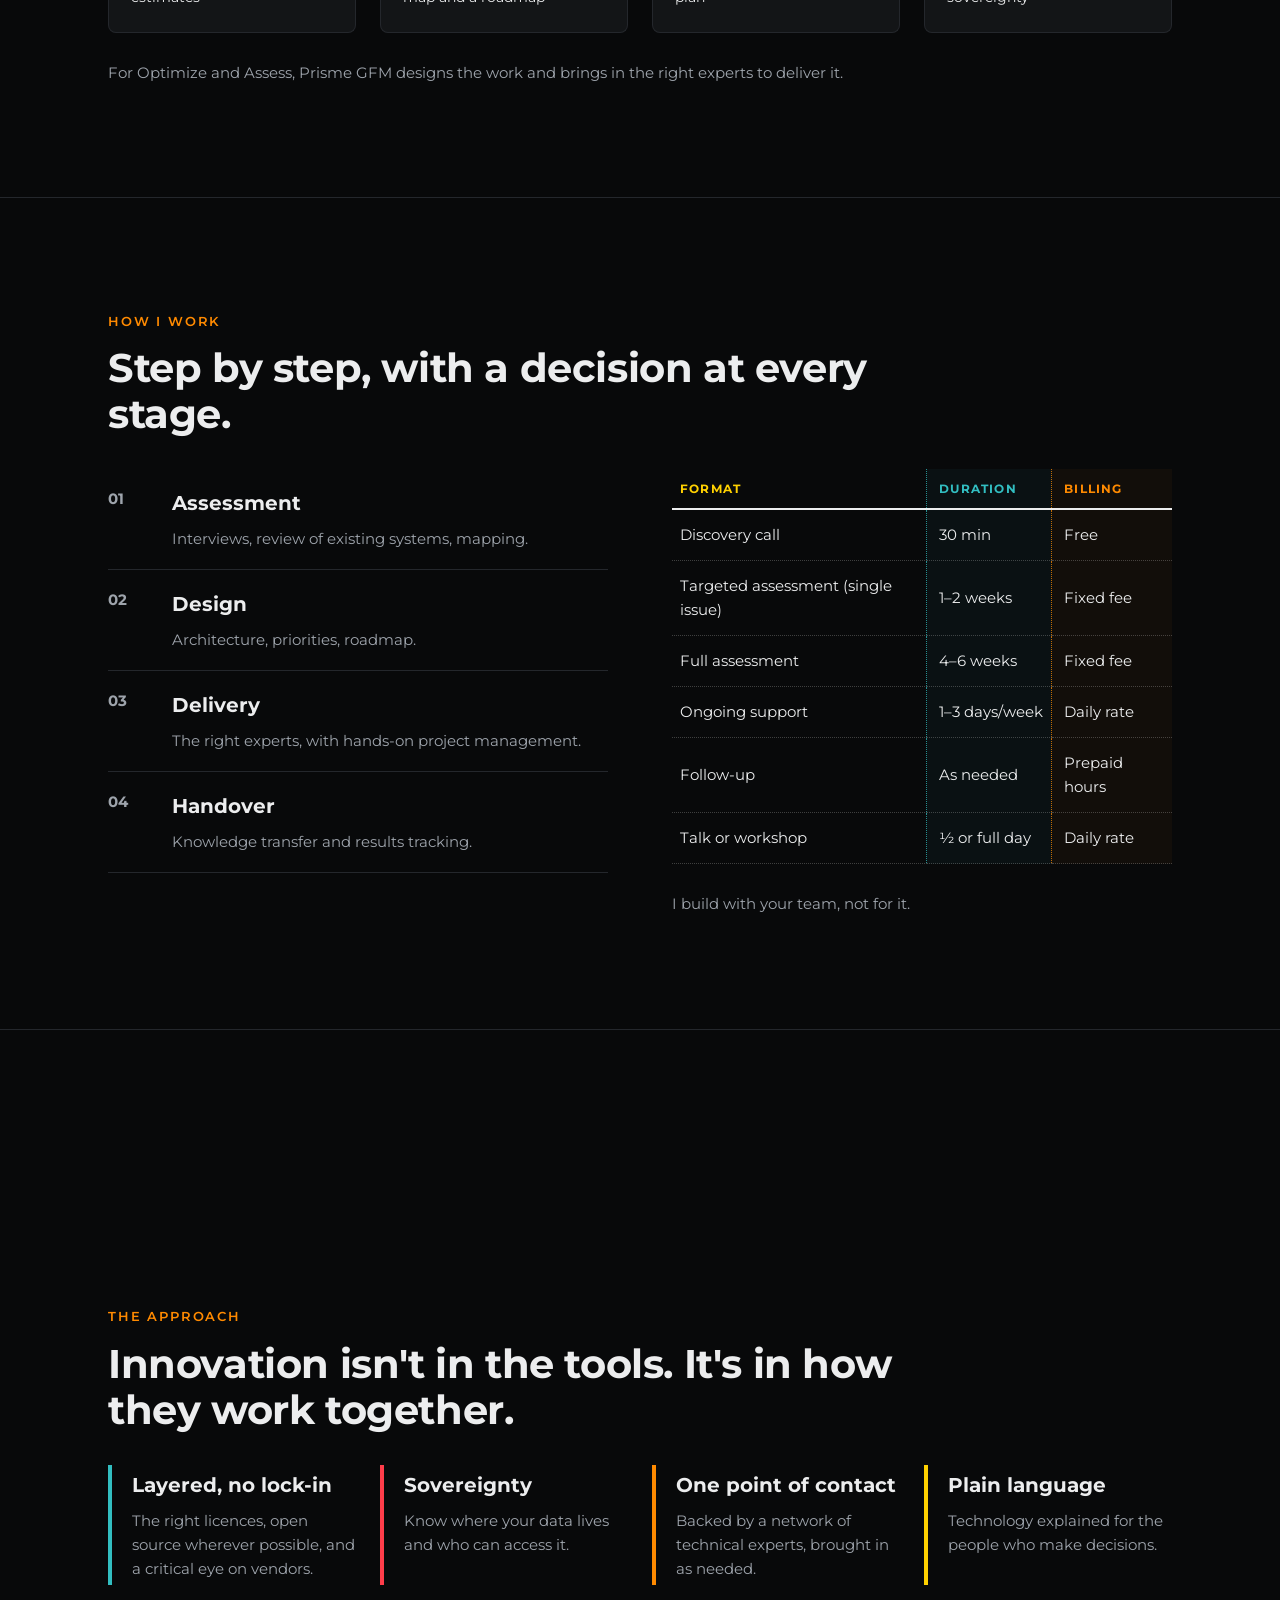
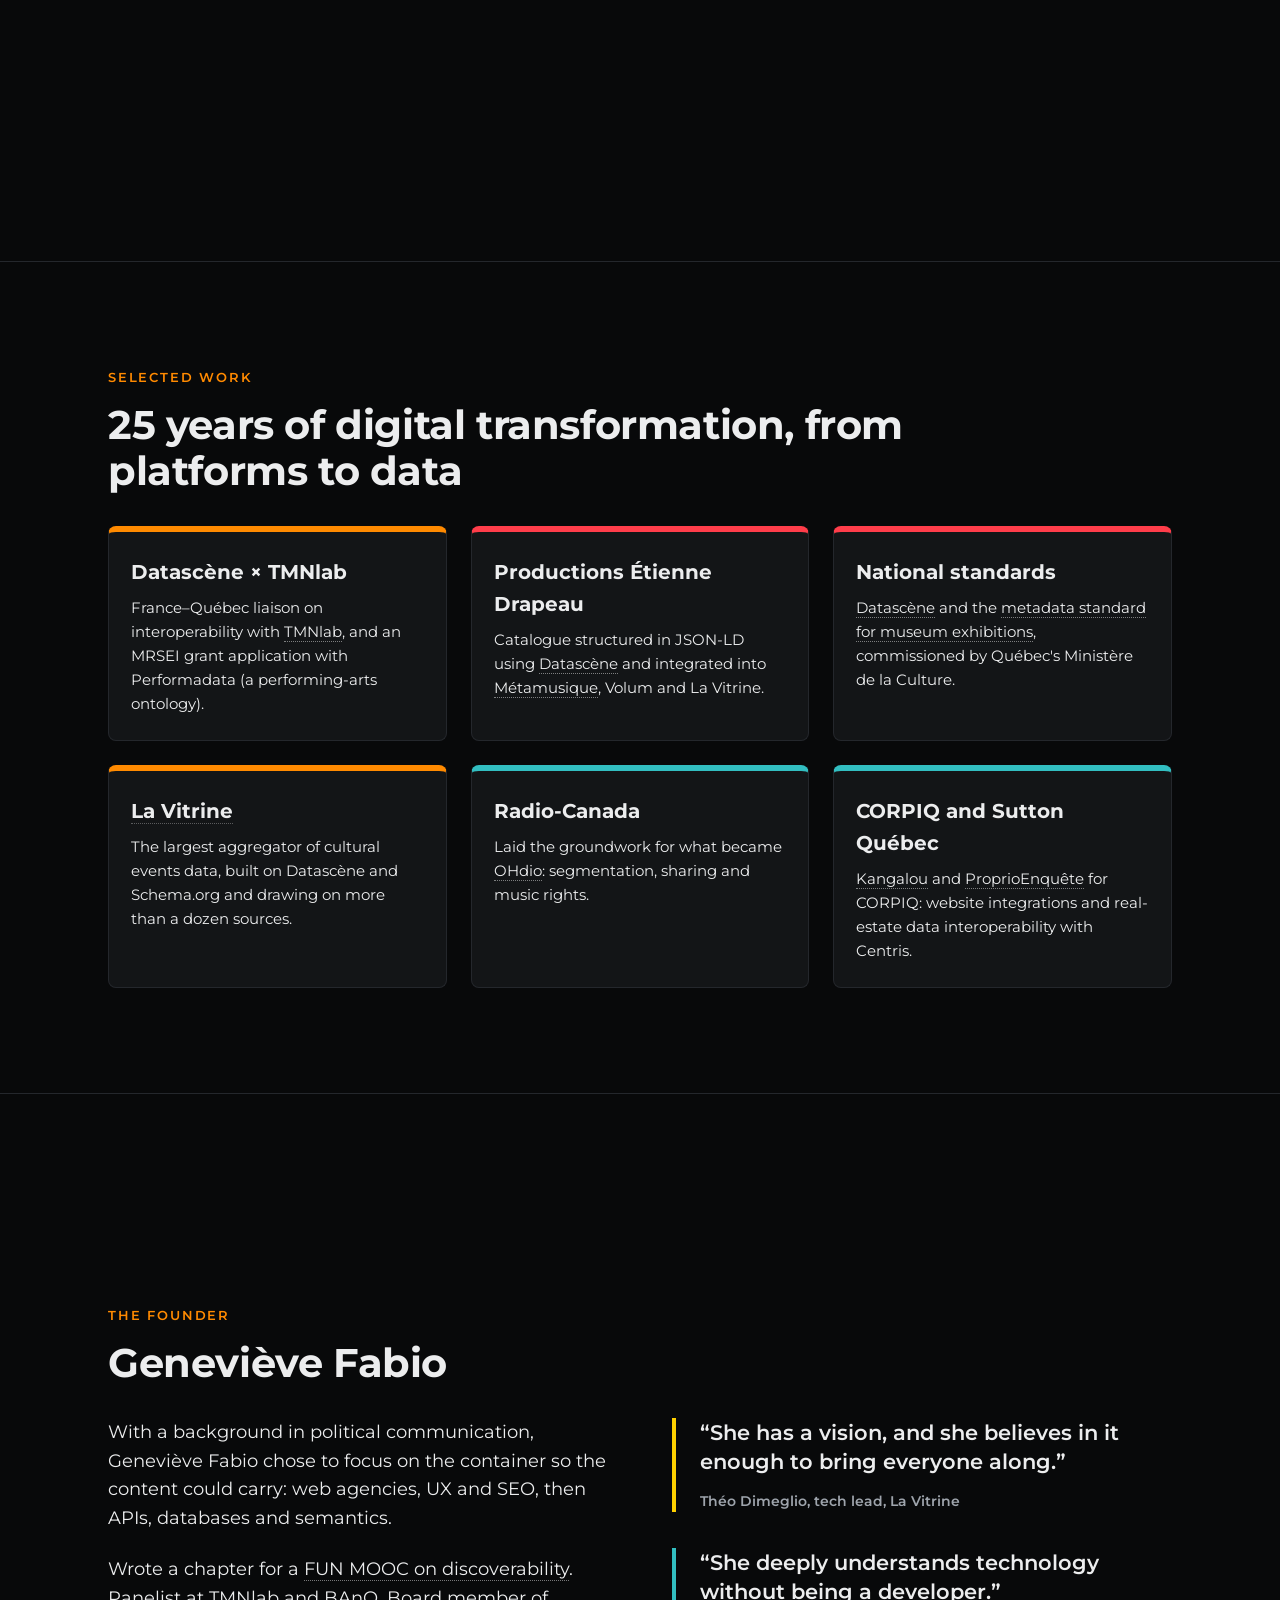
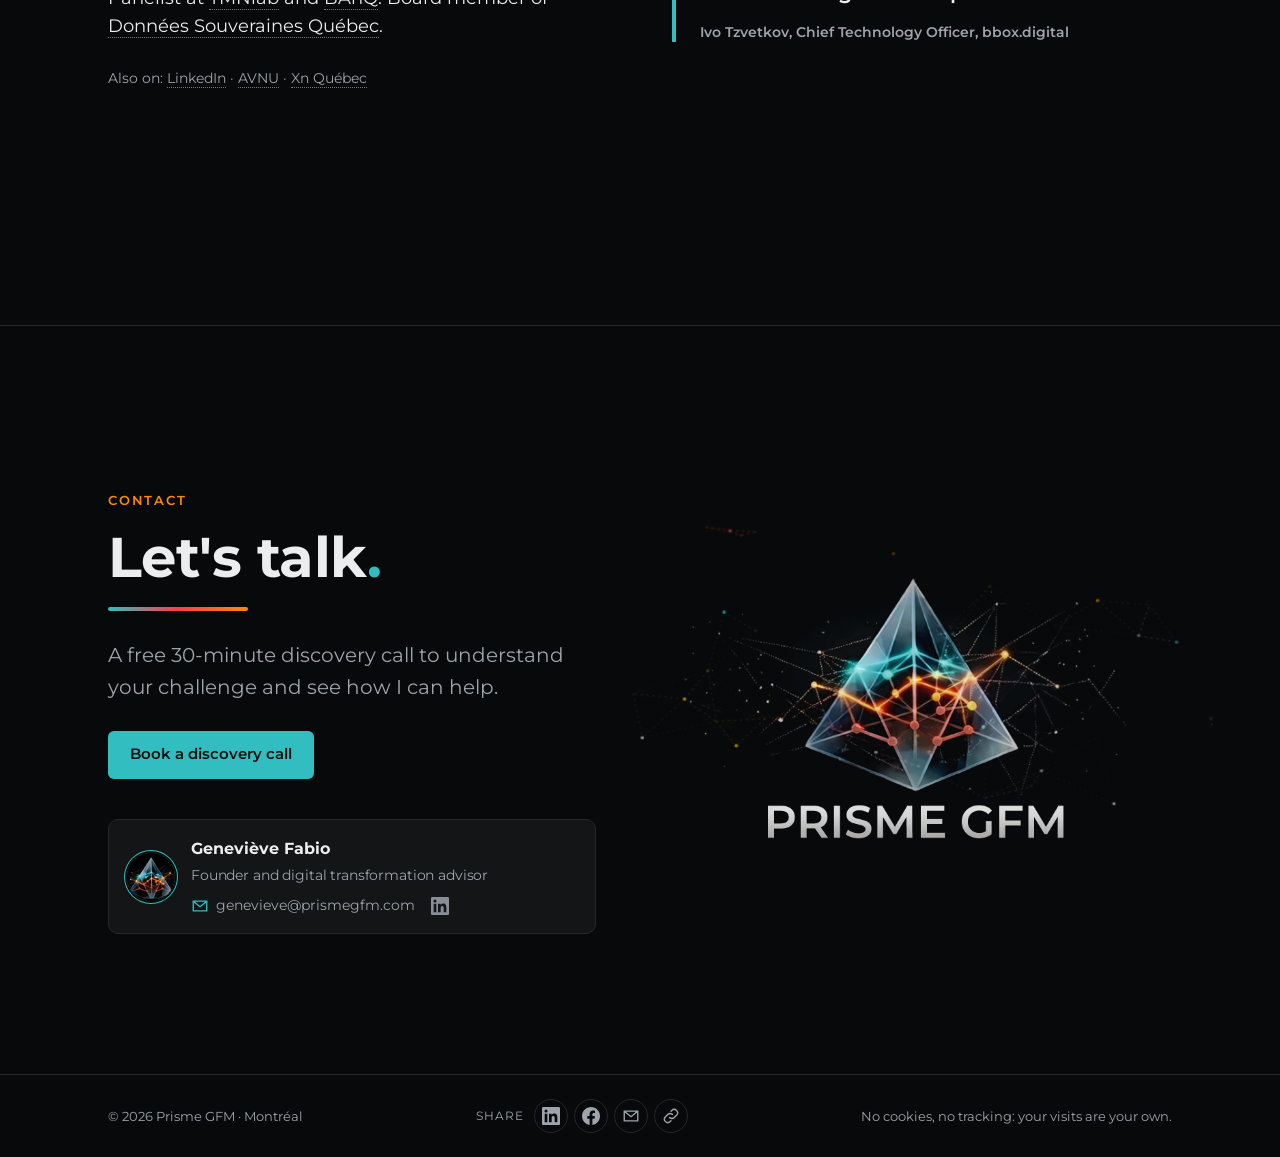
==== commit 9a24b948: "Ouverture en haut de page" ====
--- a/en/index.html
+++ b/en/index.html
@@ -33,10 +33,10 @@
 <meta name="twitter:image" content="https://prismegfm.com/assets/og-en.jpg">
 
 <link rel="preload" href="../assets/fonts/montserrat-latin-700-normal.woff2" as="font" type="font/woff2" crossorigin>
-<link rel="stylesheet" href="../assets/style.css?v=20261119a">
+<link rel="stylesheet" href="../assets/style.css?v=20261119c">
 <script type="application/ld+json">{"@context": "https://schema.org", "@graph": [{"@type": "ProfessionalService", "@id": "https://prismegfm.com/#org", "name": "Prisme GFM", "url": "https://prismegfm.com/", "slogan": "Structuring the unreadable", "description": "Where complexity becomes clear. Prisme GFM helps organizations navigate digital transformation: platforms, user journeys, processes and data. 25 years of experience, based in Montréal.", "logo": "https://prismegfm.com/assets/logo.jpg", "image": "https://prismegfm.com/assets/og-en.jpg", "email": "genevieve@prismegfm.com", "address": {"@type": "PostalAddress", "addressLocality": "Montréal", "addressRegion": "QC", "addressCountry": "CA"}, "areaServed": [{"@type": "AdministrativeArea", "name": "Québec"}, {"@type": "Country", "name": "Canada"}, {"@type": "Country", "name": "France"}], "knowsAbout": ["Digital transformation", "Data architecture", "Interoperability", "Business intelligence", "Data spaces", "Schema.org", "Ontologies", "Discoverability", "Open source"], "founder": {"@id": "https://prismegfm.com/#genevieve"}, "hasOfferCatalog": {"@type": "OfferCatalog", "name": "Four services", "itemListElement": [{"@type": "Offer", "itemOffered": {"@type": "Service", "name": "Optimize", "description": "Platforms · User experience · Processes"}}, {"@type": "Offer", "itemOffered": {"@type": "Service", "name": "Assess", "description": "Digital ecosystems · AI readiness"}}, {"@type": "Offer", "itemOffered": {"@type": "Service", "name": "Structure", "description": "Ontologies · Data spaces · Data pooling"}}, {"@type": "Offer", "itemOffered": {"@type": "Service", "name": "Share", "description": "Collective intelligence for decision-makers"}}]}}, {"@type": "WebPage", "@id": "https://prismegfm.com/en/#webpage", "url": "https://prismegfm.com/en/", "name": "Prisme GFM — Structuring the unreadable", "description": "Where complexity becomes clear. Prisme GFM helps organizations navigate digital transformation: platforms, user journeys, processes and data. 25 years of experience, based in Montréal.", "inLanguage": "en-CA", "about": {"@id": "https://prismegfm.com/#org"}, "author": {"@id": "https://prismegfm.com/#genevieve"}}, {"@type": "Person", "@id": "https://prismegfm.com/#genevieve", "name": "Geneviève Fabio", "jobTitle": "Founder and digital transformation advisor", "worksFor": {"@id": "https://prismegfm.com/#org"}, "email": "genevieve@prismegfm.com", "memberOf": {"@type": "Organization", "name": "Données Souveraines Québec", "url": "https://www.donneessouveraines.quebec/"}, "sameAs": ["https://www.linkedin.com/in/genevieve-fabio", "https://avnu.ca/personnes/genevieve-fabio", "https://www.xnquebec.co/membres/genevieve-fabio/"]}]}</script>
-<script src="../assets/hero.js?v=20261119a" defer></script>
-<script src="../assets/site.js?v=20261119a" defer></script>
+<script src="../assets/hero.js?v=20261119c" defer></script>
+<script src="../assets/site.js?v=20261119c" defer></script>
 </head>
 <body>
 <header><div class="wrap">
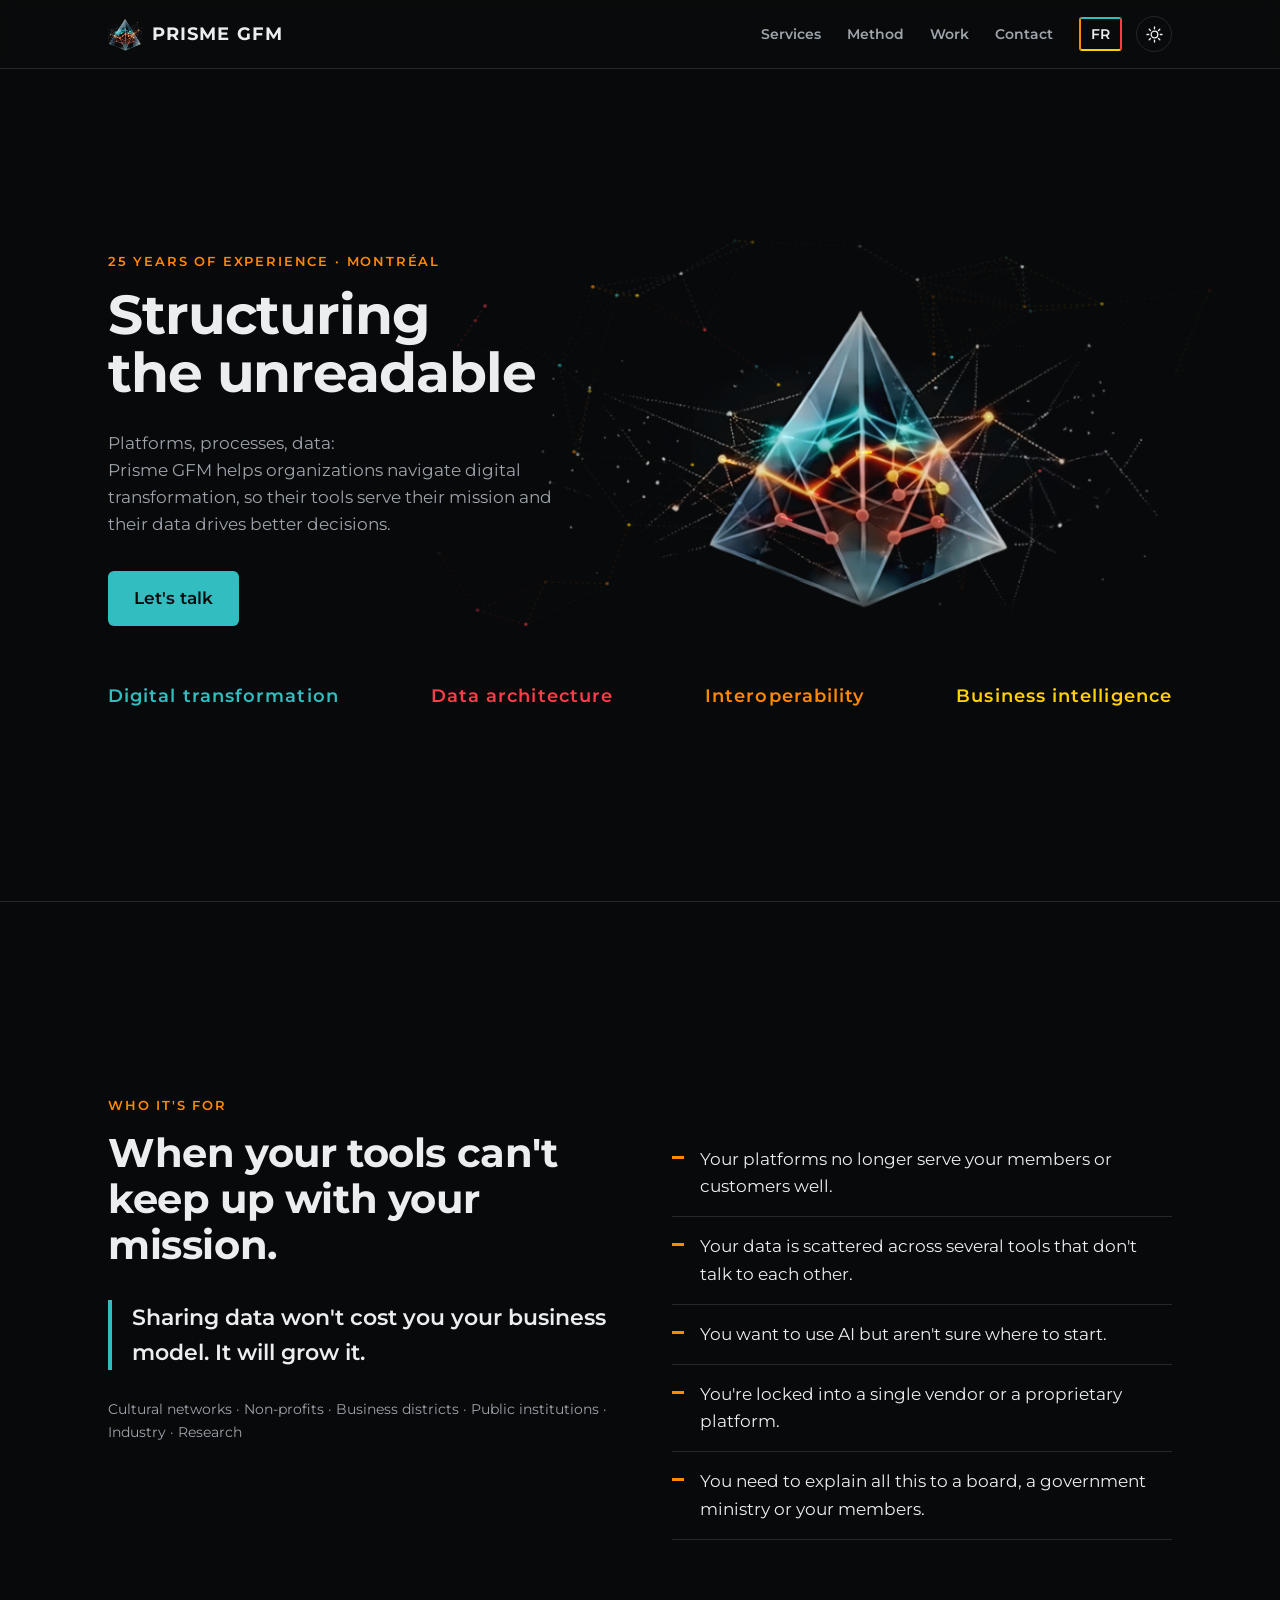
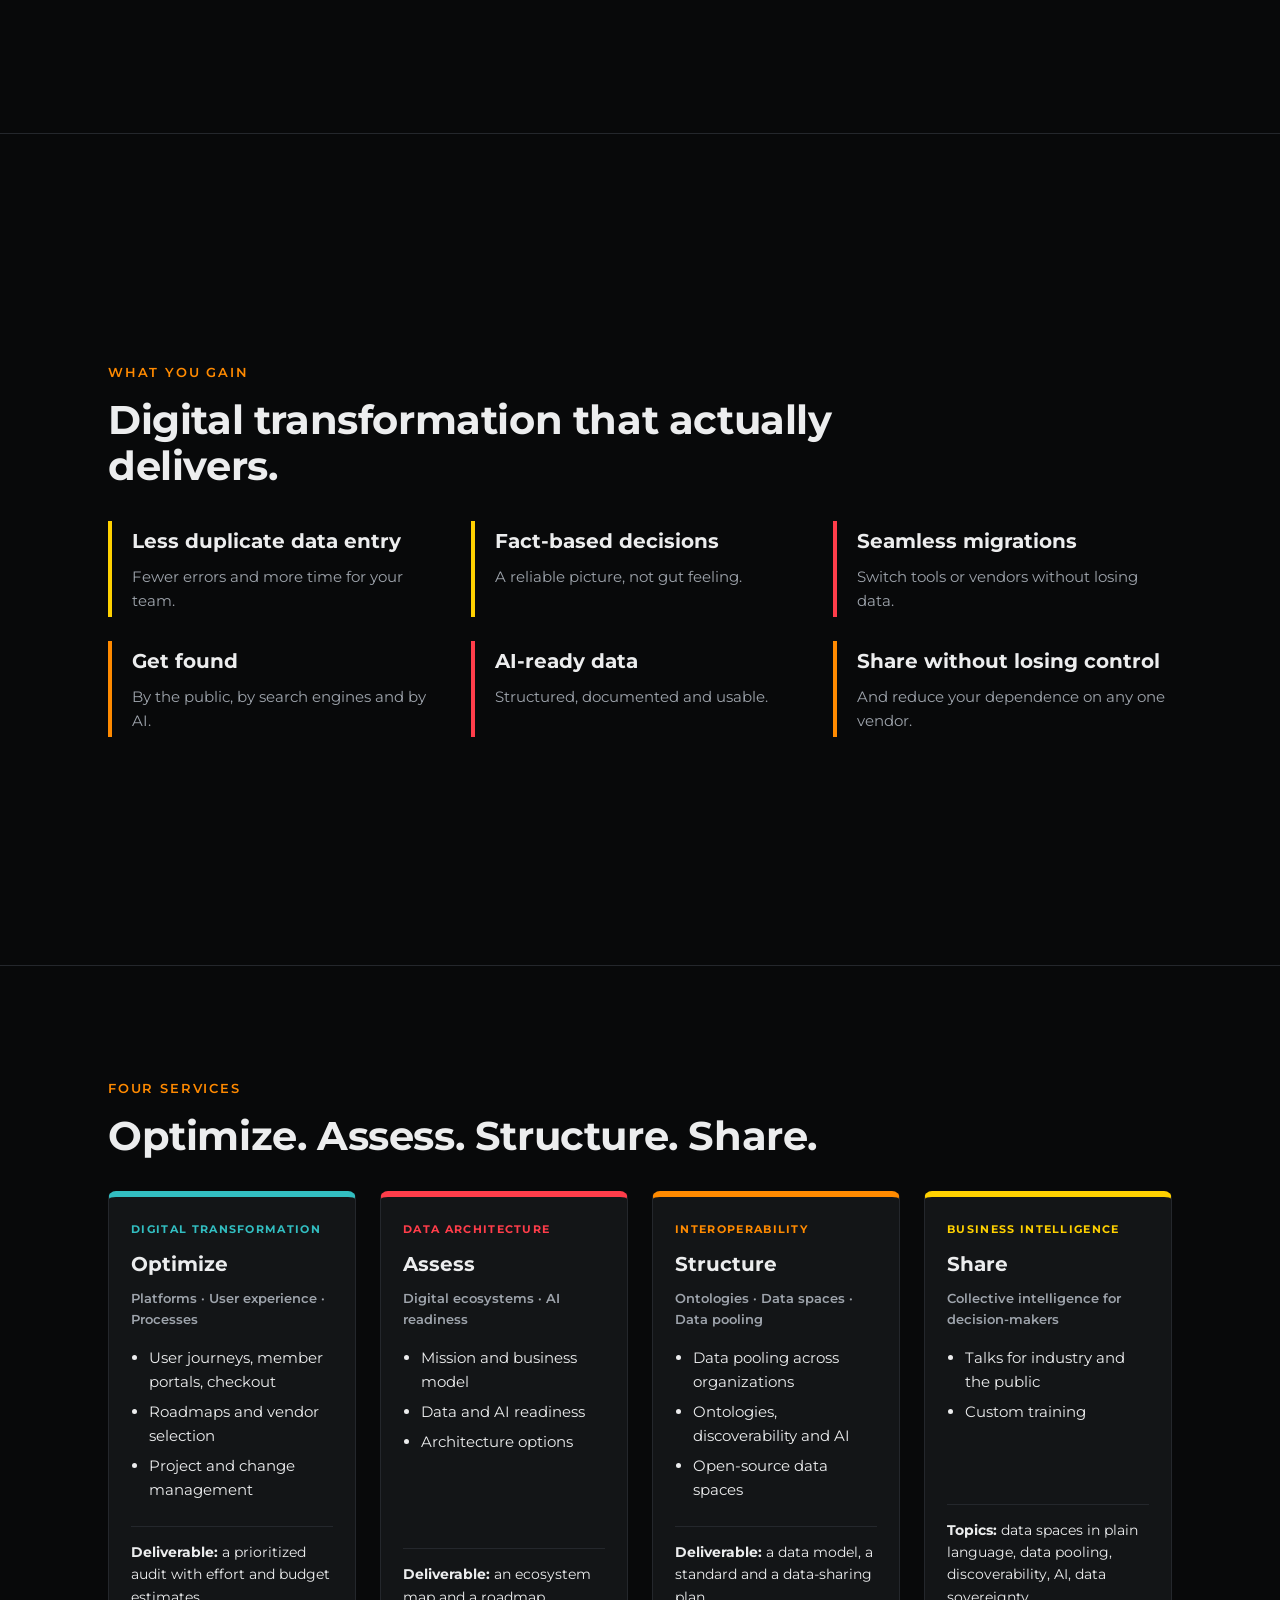
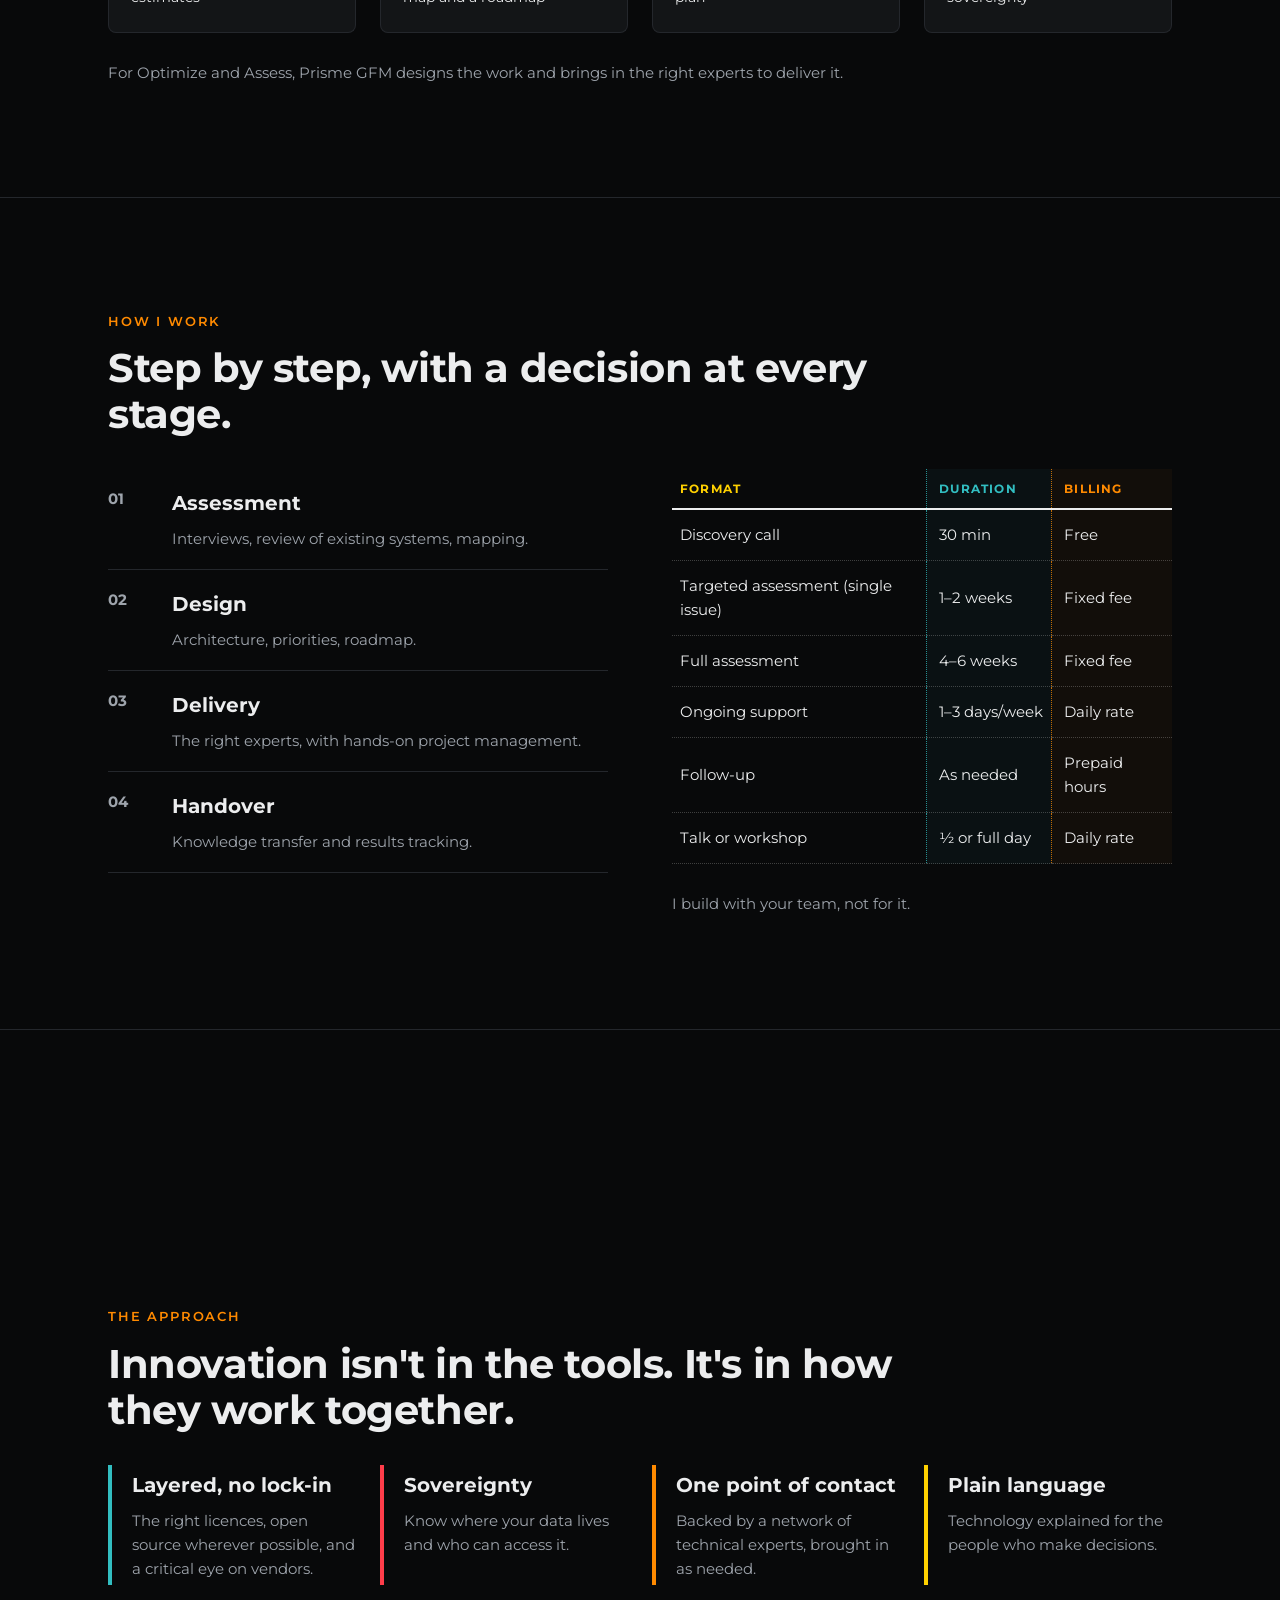
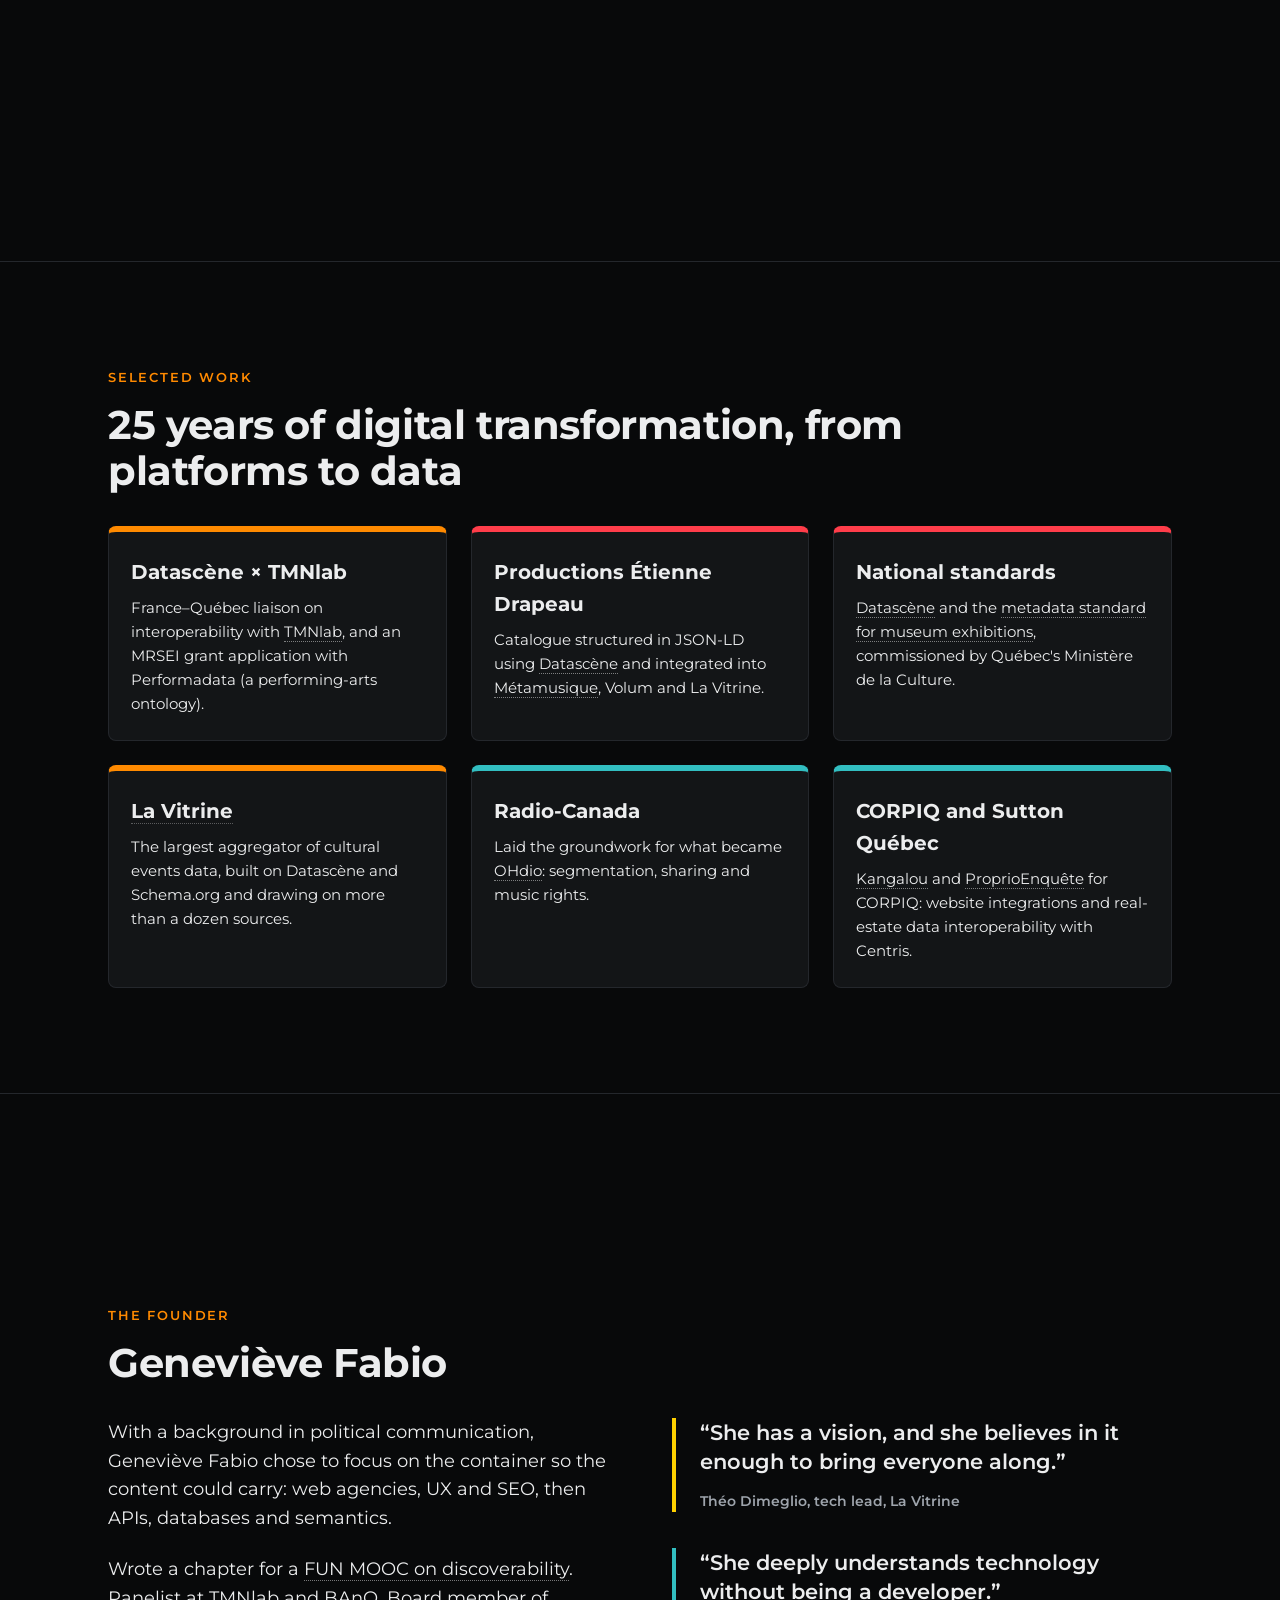
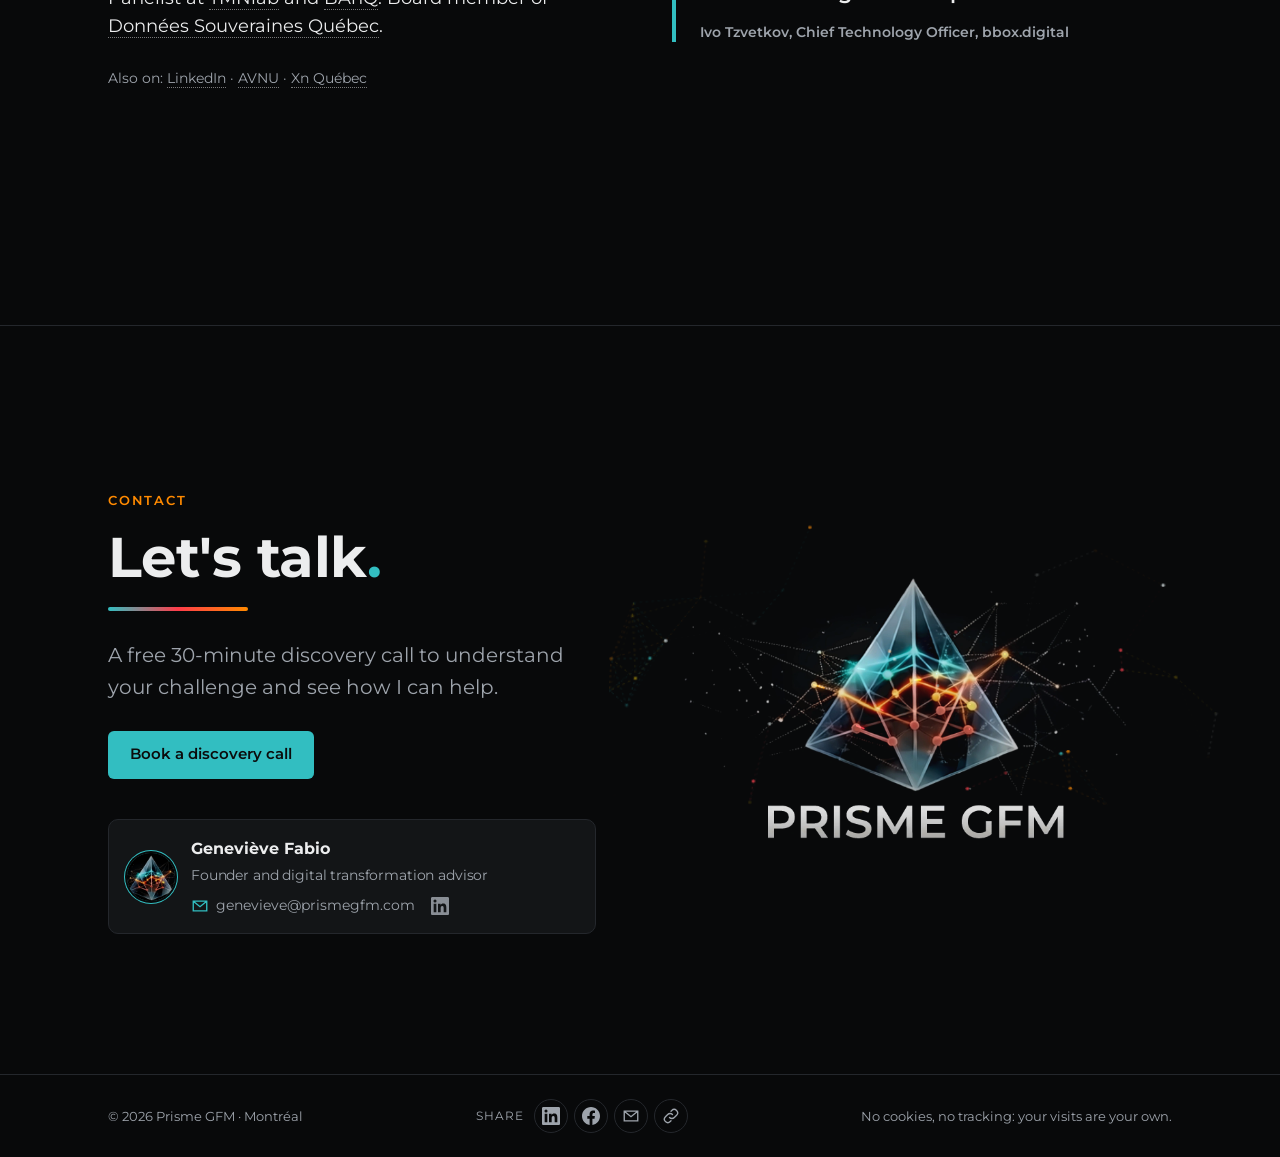
==== commit 07e0c382: "Mode clair" ====
--- a/en/index.html
+++ b/en/index.html
@@ -11,6 +11,7 @@
 <link rel="alternate" hreflang="x-default" href="https://prismegfm.com/">
 <meta name="author" content="Geneviève Fabio">
 <meta name="theme-color" content="#08090A">
+<script>try{if(localStorage.getItem("theme")==="light")document.documentElement.setAttribute("data-theme","light")}catch(e){}</script>
 <link rel="icon" type="image/png" sizes="32x32" href="../assets/favicon-32.png">
 <link rel="apple-touch-icon" href="../assets/apple-touch-icon.png">
 
@@ -33,14 +34,15 @@
 <meta name="twitter:image" content="https://prismegfm.com/assets/og-en.jpg">
 
 <link rel="preload" href="../assets/fonts/montserrat-latin-700-normal.woff2" as="font" type="font/woff2" crossorigin>
-<link rel="stylesheet" href="../assets/style.css?v=20261119c">
+<link rel="stylesheet" href="../assets/style.css?v=20261120h">
 <script type="application/ld+json">{"@context": "https://schema.org", "@graph": [{"@type": "ProfessionalService", "@id": "https://prismegfm.com/#org", "name": "Prisme GFM", "url": "https://prismegfm.com/", "slogan": "Structuring the unreadable", "description": "Where complexity becomes clear. Prisme GFM helps organizations navigate digital transformation: platforms, user journeys, processes and data. 25 years of experience, based in Montréal.", "logo": "https://prismegfm.com/assets/logo.jpg", "image": "https://prismegfm.com/assets/og-en.jpg", "email": "genevieve@prismegfm.com", "address": {"@type": "PostalAddress", "addressLocality": "Montréal", "addressRegion": "QC", "addressCountry": "CA"}, "areaServed": [{"@type": "AdministrativeArea", "name": "Québec"}, {"@type": "Country", "name": "Canada"}, {"@type": "Country", "name": "France"}], "knowsAbout": ["Digital transformation", "Data architecture", "Interoperability", "Business intelligence", "Data spaces", "Schema.org", "Ontologies", "Discoverability", "Open source"], "founder": {"@id": "https://prismegfm.com/#genevieve"}, "hasOfferCatalog": {"@type": "OfferCatalog", "name": "Four services", "itemListElement": [{"@type": "Offer", "itemOffered": {"@type": "Service", "name": "Optimize", "description": "Platforms · User experience · Processes"}}, {"@type": "Offer", "itemOffered": {"@type": "Service", "name": "Assess", "description": "Digital ecosystems · AI readiness"}}, {"@type": "Offer", "itemOffered": {"@type": "Service", "name": "Structure", "description": "Ontologies · Data spaces · Data pooling"}}, {"@type": "Offer", "itemOffered": {"@type": "Service", "name": "Share", "description": "Collective intelligence for decision-makers"}}]}}, {"@type": "WebPage", "@id": "https://prismegfm.com/en/#webpage", "url": "https://prismegfm.com/en/", "name": "Prisme GFM — Structuring the unreadable", "description": "Where complexity becomes clear. Prisme GFM helps organizations navigate digital transformation: platforms, user journeys, processes and data. 25 years of experience, based in Montréal.", "inLanguage": "en-CA", "about": {"@id": "https://prismegfm.com/#org"}, "author": {"@id": "https://prismegfm.com/#genevieve"}}, {"@type": "Person", "@id": "https://prismegfm.com/#genevieve", "name": "Geneviève Fabio", "jobTitle": "Founder and digital transformation advisor", "worksFor": {"@id": "https://prismegfm.com/#org"}, "email": "genevieve@prismegfm.com", "memberOf": {"@type": "Organization", "name": "Données Souveraines Québec", "url": "https://www.donneessouveraines.quebec/"}, "sameAs": ["https://www.linkedin.com/in/genevieve-fabio", "https://avnu.ca/personnes/genevieve-fabio", "https://www.xnquebec.co/membres/genevieve-fabio/"]}]}</script>
-<script src="../assets/hero.js?v=20261119c" defer></script>
-<script src="../assets/site.js?v=20261119c" defer></script>
+<script src="../assets/hero.js?v=20261120h" defer></script>
+<script src="../assets/site.js?v=20261120h" defer></script>
 </head>
 <body>
 <header><div class="wrap">
-<a class="brand" href="#top"><img src="../assets/mark.png" alt="" width="30" height="30"> PRISME GFM</a>
+<a class="brand" href="#top"><img class="dark-only" src="../assets/mark.png" alt="" width="30" height="30"><img class="light-only" src="../assets/mark-light.png" alt="" width="30" height="30"> PRISME GFM</a>
+<button class="theme-toggle" type="button" aria-pressed="true" aria-label="Switch between light and dark mode" title="Switch between light and dark mode"><svg class="sun" viewBox="0 0 24 24" width="19" height="19" aria-hidden="true"><circle cx="12" cy="12" r="4.2" fill="none" stroke="currentColor" stroke-width="1.7"/><path d="M12 2.5v2.2M12 19.3v2.2M2.5 12h2.2M19.3 12h2.2M5.3 5.3l1.6 1.6M17.1 17.1l1.6 1.6M5.3 18.7l1.6-1.6M17.1 6.9l1.6-1.6" stroke="currentColor" stroke-width="1.7" stroke-linecap="round"/></svg><svg class="moon-i" viewBox="0 0 24 24" width="18" height="18" aria-hidden="true"><path class="moon" d="M20.5 14.6A8.5 8.5 0 0 1 9.4 3.5a8.5 8.5 0 1 0 11.1 11.1z" stroke="currentColor" stroke-width="1.7" stroke-linejoin="round"/></svg></button>
 <button class="burger" type="button" aria-label="Menu" aria-expanded="false" aria-controls="menu"><span></span><span></span><span></span></button>
 <nav id="menu"><a href="#offres">Services</a><a href="#methode">Method</a><a href="#realisations">Work</a><a href="#contact">Contact</a><a class="lang" href="../" hreflang="fr" lang="fr">FR</a><div class="share share-menu" data-url="https://prismegfm.com/en/" data-title="Prisme GFM — Structuring the unreadable"><span class="share-label">Share</span><a class="sh" target="_blank" rel="noopener" href="https://www.linkedin.com/sharing/share-offsite/?url=https%3A%2F%2Fprismegfm.com%2Fen%2F" aria-label="LinkedIn" title="LinkedIn"><svg viewBox="0 0 24 24" width="18" height="18" aria-hidden="true"><path fill="currentColor" d="M20.45 20.45h-3.56v-5.57c0-1.33-.02-3.04-1.85-3.04-1.85 0-2.14 1.45-2.14 2.94v5.67H9.35V9h3.41v1.56h.05c.48-.9 1.64-1.85 3.37-1.85 3.6 0 4.27 2.37 4.27 5.46v6.28zM5.34 7.43a2.06 2.06 0 1 1 0-4.13 2.06 2.06 0 0 1 0 4.13zM7.12 20.45H3.56V9h3.56v11.45zM22.22 0H1.77C.79 0 0 .77 0 1.73v20.54C0 23.23.79 24 1.77 24h20.45c.98 0 1.78-.77 1.78-1.73V1.73C24 .77 23.2 0 22.22 0z"/></svg></a><a class="sh" target="_blank" rel="noopener" href="https://www.facebook.com/sharer/sharer.php?u=https%3A%2F%2Fprismegfm.com%2Fen%2F" aria-label="Facebook" title="Facebook"><svg viewBox="0 0 24 24" width="18" height="18" aria-hidden="true"><path fill="currentColor" d="M24 12.07C24 5.4 18.63 0 12 0S0 5.4 0 12.07C0 18.1 4.39 23.1 10.13 24v-8.44H7.08v-3.49h3.05V9.41c0-3.02 1.79-4.69 4.53-4.69 1.31 0 2.68.23 2.68.23v2.97h-1.51c-1.49 0-1.96.93-1.96 1.89v2.26h3.33l-.53 3.49h-2.8V24C19.61 23.1 24 18.1 24 12.07z"/></svg></a><a class="sh" href="mailto:?subject=Prisme%20GFM%20%E2%80%94%20Structuring%20the%20unreadable&amp;body=https%3A%2F%2Fprismegfm.com%2Fen%2F" aria-label="Share by email" title="Share by email"><svg viewBox="0 0 24 24" width="18" height="18" aria-hidden="true"><path fill="none" stroke="currentColor" stroke-width="1.8" d="M3 5.5h18v13H3z M3.5 6l8.5 7 8.5-7"/></svg></a><button class="sh copy" type="button" aria-label="Copy link" title="Copy link" data-done="Link copied"><svg viewBox="0 0 24 24" width="18" height="18" aria-hidden="true"><path fill="none" stroke="currentColor" stroke-width="1.8" stroke-linecap="round" d="M10 14a4.5 4.5 0 0 0 6.4 0l3-3a4.5 4.5 0 0 0-6.4-6.4l-1 1M14 10a4.5 4.5 0 0 0-6.4 0l-3 3a4.5 4.5 0 0 0 6.4 6.4l1-1"/></svg></button><button class="sh native" type="button" aria-label="Share" title="Share" hidden><svg viewBox="0 0 24 24" width="18" height="18" aria-hidden="true"><path fill="none" stroke="currentColor" stroke-width="1.8" stroke-linecap="round" stroke-linejoin="round" d="M12 3v12M7 8l5-5 5 5M5 13v7h14v-7"/></svg></button></div></nav>
 </div></header>
@@ -54,7 +56,7 @@
 <a class="btn" href="#contact">Let's talk</a>
 </div>
 <div class="prism-col">
-<div class="logo-stage prism-only" data-h="375"><picture><source srcset="../assets/prism.webp" type="image/webp"><img src="../assets/prism.jpg" alt="Prisme GFM logo" width="750" height="375" fetchpriority="high"></picture></div>
+<div class="logo-stage prism-only" data-h="375"><picture class="dark-only"><source srcset="../assets/prism.webp" type="image/webp"><img src="../assets/prism.jpg" alt="Prisme GFM logo" width="750" height="375" fetchpriority="high"></picture><img class="light-only" src="../assets/prism-light.webp" alt="Prisme GFM logo" width="750" height="375" loading="lazy"></div>
 </div>
 <ul class="words"><li class="b">Digital transformation</li><li class="r">Data architecture</li><li class="o">Interoperability</li><li class="j">Business intelligence</li></ul>
 </div></section>
@@ -118,7 +120,7 @@
 <a class="btn" href="https://calendar.app.google/EaZ8aq1sveLhj51Y9" target="_blank" rel="noopener">Book a discovery call</a>
 <div class="spacer" aria-hidden="true"></div>
 <div class="me">
-<img class="me-mark" src="../assets/mark.png" alt="" width="48" height="48">
+<img class="me-mark dark-only" src="../assets/mark.png" alt="" width="48" height="48"><img class="me-mark light-only" src="../assets/mark-light.png" alt="" width="48" height="48">
 <div>
 <p class="me-name">Geneviève Fabio</p>
 <p class="role"><span>Founder and</span> <span>digital transformation advisor</span></p>
@@ -126,7 +128,7 @@
 <a class="li" href="https://www.linkedin.com/in/genevieve-fabio" aria-label="Geneviève Fabio on LinkedIn" title="LinkedIn"><svg viewBox="0 0 24 24" width="18" height="18" aria-hidden="true"><path fill="currentColor" d="M20.45 20.45h-3.56v-5.57c0-1.33-.02-3.04-1.85-3.04-1.85 0-2.14 1.45-2.14 2.94v5.67H9.35V9h3.41v1.56h.05c.48-.9 1.64-1.85 3.37-1.85 3.6 0 4.27 2.37 4.27 5.46v6.28zM5.34 7.43a2.06 2.06 0 1 1 0-4.13 2.06 2.06 0 0 1 0 4.13zM7.12 20.45H3.56V9h3.56v11.45zM22.22 0H1.77C.79 0 0 .77 0 1.73v20.54C0 23.23.79 24 1.77 24h20.45c.98 0 1.78-.77 1.78-1.73V1.73C24 .77 23.2 0 22.22 0z"/></svg></a></p>
 </div>
 </div></div>
-<div class="logo-stage"><img src="../assets/logo.webp" alt="" width="750" height="498" loading="lazy"></div>
+<div class="logo-stage"><img class="dark-only" src="../assets/logo.webp" alt="" width="750" height="498" loading="lazy"><img class="light-only" src="../assets/logo-light.webp" alt="" width="750" height="498" loading="lazy"></div>
 </div>
 <footer><div class="wrap"><span>© 2026 Prisme GFM · Montréal</span><div class="share" data-url="https://prismegfm.com/en/" data-title="Prisme GFM — Structuring the unreadable"><span class="share-label">Share</span><a class="sh" target="_blank" rel="noopener" href="https://www.linkedin.com/sharing/share-offsite/?url=https%3A%2F%2Fprismegfm.com%2Fen%2F" aria-label="LinkedIn" title="LinkedIn"><svg viewBox="0 0 24 24" width="18" height="18" aria-hidden="true"><path fill="currentColor" d="M20.45 20.45h-3.56v-5.57c0-1.33-.02-3.04-1.85-3.04-1.85 0-2.14 1.45-2.14 2.94v5.67H9.35V9h3.41v1.56h.05c.48-.9 1.64-1.85 3.37-1.85 3.6 0 4.27 2.37 4.27 5.46v6.28zM5.34 7.43a2.06 2.06 0 1 1 0-4.13 2.06 2.06 0 0 1 0 4.13zM7.12 20.45H3.56V9h3.56v11.45zM22.22 0H1.77C.79 0 0 .77 0 1.73v20.54C0 23.23.79 24 1.77 24h20.45c.98 0 1.78-.77 1.78-1.73V1.73C24 .77 23.2 0 22.22 0z"/></svg></a><a class="sh" target="_blank" rel="noopener" href="https://www.facebook.com/sharer/sharer.php?u=https%3A%2F%2Fprismegfm.com%2Fen%2F" aria-label="Facebook" title="Facebook"><svg viewBox="0 0 24 24" width="18" height="18" aria-hidden="true"><path fill="currentColor" d="M24 12.07C24 5.4 18.63 0 12 0S0 5.4 0 12.07C0 18.1 4.39 23.1 10.13 24v-8.44H7.08v-3.49h3.05V9.41c0-3.02 1.79-4.69 4.53-4.69 1.31 0 2.68.23 2.68.23v2.97h-1.51c-1.49 0-1.96.93-1.96 1.89v2.26h3.33l-.53 3.49h-2.8V24C19.61 23.1 24 18.1 24 12.07z"/></svg></a><a class="sh" href="mailto:?subject=Prisme%20GFM%20%E2%80%94%20Structuring%20the%20unreadable&amp;body=https%3A%2F%2Fprismegfm.com%2Fen%2F" aria-label="Share by email" title="Share by email"><svg viewBox="0 0 24 24" width="18" height="18" aria-hidden="true"><path fill="none" stroke="currentColor" stroke-width="1.8" d="M3 5.5h18v13H3z M3.5 6l8.5 7 8.5-7"/></svg></a><button class="sh copy" type="button" aria-label="Copy link" title="Copy link" data-done="Link copied"><svg viewBox="0 0 24 24" width="18" height="18" aria-hidden="true"><path fill="none" stroke="currentColor" stroke-width="1.8" stroke-linecap="round" d="M10 14a4.5 4.5 0 0 0 6.4 0l3-3a4.5 4.5 0 0 0-6.4-6.4l-1 1M14 10a4.5 4.5 0 0 0-6.4 0l-3 3a4.5 4.5 0 0 0 6.4 6.4l1-1"/></svg></button><button class="sh native" type="button" aria-label="Share" title="Share" hidden><svg viewBox="0 0 24 24" width="18" height="18" aria-hidden="true"><path fill="none" stroke="currentColor" stroke-width="1.8" stroke-linecap="round" stroke-linejoin="round" d="M12 3v12M7 8l5-5 5 5M5 13v7h14v-7"/></svg></button></div><span>No cookies, no tracking:<br class="m"> your visits are your own.</span></div></footer>
 </section>
--- a/assets/style.css
+++ b/assets/style.css
@@ -4,7 +4,7 @@
 
 :root{
   --bleu:#32BEC1; --rouge:#FF3D4A; --orange:#FF8A00; --jaune:#FFD100;
-  --encre:#ECEDEE; --gris:#9EA4AC; --ligne:#24272C; --fond:#08090A; --carte:#131517;
+  --encre:#ECEDEE; --gris:#9EA4AC; --ligne:#24272C; --fond:#08090A; --carte:#131517; --entete:rgba(11,12,12,.9);
 }
 *{box-sizing:border-box;margin:0;padding:0}
 html{color-scheme:dark;scroll-padding-top:68px}
@@ -21,7 +21,7 @@
 p.lead{font-size:20px;color:var(--gris);max-width:640px}
 
 /* En-tête */
-header{position:sticky;top:0;z-index:10;background:rgba(11,12,12,.9);backdrop-filter:blur(6px);border-bottom:1px solid var(--ligne)}
+header{position:sticky;top:0;z-index:10;background:var(--entete);backdrop-filter:blur(6px);border-bottom:1px solid var(--ligne)}
 header .wrap{display:flex;align-items:center;justify-content:space-between;height:68px}
 .brand{font-weight:700;font-size:18px;letter-spacing:.06em;text-decoration:none;display:flex;align-items:center;gap:10px}
 .brand img{width:30px;height:30px;border-radius:4px}
@@ -149,7 +149,7 @@
 @media(max-width:820px){
  .burger{display:block}
  .brand{font-size:16px}
- nav{position:fixed;top:68px;left:0;right:0;bottom:0;background:#08090A;flex-direction:column;align-items:center;justify-content:center;gap:34px;font-size:22px;opacity:0;visibility:hidden;transition:opacity .25s,visibility .25s}
+ nav{position:fixed;top:68px;left:0;right:0;bottom:0;background:var(--fond);flex-direction:column;align-items:center;justify-content:center;gap:34px;font-size:22px;opacity:0;visibility:hidden;transition:opacity .25s,visibility .25s}
  nav a:not(.lang){display:block;color:var(--encre)}
  nav .lang{font-size:16px;padding:8px 18px}
  body.menu-open nav{opacity:1;visibility:visible}
@@ -163,7 +163,7 @@
  .hero .logo-stage.prism-only{width:118%;max-width:none;margin:0 -9%}
  .hero .words{gap:22px 16px;margin-top:20px}
 }
-@media(max-width:820px){header{backdrop-filter:none;-webkit-backdrop-filter:none;background:#08090A}}
+@media(max-width:820px){header{backdrop-filter:none;-webkit-backdrop-filter:none;background:var(--fond)}}
 
 /* Dernier pli : contact + pied de page visibles ensemble */
 .contact{flex-direction:column;justify-content:center;padding-bottom:0}
@@ -346,3 +346,51 @@
 .card h3 a.ext{border-bottom-color:rgba(255,255,255,.3)}
 
 .profiles{font-size:14px;color:var(--gris)}
+
+/* ===== Mode clair (lune éteinte) ===== */
+.theme-toggle{display:inline-flex;align-items:center;justify-content:center;width:36px;height:36px;margin-left:14px;border-radius:50%;border:.5px solid var(--ligne);background:none;color:var(--encre);cursor:pointer;transition:color .2s,border-color .2s}
+.theme-toggle:hover{color:var(--jaune);border-color:var(--jaune)}
+@media(max-width:820px){.theme-toggle{margin-left:auto;margin-right:12px}}
+html[data-theme="light"]{
+  color-scheme:light;
+  --encre:#16181C; --gris:#5B616A; --ligne:#E7E8EA; --fond:#FFFFFF; --carte:#F7F8F9; --entete:rgba(255,255,255,.92);
+  --bleu:#1A8C8F; --rouge:#D9303C; --orange:#C96400; --jaune:#A88400;
+}
+html[data-theme="light"] .btn{color:#FFFFFF}
+html[data-theme="light"] .btn:hover{background:#147376}
+/* Logo : inversé pour fond clair (le noir devient blanc, les couleurs restent) */
+html[data-theme="light"] .me-mark{box-shadow:0 0 0 2px var(--fond),0 0 0 3px var(--bleu)}
+html[data-theme="light"] blockquote{color:var(--encre)}
+html[data-theme="light"] a.ext{border-bottom-color:rgba(0,0,0,.35)}
+html[data-theme="light"] #methode td{border-bottom-color:rgba(0,0,0,.15)}
+html[data-theme="light"] .sh.copy.ok::after{background:#fff}
+header .wrap .brand{order:1;margin-right:auto}
+header .wrap nav{order:2}
+header .wrap .theme-toggle{order:3}
+header .wrap .burger{order:4}
+@media(max-width:820px){header .wrap .theme-toggle{margin:0 10px 0 0}}
+
+/* Logos : version sombre / version claire */
+.light-only{display:none!important}
+html[data-theme="light"] .dark-only{display:none!important}
+html[data-theme="light"] .light-only{display:block!important}
+html[data-theme="light"] .brand img.light-only{display:inline-block!important}
+html[data-theme="light"] .logo-stage img.light-only{mix-blend-mode:multiply;animation:none;width:100%;height:100%}
+html[data-theme="light"] .me-mark.light-only{background:var(--fond)}
+/* Icône : soleil en mode sombre (pour passer au clair), lune en mode clair */
+.theme-toggle .moon{fill:currentColor}
+.theme-toggle .moon-i{display:none}
+html[data-theme="light"] .theme-toggle .sun{display:none}
+html[data-theme="light"] .theme-toggle .moon-i{display:block}
+html[data-theme="light"] .brand img.light-only,html[data-theme="light"] .me-mark.light-only{mix-blend-mode:multiply}
+
+/* Animation plus punchy en mode clair */
+html[data-theme="light"] .constellation{mix-blend-mode:normal;opacity:1}
+html[data-theme="light"] .logo-fx{mix-blend-mode:normal;filter:saturate(1.5)}
+html[data-theme="light"] .spark circle:first-child{r:10px;opacity:.95}
+html[data-theme="light"] .spark circle:last-child{r:3px}
+html[data-theme="light"] .signal{stroke-width:3.4;filter:drop-shadow(0 0 3px currentColor) drop-shadow(0 0 6px currentColor)}
+/* Icône du menu : prisme net, sans pastille */
+.brand img{width:34px!important;height:34px!important;border-radius:0;object-fit:contain}
+html[data-theme="light"] .brand img.light-only{mix-blend-mode:multiply}
+.brand img.dark-only{mix-blend-mode:screen}
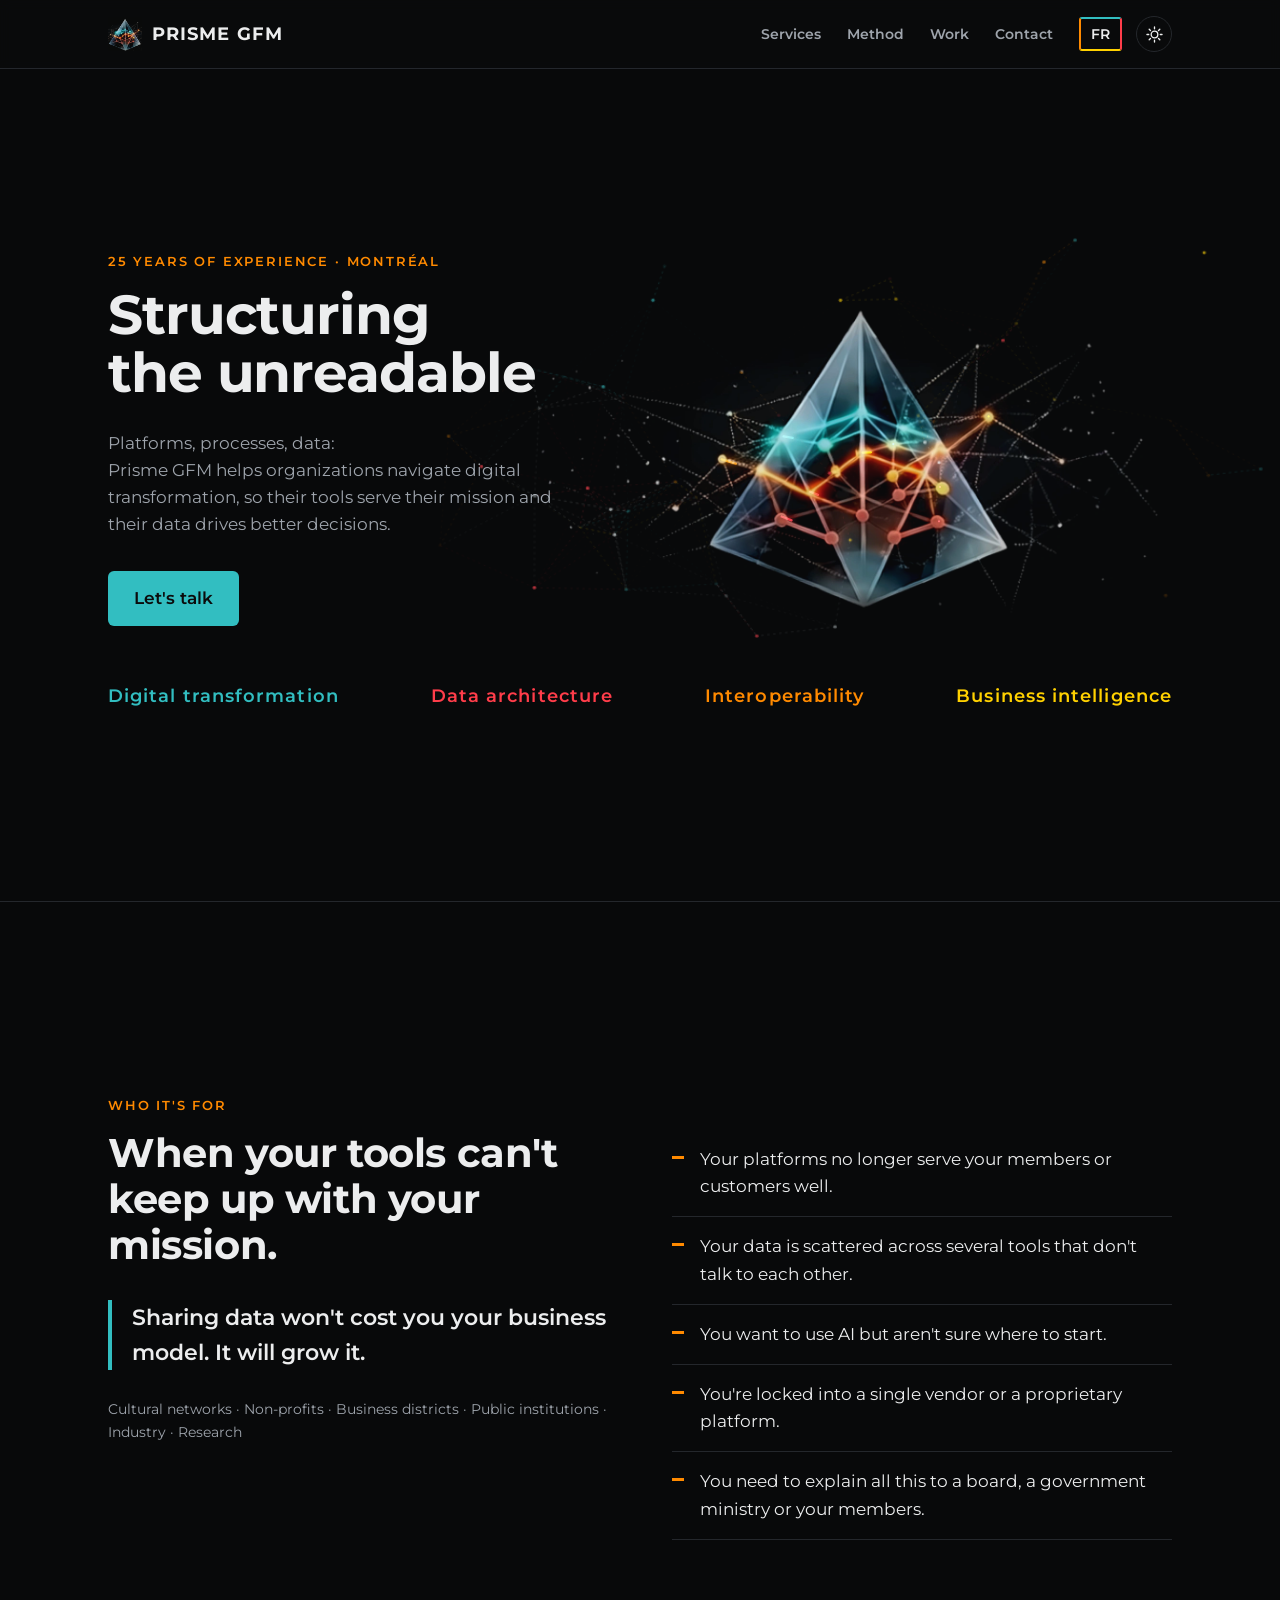
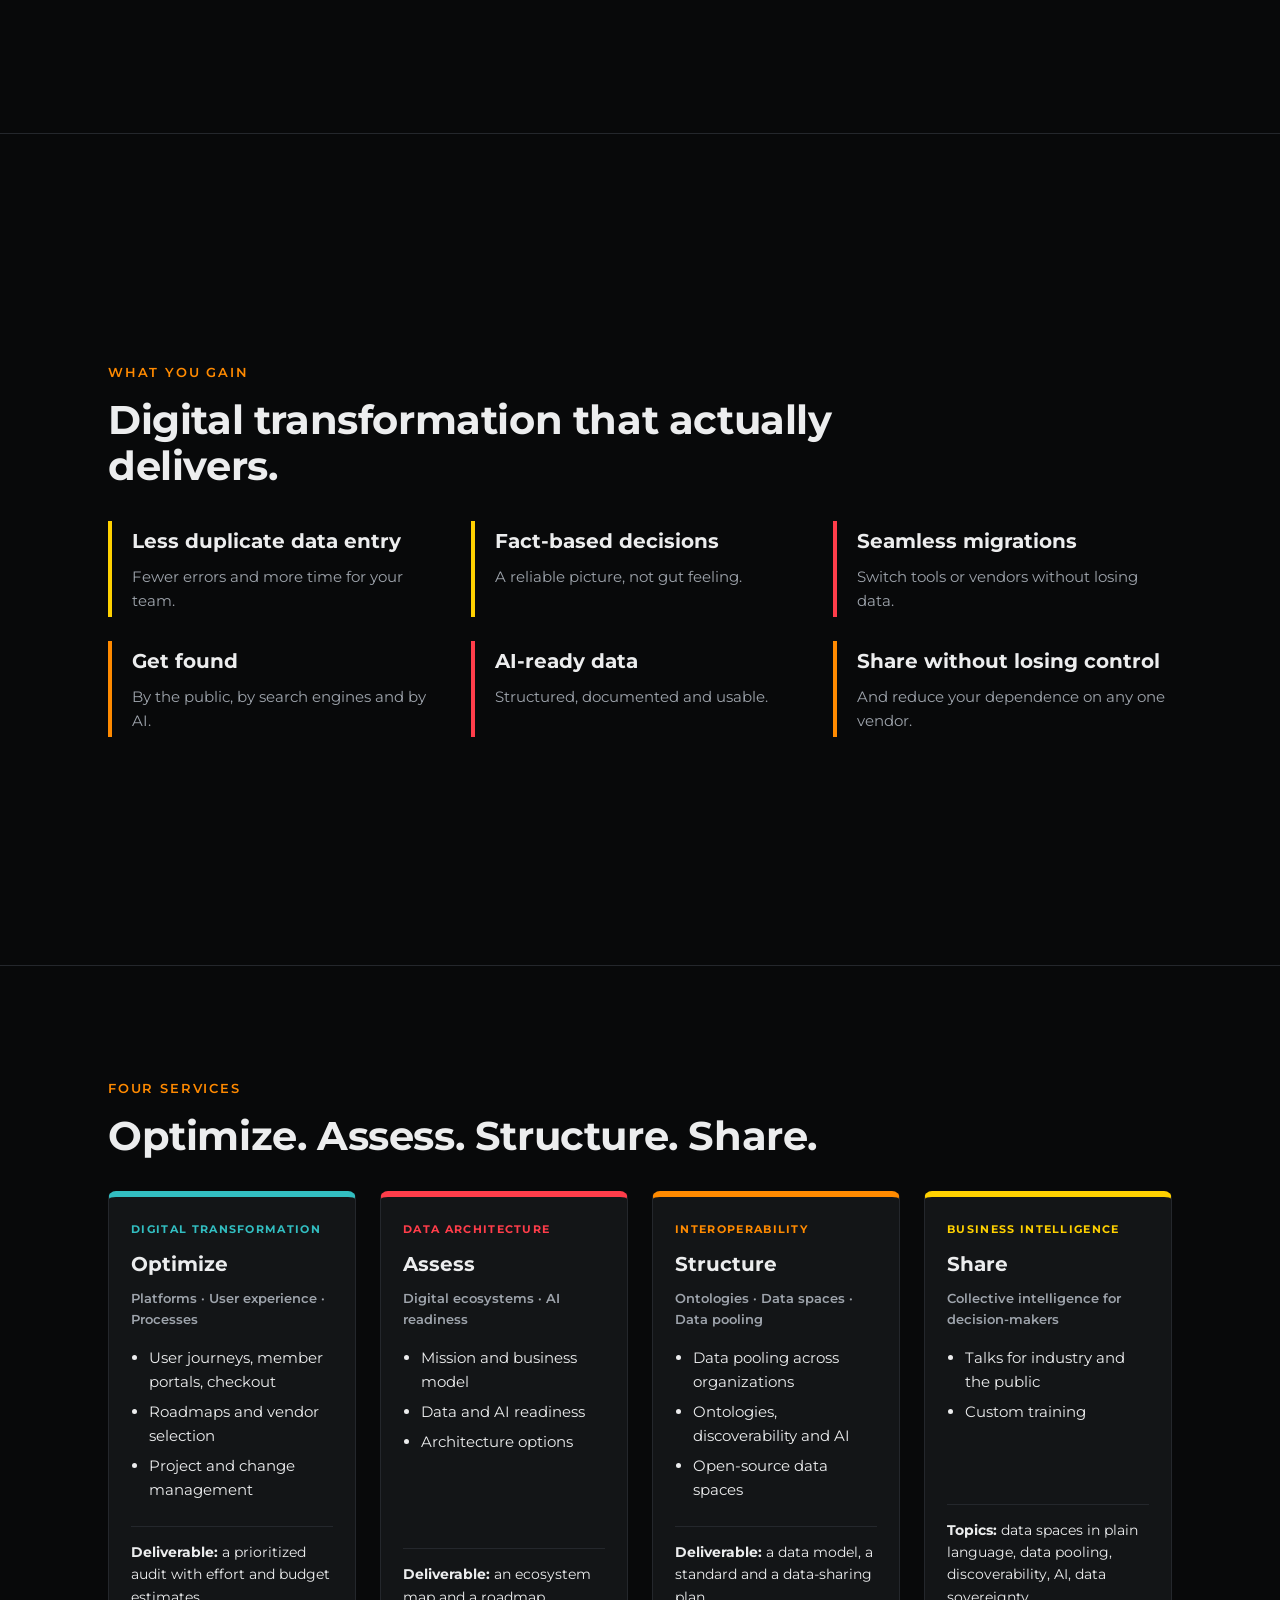
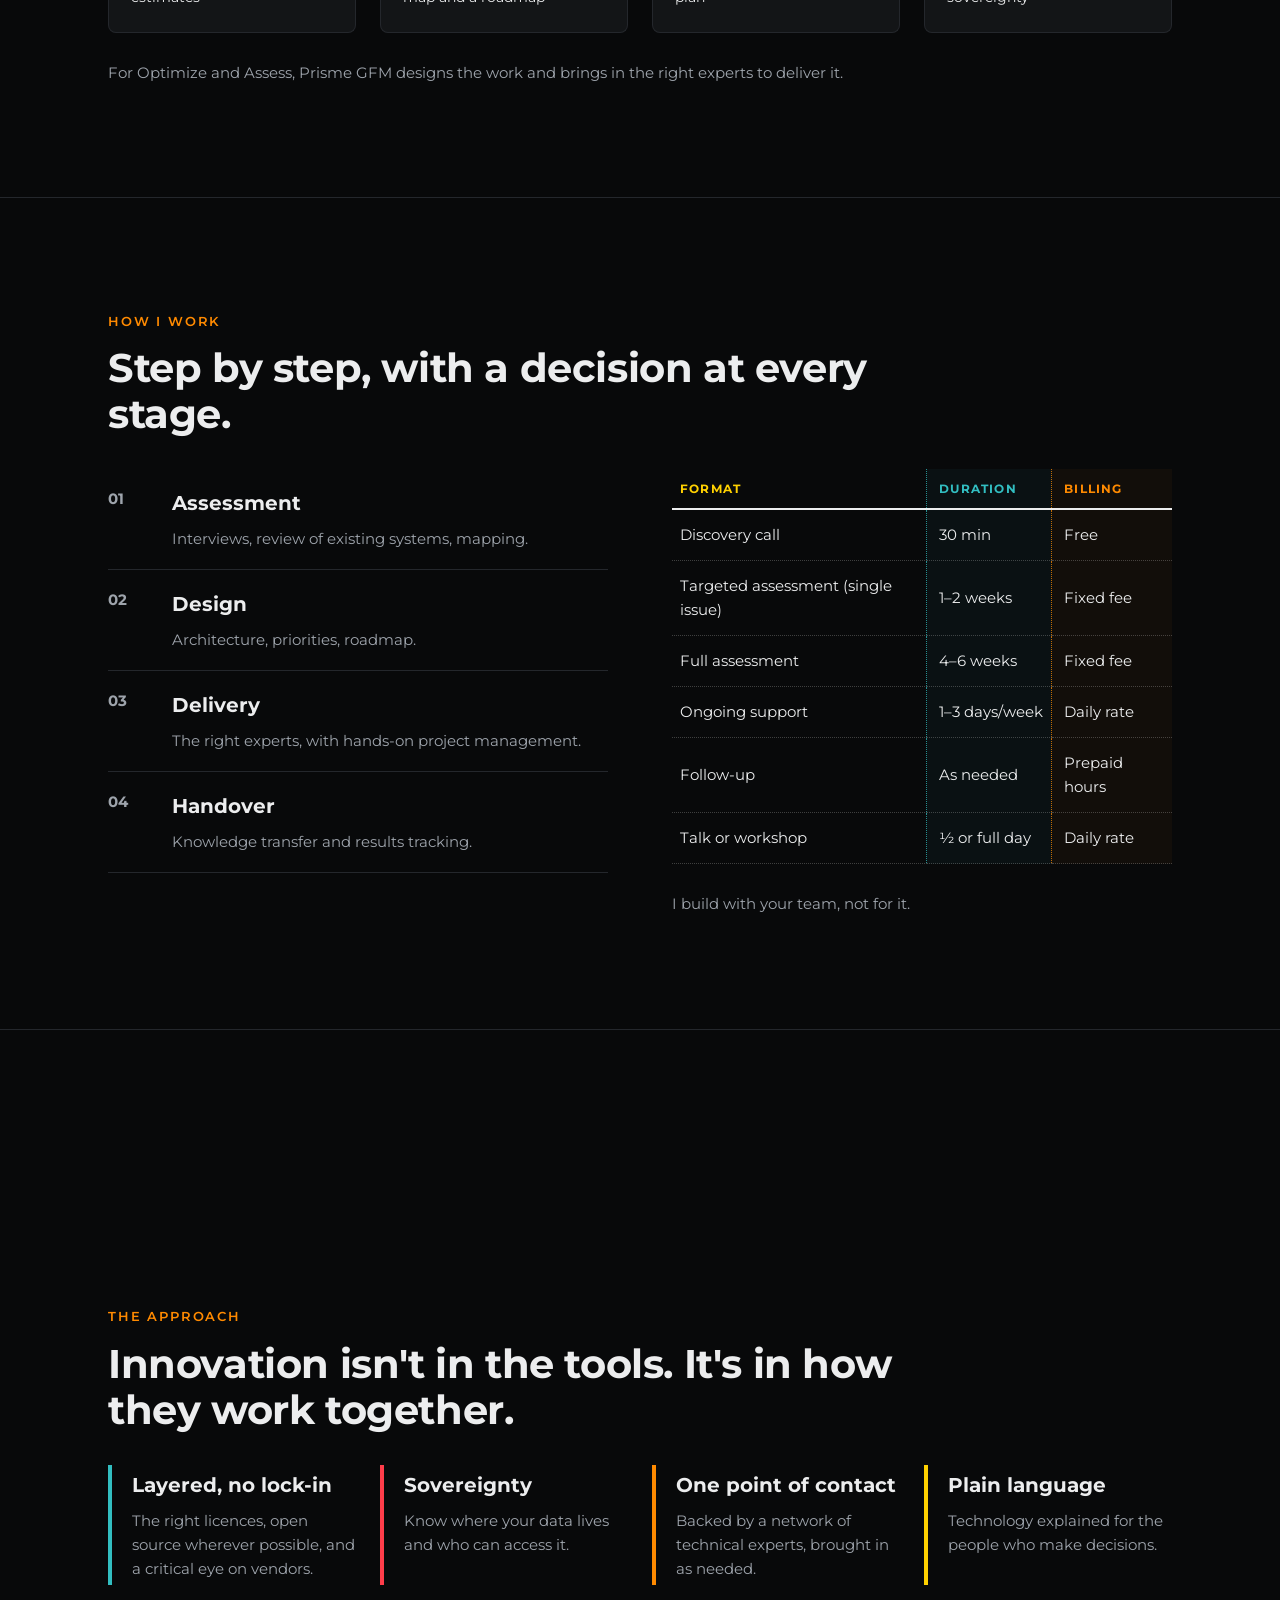
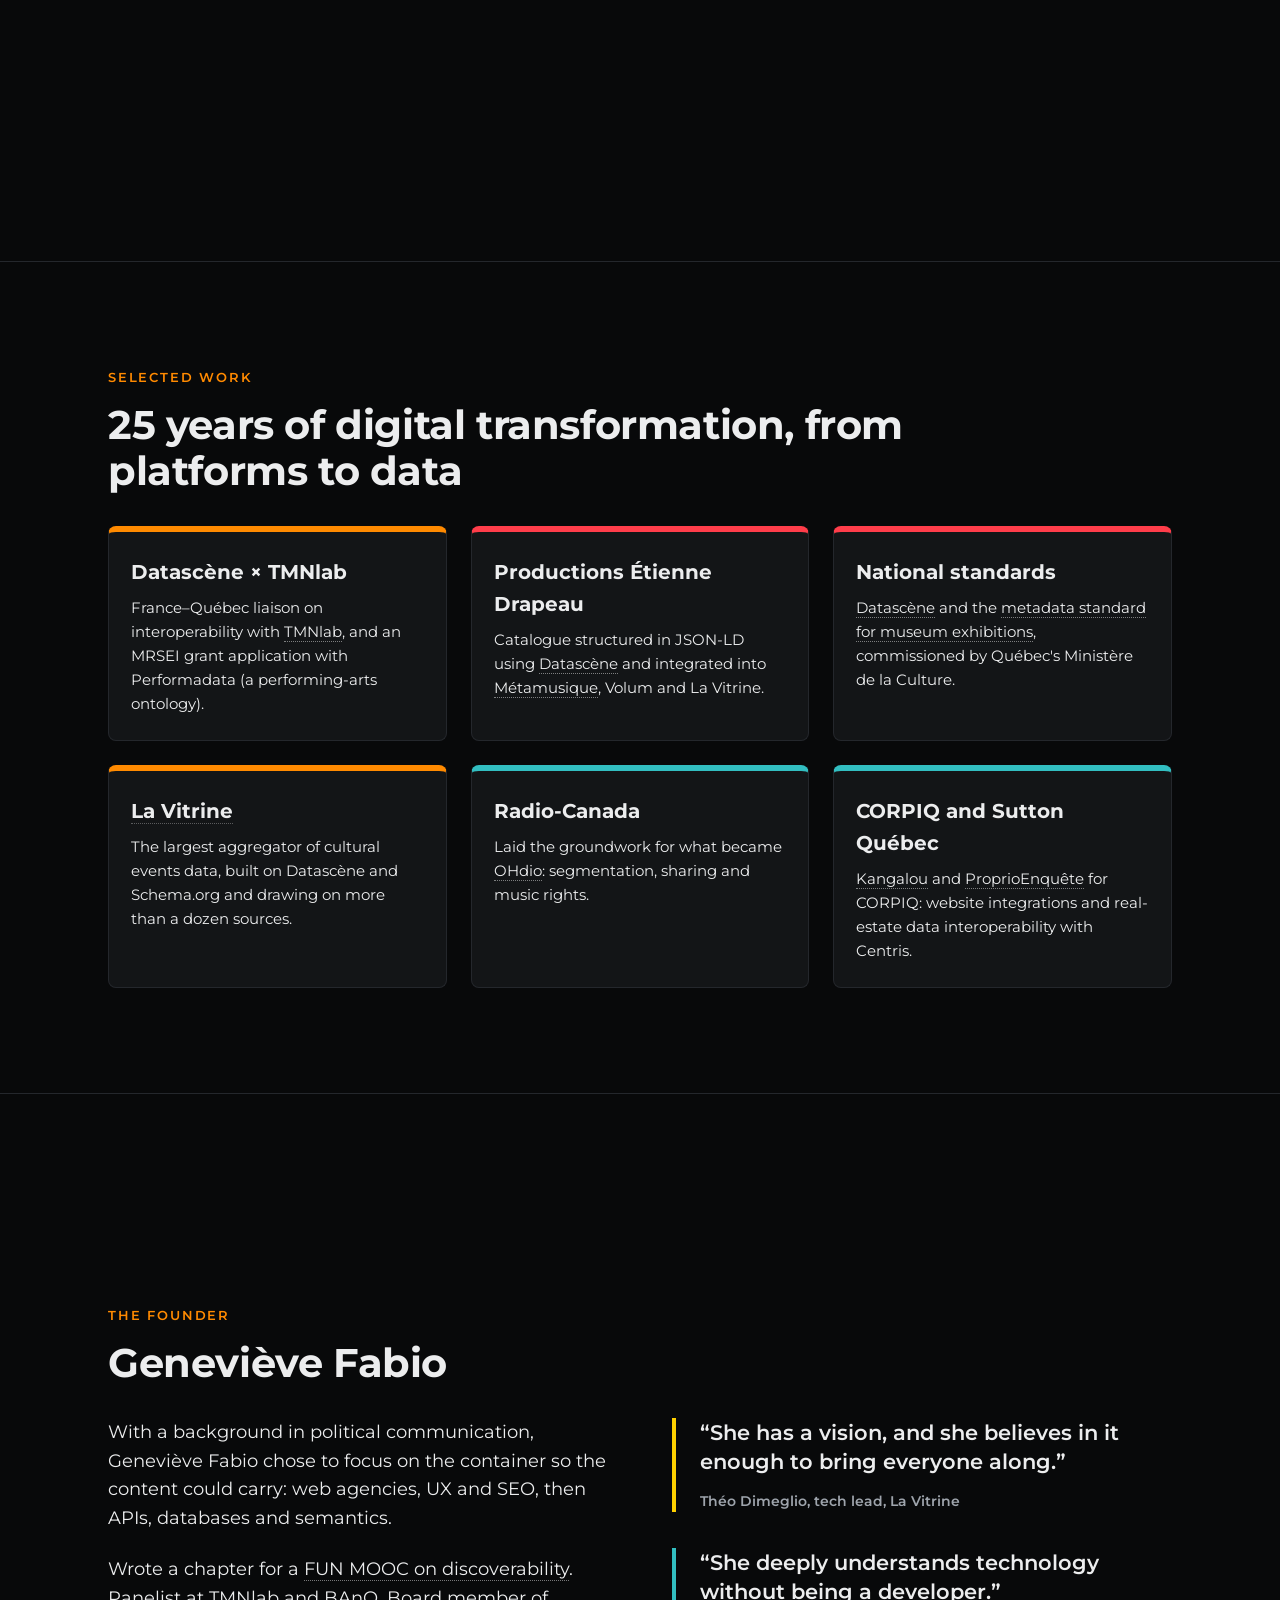
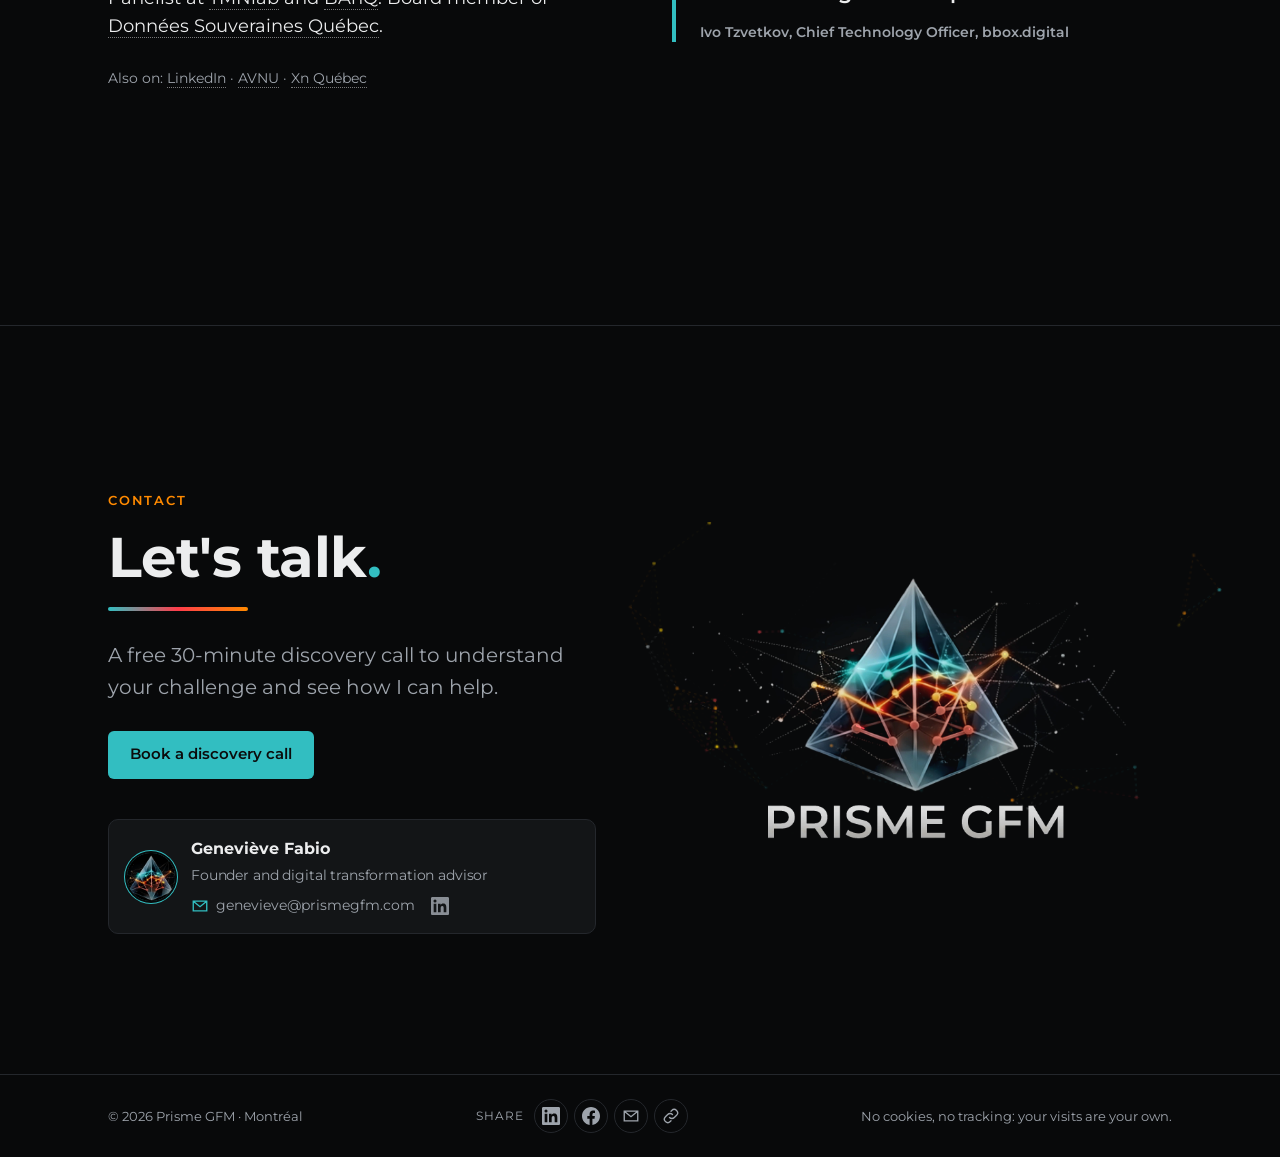
==== commit b47e1e80: "Liens clair/sombre" ====
--- a/en/index.html
+++ b/en/index.html
@@ -11,7 +11,7 @@
 <link rel="alternate" hreflang="x-default" href="https://prismegfm.com/">
 <meta name="author" content="Geneviève Fabio">
 <meta name="theme-color" content="#08090A">
-<script>try{if(localStorage.getItem("theme")==="light")document.documentElement.setAttribute("data-theme","light")}catch(e){}</script>
+<script>try{var q=new URLSearchParams(location.search).get("theme"),t=null;if(q==="clair"||q==="light")t="light";else if(q==="sombre"||q==="dark")t="dark";if(t)localStorage.setItem("theme",t);else t=localStorage.getItem("theme");if(t==="light")document.documentElement.setAttribute("data-theme","light")}catch(e){}</script>
 <link rel="icon" type="image/png" sizes="32x32" href="../assets/favicon-32.png">
 <link rel="apple-touch-icon" href="../assets/apple-touch-icon.png">
 
@@ -34,10 +34,10 @@
 <meta name="twitter:image" content="https://prismegfm.com/assets/og-en.jpg">
 
 <link rel="preload" href="../assets/fonts/montserrat-latin-700-normal.woff2" as="font" type="font/woff2" crossorigin>
-<link rel="stylesheet" href="../assets/style.css?v=20261120h">
+<link rel="stylesheet" href="../assets/style.css?v=20261120i">
 <script type="application/ld+json">{"@context": "https://schema.org", "@graph": [{"@type": "ProfessionalService", "@id": "https://prismegfm.com/#org", "name": "Prisme GFM", "url": "https://prismegfm.com/", "slogan": "Structuring the unreadable", "description": "Where complexity becomes clear. Prisme GFM helps organizations navigate digital transformation: platforms, user journeys, processes and data. 25 years of experience, based in Montréal.", "logo": "https://prismegfm.com/assets/logo.jpg", "image": "https://prismegfm.com/assets/og-en.jpg", "email": "genevieve@prismegfm.com", "address": {"@type": "PostalAddress", "addressLocality": "Montréal", "addressRegion": "QC", "addressCountry": "CA"}, "areaServed": [{"@type": "AdministrativeArea", "name": "Québec"}, {"@type": "Country", "name": "Canada"}, {"@type": "Country", "name": "France"}], "knowsAbout": ["Digital transformation", "Data architecture", "Interoperability", "Business intelligence", "Data spaces", "Schema.org", "Ontologies", "Discoverability", "Open source"], "founder": {"@id": "https://prismegfm.com/#genevieve"}, "hasOfferCatalog": {"@type": "OfferCatalog", "name": "Four services", "itemListElement": [{"@type": "Offer", "itemOffered": {"@type": "Service", "name": "Optimize", "description": "Platforms · User experience · Processes"}}, {"@type": "Offer", "itemOffered": {"@type": "Service", "name": "Assess", "description": "Digital ecosystems · AI readiness"}}, {"@type": "Offer", "itemOffered": {"@type": "Service", "name": "Structure", "description": "Ontologies · Data spaces · Data pooling"}}, {"@type": "Offer", "itemOffered": {"@type": "Service", "name": "Share", "description": "Collective intelligence for decision-makers"}}]}}, {"@type": "WebPage", "@id": "https://prismegfm.com/en/#webpage", "url": "https://prismegfm.com/en/", "name": "Prisme GFM — Structuring the unreadable", "description": "Where complexity becomes clear. Prisme GFM helps organizations navigate digital transformation: platforms, user journeys, processes and data. 25 years of experience, based in Montréal.", "inLanguage": "en-CA", "about": {"@id": "https://prismegfm.com/#org"}, "author": {"@id": "https://prismegfm.com/#genevieve"}}, {"@type": "Person", "@id": "https://prismegfm.com/#genevieve", "name": "Geneviève Fabio", "jobTitle": "Founder and digital transformation advisor", "worksFor": {"@id": "https://prismegfm.com/#org"}, "email": "genevieve@prismegfm.com", "memberOf": {"@type": "Organization", "name": "Données Souveraines Québec", "url": "https://www.donneessouveraines.quebec/"}, "sameAs": ["https://www.linkedin.com/in/genevieve-fabio", "https://avnu.ca/personnes/genevieve-fabio", "https://www.xnquebec.co/membres/genevieve-fabio/"]}]}</script>
-<script src="../assets/hero.js?v=20261120h" defer></script>
-<script src="../assets/site.js?v=20261120h" defer></script>
+<script src="../assets/hero.js?v=20261120i" defer></script>
+<script src="../assets/site.js?v=20261120i" defer></script>
 </head>
 <body>
 <header><div class="wrap">
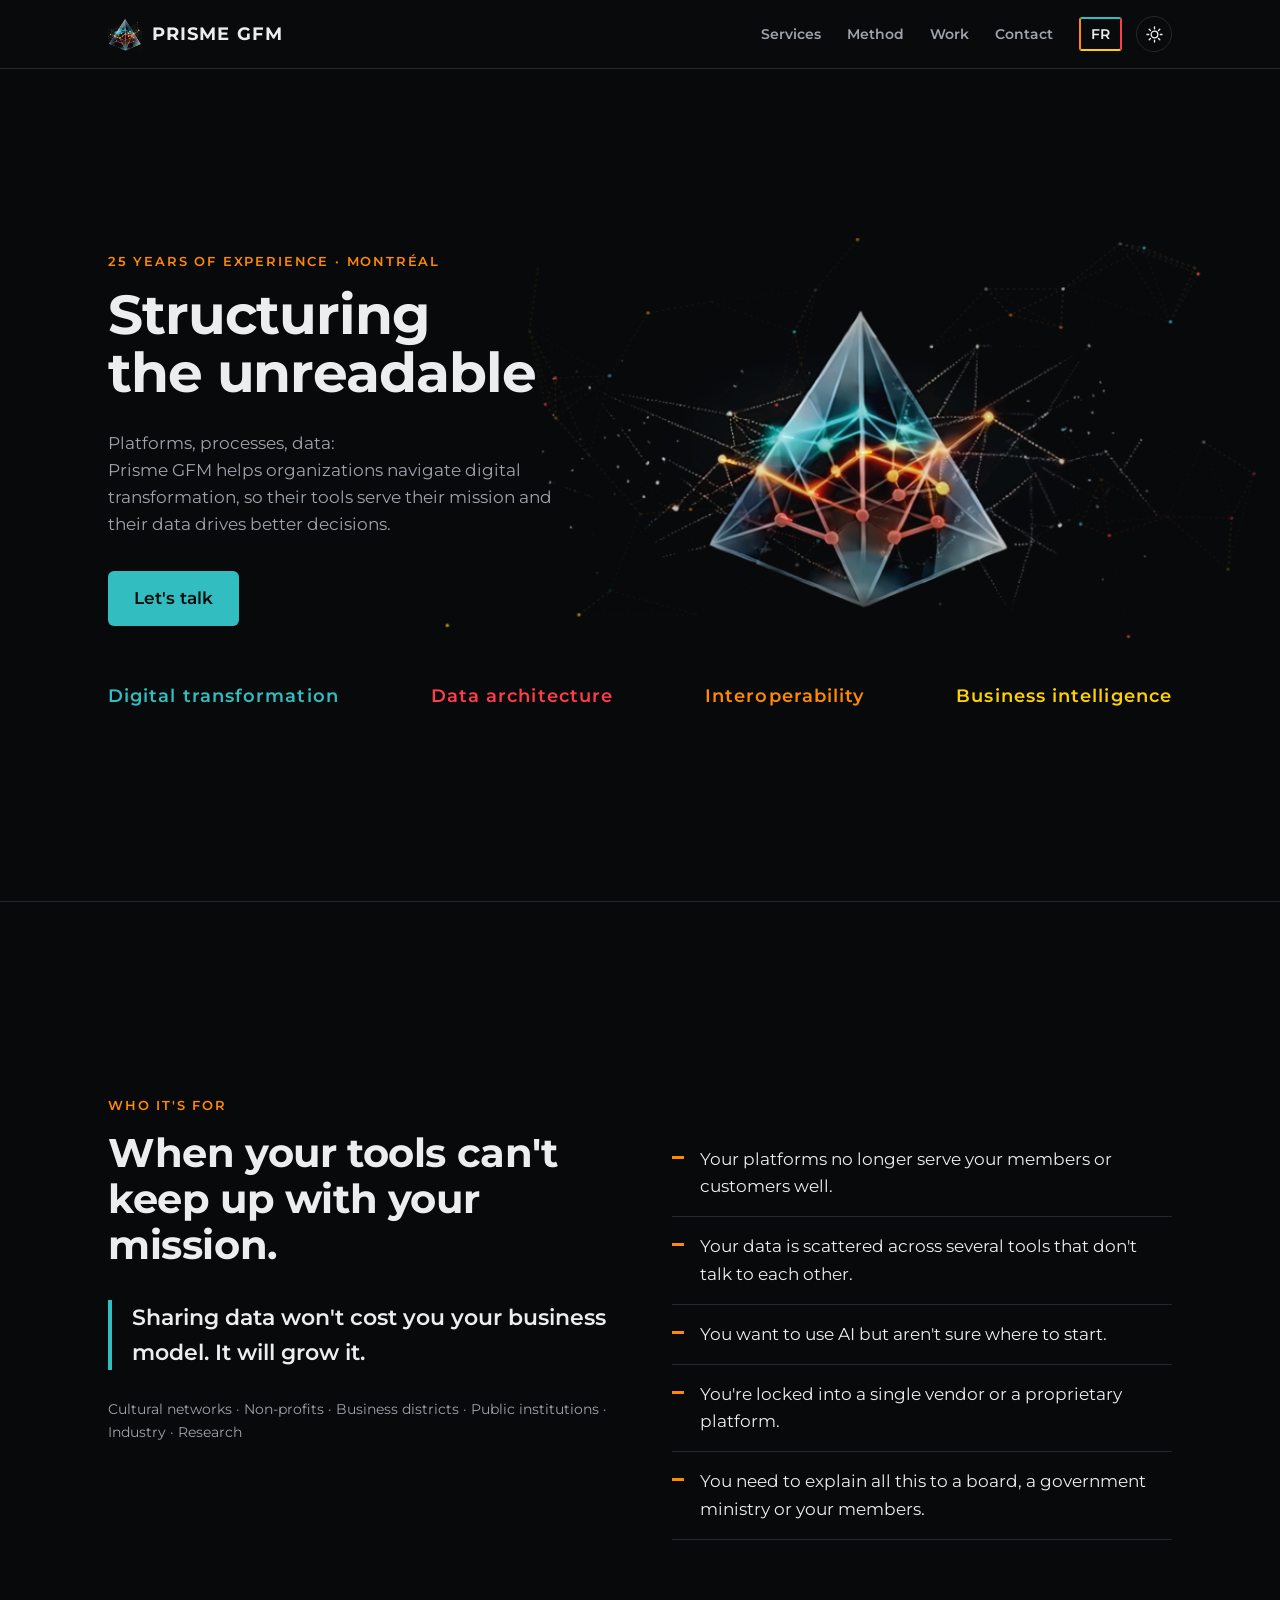
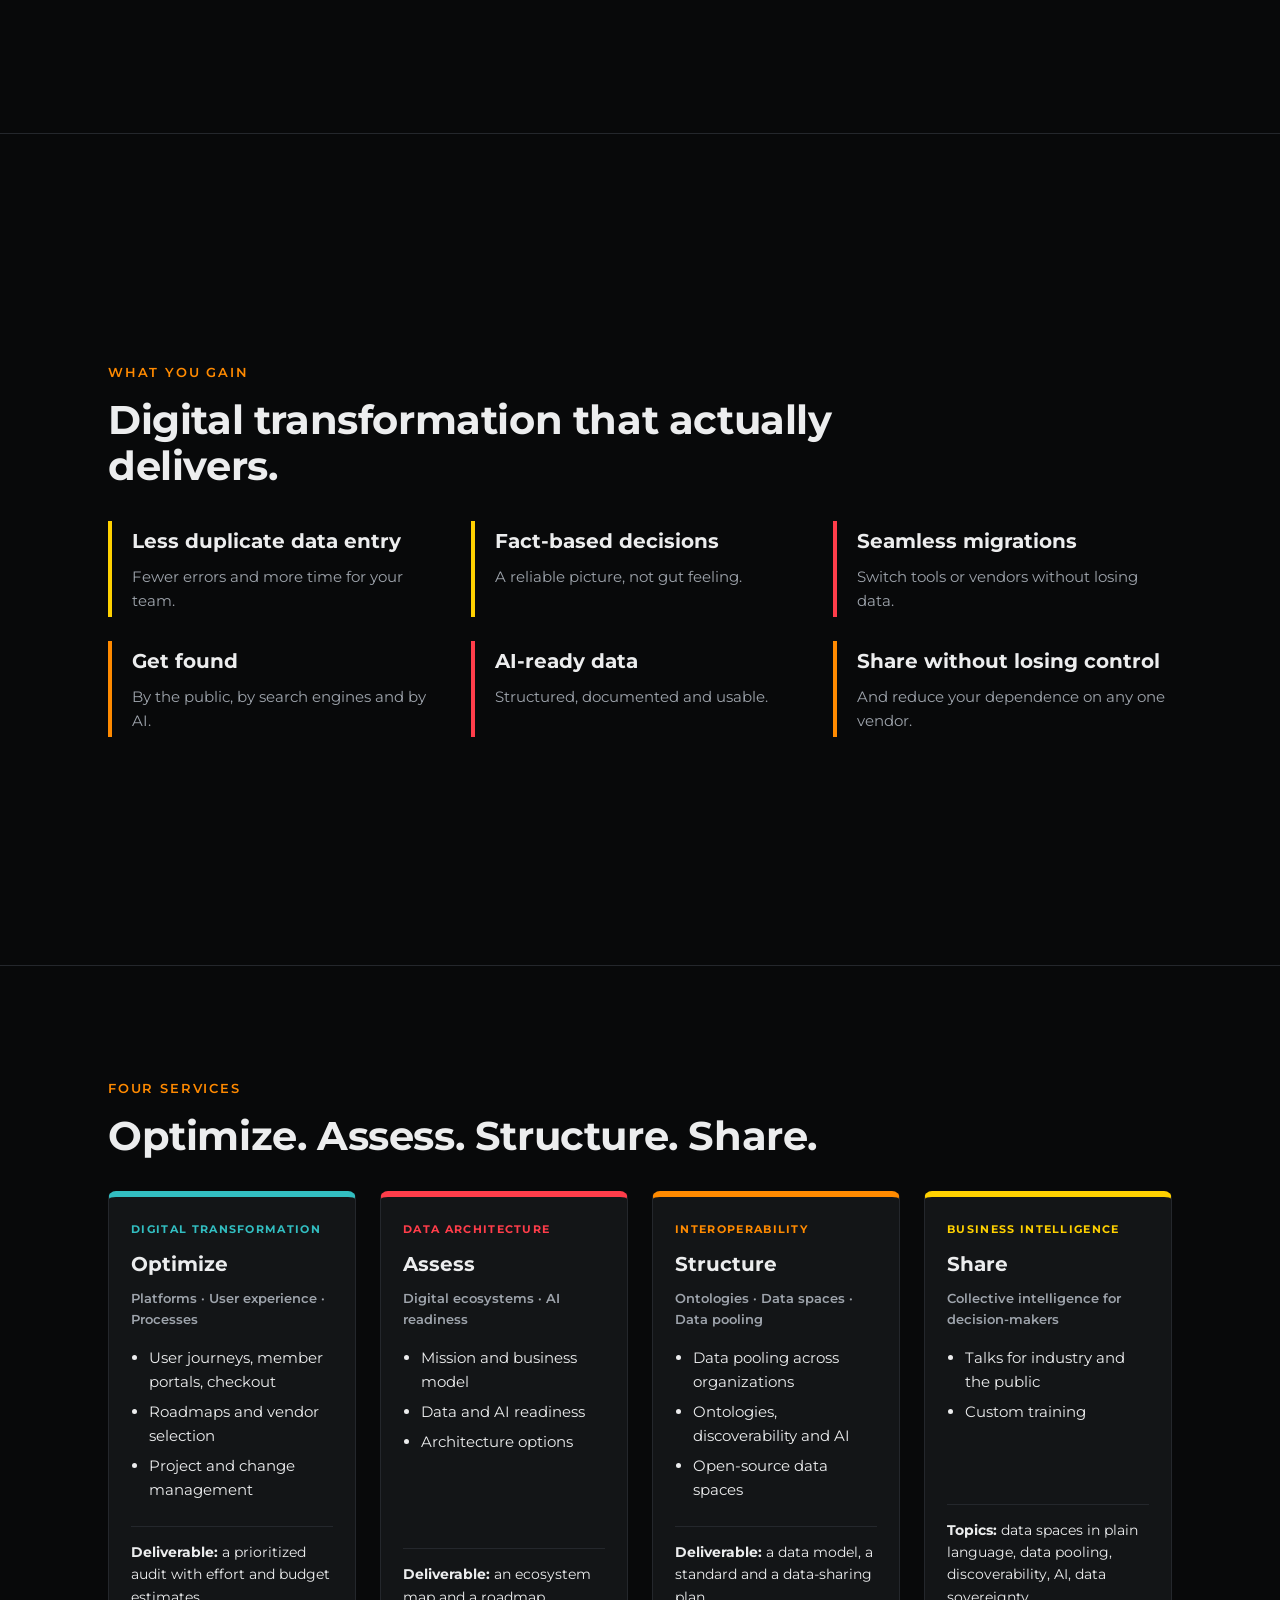
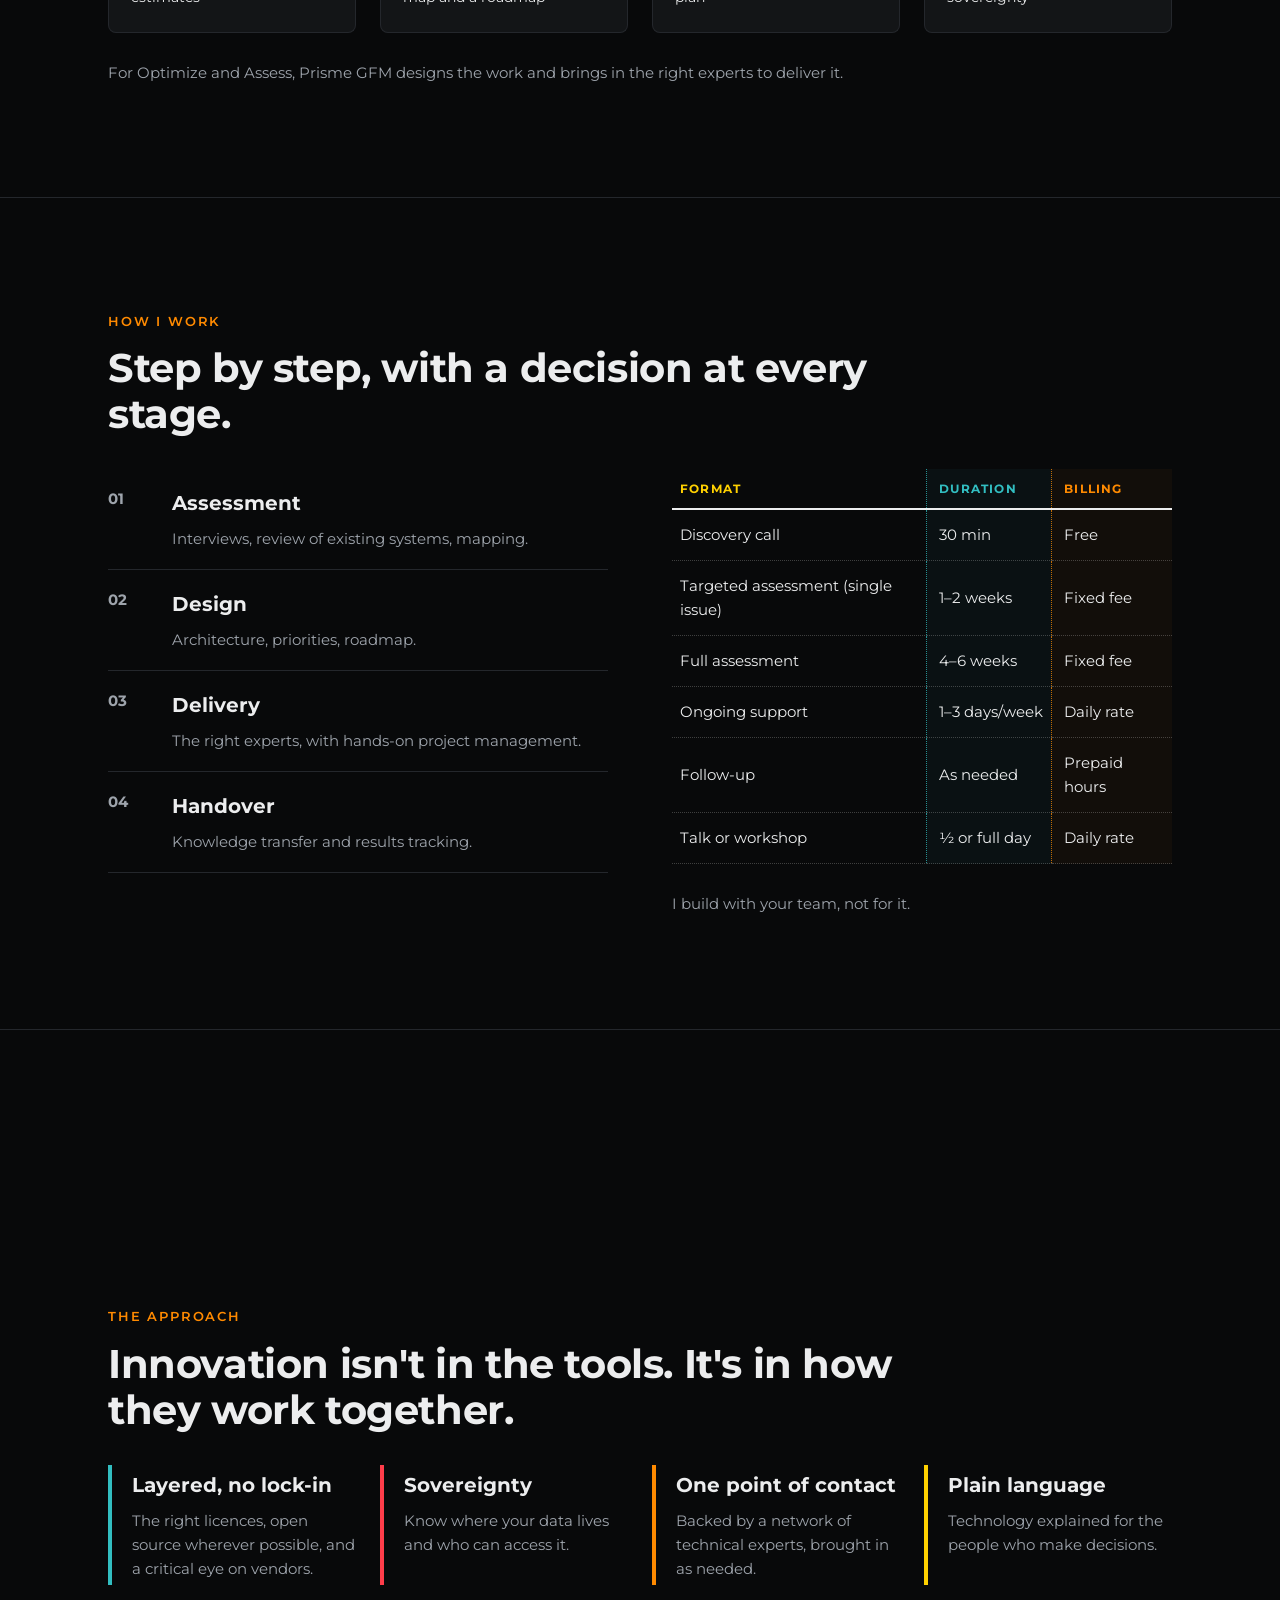
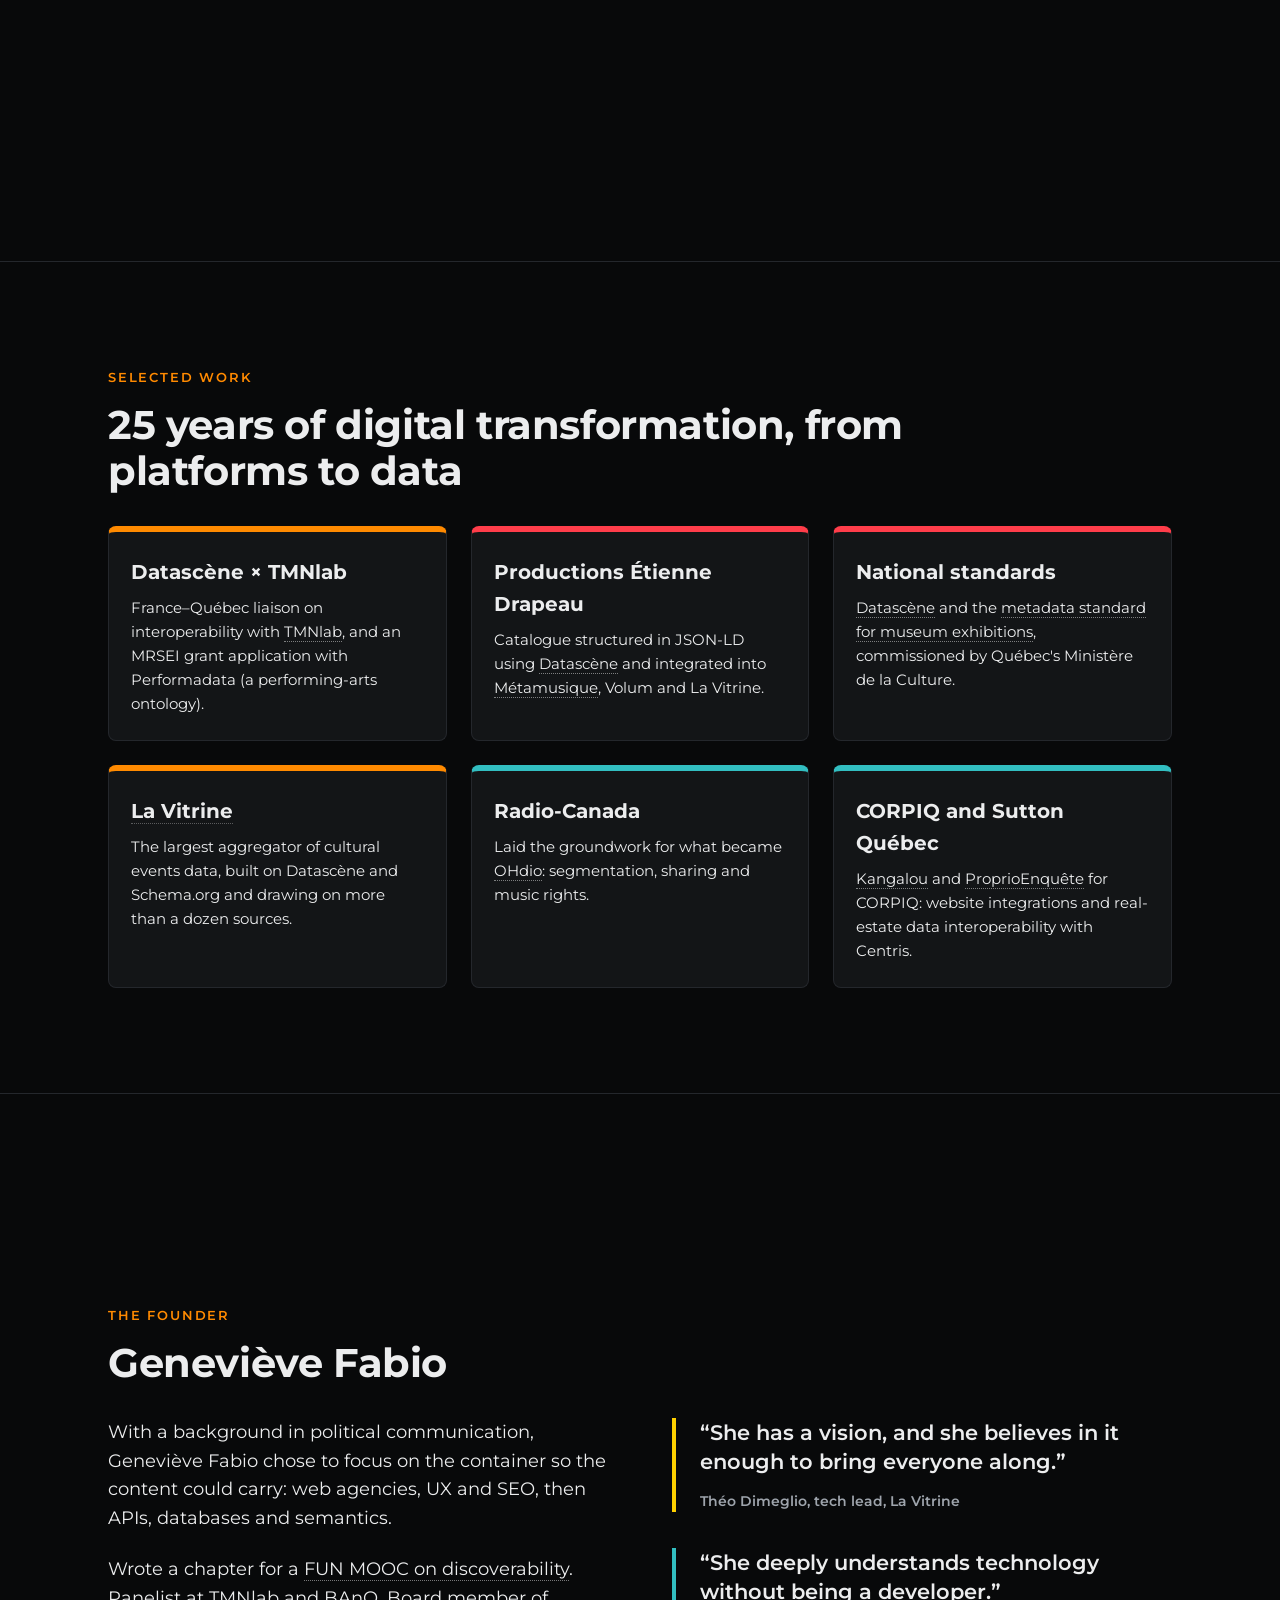
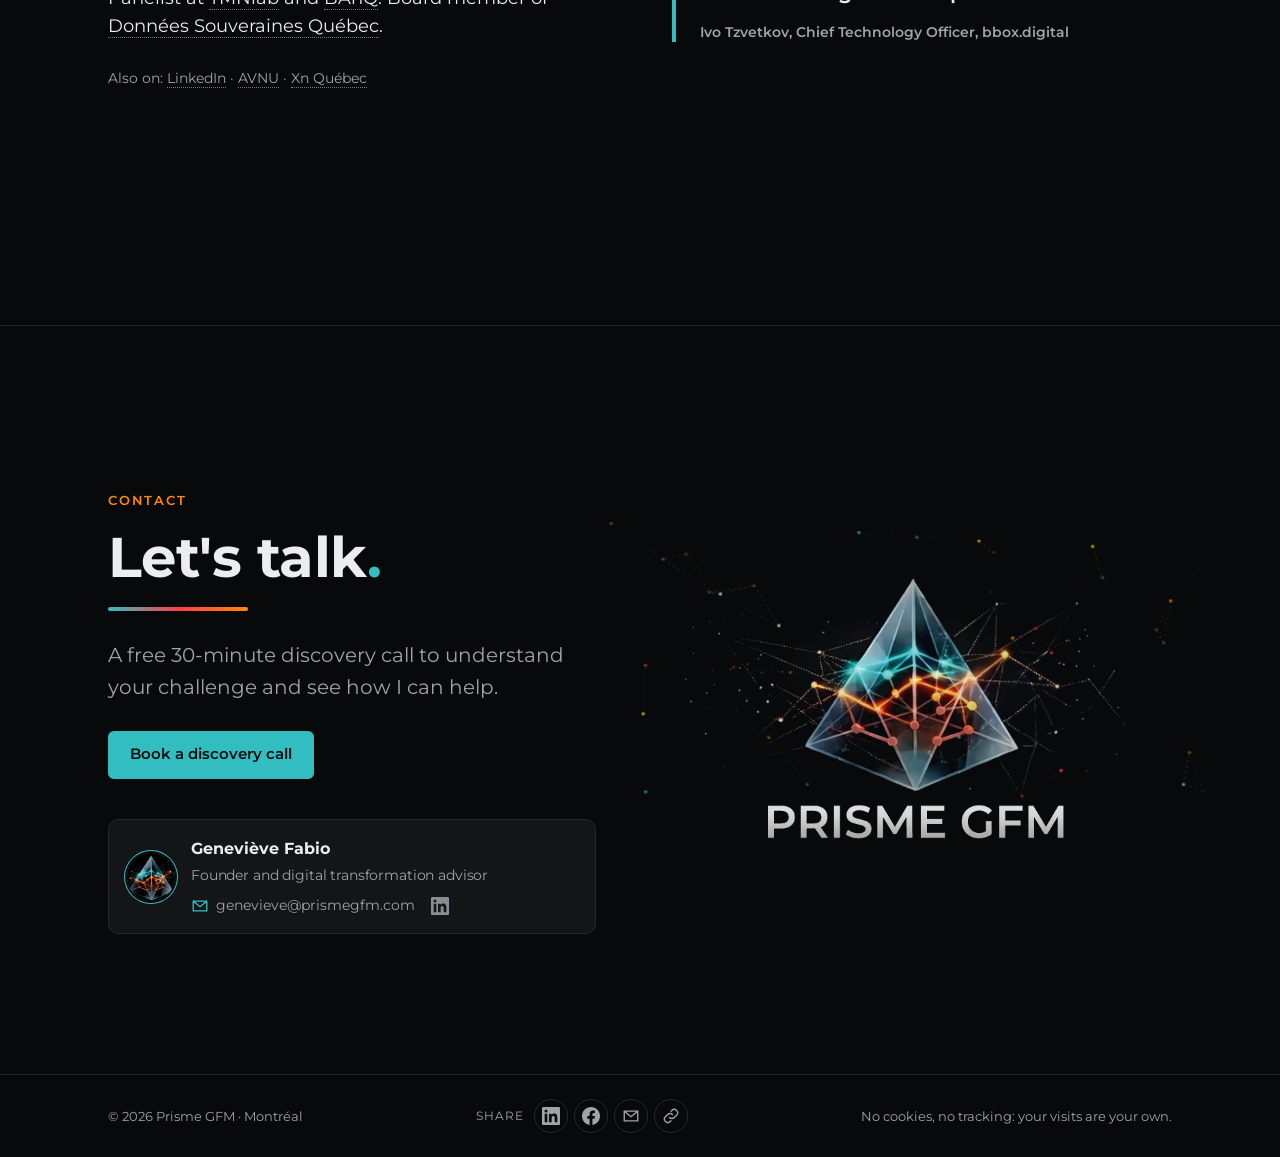
==== commit a3ca2071: "Liens clair/sombre-2" ====
--- a/en/index.html
+++ b/en/index.html
@@ -34,10 +34,10 @@
 <meta name="twitter:image" content="https://prismegfm.com/assets/og-en.jpg">
 
 <link rel="preload" href="../assets/fonts/montserrat-latin-700-normal.woff2" as="font" type="font/woff2" crossorigin>
-<link rel="stylesheet" href="../assets/style.css?v=20261120i">
+<link rel="stylesheet" href="../assets/style.css?v=20261120j">
 <script type="application/ld+json">{"@context": "https://schema.org", "@graph": [{"@type": "ProfessionalService", "@id": "https://prismegfm.com/#org", "name": "Prisme GFM", "url": "https://prismegfm.com/", "slogan": "Structuring the unreadable", "description": "Where complexity becomes clear. Prisme GFM helps organizations navigate digital transformation: platforms, user journeys, processes and data. 25 years of experience, based in Montréal.", "logo": "https://prismegfm.com/assets/logo.jpg", "image": "https://prismegfm.com/assets/og-en.jpg", "email": "genevieve@prismegfm.com", "address": {"@type": "PostalAddress", "addressLocality": "Montréal", "addressRegion": "QC", "addressCountry": "CA"}, "areaServed": [{"@type": "AdministrativeArea", "name": "Québec"}, {"@type": "Country", "name": "Canada"}, {"@type": "Country", "name": "France"}], "knowsAbout": ["Digital transformation", "Data architecture", "Interoperability", "Business intelligence", "Data spaces", "Schema.org", "Ontologies", "Discoverability", "Open source"], "founder": {"@id": "https://prismegfm.com/#genevieve"}, "hasOfferCatalog": {"@type": "OfferCatalog", "name": "Four services", "itemListElement": [{"@type": "Offer", "itemOffered": {"@type": "Service", "name": "Optimize", "description": "Platforms · User experience · Processes"}}, {"@type": "Offer", "itemOffered": {"@type": "Service", "name": "Assess", "description": "Digital ecosystems · AI readiness"}}, {"@type": "Offer", "itemOffered": {"@type": "Service", "name": "Structure", "description": "Ontologies · Data spaces · Data pooling"}}, {"@type": "Offer", "itemOffered": {"@type": "Service", "name": "Share", "description": "Collective intelligence for decision-makers"}}]}}, {"@type": "WebPage", "@id": "https://prismegfm.com/en/#webpage", "url": "https://prismegfm.com/en/", "name": "Prisme GFM — Structuring the unreadable", "description": "Where complexity becomes clear. Prisme GFM helps organizations navigate digital transformation: platforms, user journeys, processes and data. 25 years of experience, based in Montréal.", "inLanguage": "en-CA", "about": {"@id": "https://prismegfm.com/#org"}, "author": {"@id": "https://prismegfm.com/#genevieve"}}, {"@type": "Person", "@id": "https://prismegfm.com/#genevieve", "name": "Geneviève Fabio", "jobTitle": "Founder and digital transformation advisor", "worksFor": {"@id": "https://prismegfm.com/#org"}, "email": "genevieve@prismegfm.com", "memberOf": {"@type": "Organization", "name": "Données Souveraines Québec", "url": "https://www.donneessouveraines.quebec/"}, "sameAs": ["https://www.linkedin.com/in/genevieve-fabio", "https://avnu.ca/personnes/genevieve-fabio", "https://www.xnquebec.co/membres/genevieve-fabio/"]}]}</script>
-<script src="../assets/hero.js?v=20261120i" defer></script>
-<script src="../assets/site.js?v=20261120i" defer></script>
+<script src="../assets/hero.js?v=20261120j" defer></script>
+<script src="../assets/site.js?v=20261120j" defer></script>
 </head>
 <body>
 <header><div class="wrap">
